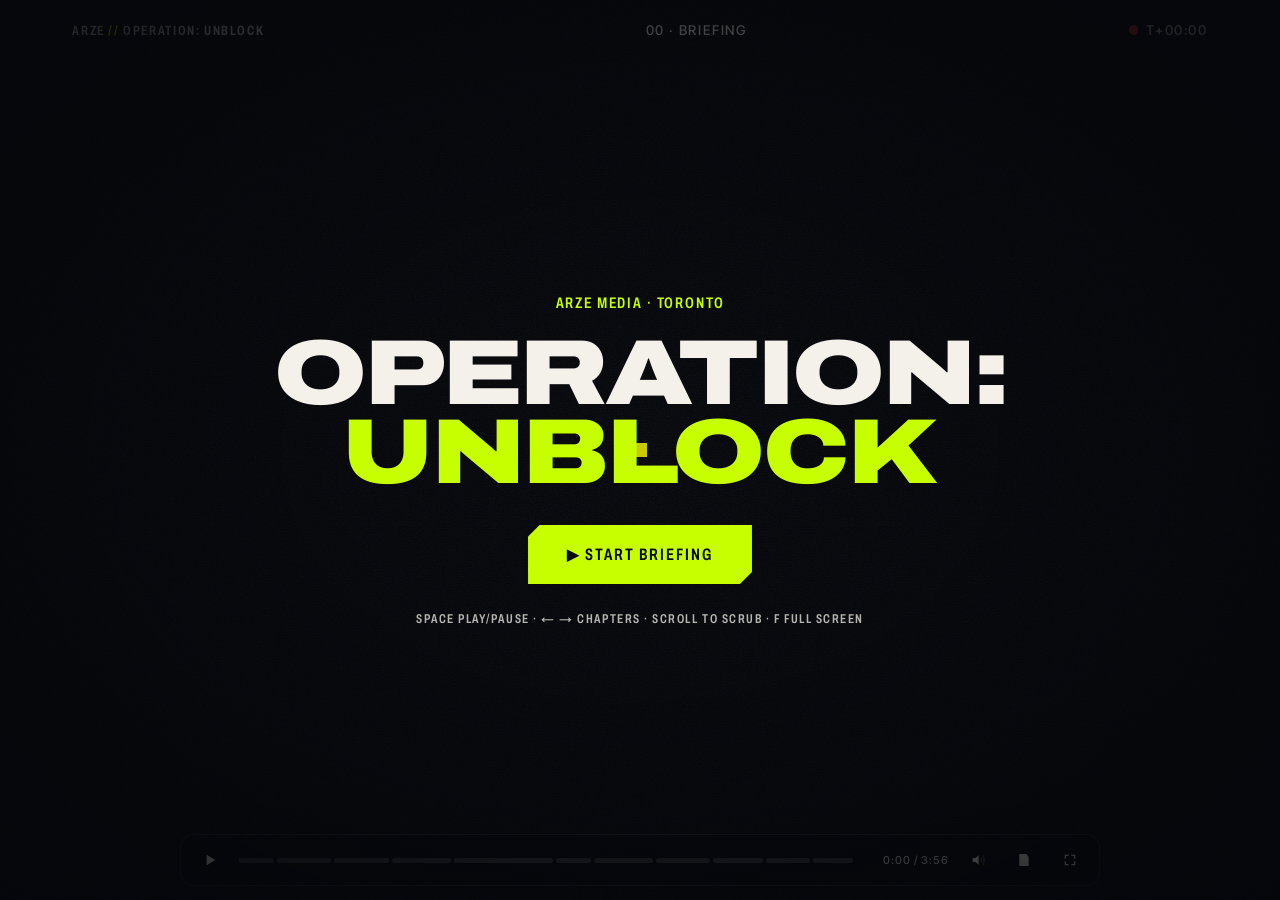
==== propuesta/operation-unblock.html @ 1094fce1 "Motion pitch: animated briefing and studio website" ====
<!doctype html>
<html lang="en">
<head>
<meta charset="utf-8">
<meta name="viewport" content="width=device-width, initial-scale=1, viewport-fit=cover">
<title>Operation: Unblock · Arze Media</title>
<meta name="robots" content="noindex">
<link rel="icon" href="../sitio/favicon.svg" type="image/svg+xml">
<link rel="preconnect" href="https://fonts.googleapis.com">
<link rel="preconnect" href="https://fonts.gstatic.com" crossorigin>
<link href="https://fonts.googleapis.com/css2?family=Archivo:wdth,wght@62..125,100..900&family=JetBrains+Mono:wght@400;600;800&family=Barlow+Condensed:wght@500;600;700;800&family=Inter+Tight:wght@400;500;600;700;800&display=swap" rel="stylesheet">
<style>
:root{
  --lime:#C8FF00; --cyan:#00E5FF; --rosa:#FF2E93; --arze:#E5007E; --maiz:#FFC23C; --violet:#7B5CFF; --red:#FF3B30;
  --paper:#F4F1EA; --ink:#07080D;
  --bg:#05060A; --fg:#F4F1EA; --acc:#C8FF00; --dim:rgba(244,241,234,.74); --line:rgba(244,241,234,.18);
  --mono:"JetBrains Mono",ui-monospace,monospace;
  --disp:"Archivo",system-ui,sans-serif;
  --u:min(1vw,1.78vh);
}
*{box-sizing:border-box}
html,body{margin:0;height:100%;overflow:hidden;background:var(--bg);color:var(--fg);font-family:var(--disp);-webkit-font-smoothing:antialiased;overscroll-behavior:none}
body{touch-action:none}
button{font:inherit;color:inherit;background:none;border:0;cursor:pointer}
#gl{position:fixed;inset:0;width:100%;height:100%;z-index:0;pointer-events:none}
#stage{position:fixed;inset:0;z-index:2;overflow:hidden;overflow:clip}

/* ---------- atmosphere ---------- */
.fx{position:fixed;inset:0;pointer-events:none;z-index:6}
.fx--scan{background:repeating-linear-gradient(to bottom,rgba(255,255,255,.035) 0 1px,transparent 1px 3px);mix-blend-mode:overlay}
.fx--vig{background:radial-gradient(120% 90% at 50% 45%,transparent 55%,rgba(0,0,0,.45));z-index:5}
.fx--grain{opacity:.09;z-index:7;background-image:url("data:image/svg+xml,%3Csvg xmlns='http://www.w3.org/2000/svg' width='160' height='160'%3E%3Cfilter id='n'%3E%3CfeTurbulence type='fractalNoise' baseFrequency='.85' numOctaves='3' stitchTiles='stitch'/%3E%3C/filter%3E%3Crect width='100%25' height='100%25' filter='url(%23n)'/%3E%3C/svg%3E");animation:grain .6s steps(4) infinite}
@keyframes grain{0%{transform:translate(0,0)}25%{transform:translate(-3%,2%)}50%{transform:translate(2%,-3%)}75%{transform:translate(-2%,-1%)}100%{transform:translate(1%,3%)}}
body.light .fx--vig{background:radial-gradient(120% 90% at 50% 45%,transparent 60%,rgba(0,0,0,.12))}
body.light .fx--scan{opacity:.5}

/* ---------- HUD ---------- */
.hud{position:fixed;inset:0;z-index:8;pointer-events:none;color:var(--fg);font-family:var(--mono);font-size:max(12px,calc(var(--u)*1.05));letter-spacing:.12em;text-transform:uppercase}
.hud__c{position:absolute;width:calc(var(--u)*3.2);height:calc(var(--u)*3.2);border:2px solid var(--acc);transition:border-color .8s}
.hud__c.tl{top:16px;left:16px;border-right:0;border-bottom:0}
.hud__c.tr{top:16px;right:16px;border-left:0;border-bottom:0}
.hud__c.bl{bottom:16px;left:16px;border-right:0;border-top:0}
.hud__c.br{bottom:16px;right:16px;border-left:0;border-top:0}
.hud__top{position:absolute;top:22px;left:calc(16px + var(--u)*4.4);right:calc(16px + var(--u)*4.4);display:flex;justify-content:space-between;gap:2em;align-items:center;opacity:.85}
.hud__top b{color:var(--acc);font-weight:800;transition:color .8s}
.hud__rec{display:inline-flex;align-items:center;gap:.6em}
.hud__rec i{width:.7em;height:.7em;border-radius:50%;background:var(--red);animation:blink 1.2s steps(2) infinite}
@keyframes blink{50%{opacity:.15}}
.hud__ch{white-space:nowrap;overflow:hidden;text-overflow:ellipsis}

/* ---------- scenes ---------- */
.sc{position:absolute;inset:0;overflow:clip;opacity:0;visibility:hidden;transition:opacity .7s ease,visibility .7s}
.sc.on{opacity:1;visibility:visible}
.mono{font-family:var(--mono);letter-spacing:.12em;text-transform:uppercase}
.acc{color:var(--acc)}
.mega{font-family:var(--disp);font-weight:900;font-stretch:125%;line-height:.86;letter-spacing:-.02em;margin:0;text-transform:uppercase}
.line{display:block;overflow:hidden;padding-bottom:.04em}
.line>span{display:inline-block}
.head{position:absolute;left:calc(16px + var(--u)*5);bottom:calc(var(--u)*13);max-width:min(78vw,1100px);font-size:calc(var(--u)*6.4)}
.head em{font-style:normal;color:var(--acc)}
.chip{display:inline-flex;align-items:center;gap:.7em;font-family:var(--mono);font-size:max(12px,calc(var(--u)*1.05));letter-spacing:.14em;text-transform:uppercase;padding:.55em .9em;border:1px solid var(--line);border-radius:999px;background:color-mix(in srgb,var(--bg) 65%,transparent);backdrop-filter:blur(6px);opacity:0}
.chip i{width:.65em;height:.65em;border-radius:50%;background:var(--acc)}
.chip.est i{background:var(--maiz)} .chip.data i{background:var(--cyan)} .chip.goal i{background:var(--rosa)}
.chip--head{position:absolute;left:calc(16px + var(--u)*5);bottom:calc(var(--u)*8.6)}

/* gate */
#gate{position:fixed;inset:0;z-index:20;display:grid;place-items:center;text-align:center;background:radial-gradient(60% 60% at 50% 50%,rgba(5,6,10,.2),rgba(5,6,10,.85))}
#gate .k{font-family:var(--mono);letter-spacing:.3em;color:var(--lime);font-size:max(12px,calc(var(--u)*1.2))}
#gate h1{font-size:calc(var(--u)*7.2);margin:.25em 0 .35em}
#gate h1 span{color:var(--lime)}
#gate button{font-family:var(--mono);font-weight:800;letter-spacing:.2em;text-transform:uppercase;font-size:max(12px,calc(var(--u)*1.3));padding:1.1em 2.2em;border:2px solid var(--lime);color:var(--ink);background:var(--lime);clip-path:polygon(12px 0,100% 0,100% calc(100% - 12px),calc(100% - 12px) 100%,0 100%,0 12px);transition:transform .2s}
#gate button:hover{transform:scale(1.04)}
#gate p{font-family:var(--mono);font-size:max(12px,calc(var(--u)*1));color:var(--dim);letter-spacing:.14em;margin-top:2.2em;text-transform:uppercase}
#gate.gone{opacity:0;visibility:hidden;transition:opacity .8s,visibility .8s}

/* ---------- player ---------- */
#player{position:fixed;left:50%;bottom:14px;transform:translateX(-50%);z-index:12;width:min(920px,calc(100vw - 32px));display:flex;align-items:center;gap:12px;padding:8px 12px;border-radius:14px;background:rgba(7,8,13,.55);backdrop-filter:blur(14px) saturate(140%);border:1px solid rgba(255,255,255,.12);color:#F4F1EA;font-family:var(--mono);font-size:11px;letter-spacing:.08em;transition:opacity .5s,transform .5s}
#player.hide{opacity:0;transform:translate(-50%,10px);pointer-events:none}
#player button{display:grid;place-items:center;width:34px;height:34px;border-radius:9px;flex:none}
#player button:hover,#player button:focus-visible{background:rgba(255,255,255,.12);outline:none}
#player svg{width:16px;height:16px;fill:currentColor}
#bar{position:relative;flex:1;height:34px;display:flex;gap:3px;align-items:center;cursor:pointer}
#bar .seg{position:relative;height:5px;border-radius:3px;background:rgba(255,255,255,.18);overflow:hidden;transition:height .2s}
#bar:hover .seg{height:9px}
#bar .seg b{position:absolute;inset:0;width:0;background:var(--acc);transition:background .8s}
#bar .seg span{position:absolute;bottom:14px;left:0;white-space:nowrap;opacity:0;font-size:10px;pointer-events:none;transition:opacity .2s}
#bar .seg:hover span{opacity:1}
#time{min-width:84px;text-align:right;opacity:.8}
#player .on{color:var(--lime)}

/* sources */
.panel{position:fixed;inset:0;z-index:30;display:grid;place-items:center;background:rgba(3,4,8,.6);backdrop-filter:blur(6px);opacity:0;visibility:hidden;transition:opacity .4s,visibility .4s}
.panel.open{opacity:1;visibility:visible}
.panel__box{width:min(860px,calc(100vw - 32px));max-height:calc(100vh - 40px);overflow:auto;background:rgba(10,12,20,.92);border:1px solid rgba(0,229,255,.35);border-radius:16px;padding:clamp(18px,3vw,34px);color:#F4F1EA;box-shadow:0 0 0 1px rgba(0,229,255,.08),0 30px 80px rgba(0,0,0,.6),inset 0 0 60px rgba(0,229,255,.05)}
.panel__box h3{font-family:var(--mono);font-size:12px;letter-spacing:.2em;text-transform:uppercase;color:var(--cyan);margin:0 0 1em;display:flex;justify-content:space-between;align-items:center}
.panel__box ol{margin:0;padding-left:1.2em;font-size:14px;line-height:1.55;color:rgba(244,241,234,.85)}
.panel__box li{margin:.45em 0}
.panel__box a{color:var(--cyan)}
.x{font-family:var(--mono);font-size:11px;letter-spacing:.15em;border:1px solid rgba(255,255,255,.25)!important;border-radius:8px;padding:.6em 1em}

/* ---------- S0 boot ---------- */
#s0 .decrypt{position:absolute;top:calc(var(--u)*11);left:50%;transform:translateX(-50%);font-size:calc(var(--u)*1.6);color:var(--acc);white-space:nowrap}
#s0 .log{position:absolute;left:calc(16px + var(--u)*5);bottom:calc(var(--u)*15);font-family:var(--mono);font-size:max(12px,calc(var(--u)*1));line-height:1.9;color:var(--dim);letter-spacing:.08em}
#s0 .log div{opacity:0}
#s0 .log b{color:var(--acc);font-weight:600}
#s0 .head{font-size:calc(var(--u)*7.6);max-width:none;white-space:nowrap}
#s0 .sub{position:absolute;right:calc(16px + var(--u)*5);bottom:calc(var(--u)*13.4);text-align:right;font-size:max(12px,calc(var(--u)*1.1));color:var(--dim);line-height:2;opacity:0}

/* ---------- S1 map ---------- */
#s1 .persp{position:absolute;inset:0;perspective:1400px;perspective-origin:50% 40%}
#s1 .mapwrap{position:absolute;left:50%;top:50%;width:1000px;height:942px;margin-left:-464px;margin-top:-482px;transform-origin:464px 482px;opacity:0;transform-style:preserve-3d}
#s1 .mapfit{width:100%;height:100%;transform-origin:464px 482px;transform:scale(var(--ms,1))}
#s1 svg.map{width:100%;height:100%;overflow:visible}
#s1 .map .maj{stroke:var(--acc);stroke-width:5;fill:none;stroke-linecap:round;stroke-linejoin:round;opacity:.95}
#s1 .map .min{stroke:var(--fg);stroke-width:2.2;fill:none;opacity:.55;stroke-linecap:round}
#s1 .map .ped{stroke:var(--fg);stroke-width:1;fill:none;opacity:.22;stroke-dasharray:3 4}
#s1 .map .bld{fill:var(--acc);fill-opacity:.09;stroke:var(--acc);stroke-opacity:.35;stroke-width:.8;opacity:0}
#s1 .map text{font-family:var(--mono);font-size:11px;letter-spacing:.18em;fill:var(--fg);opacity:0;text-transform:uppercase}
#s1 .map .grid{stroke:var(--acc);stroke-opacity:.08;stroke-width:1}
#s1 .pin{position:absolute;left:50%;top:50%;width:0;height:0}
#s1 .pin i{position:absolute;left:-9px;top:-9px;width:18px;height:18px;border-radius:50%;background:var(--rosa);box-shadow:0 0 24px var(--rosa),0 0 60px var(--rosa);opacity:0}
#s1 .pin u{position:absolute;left:-60px;top:-60px;width:120px;height:120px;border-radius:50%;border:2px solid var(--rosa);opacity:0;transform:scale(.2)}
#s1 .reticle{position:absolute;left:50%;top:50%;width:calc(var(--u)*26);height:calc(var(--u)*26);margin:calc(var(--u)*-13) 0 0 calc(var(--u)*-13);opacity:0}
#s1 .reticle svg{width:100%;height:100%;overflow:visible}
#s1 .geo{position:absolute;left:50%;top:calc(50% + var(--u)*15);transform:translateX(-50%);font-size:calc(var(--u)*1.25);color:var(--acc);white-space:nowrap;opacity:0}
#s1 .tag{position:absolute;left:50%;top:50%;font-family:var(--mono);font-size:max(12px,calc(var(--u)*1.05));letter-spacing:.14em;text-transform:uppercase;white-space:nowrap;opacity:0}
#s1 .tag span{display:inline-block;padding:.5em .8em;background:rgba(5,10,24,.75);border:1px solid var(--acc);color:var(--fg)}
#s1 .tag svg{position:absolute;overflow:visible;pointer-events:none}
#s1 .addr{position:absolute;left:50%;top:calc(50% + 26px);transform:translateX(-50%);font-size:max(12px,calc(var(--u)*1.1));color:var(--rosa);opacity:0;white-space:nowrap}

/* ---------- S2 core ---------- */
#s2 .orb{position:absolute;left:60%;top:33%;width:min(76vw,calc(var(--u)*68));aspect-ratio:1.6;transform:translate(-50%,-50%)}
#s2 svg{width:100%;height:100%;overflow:visible}
#s2 .ring{fill:none;stroke:var(--fg);stroke-opacity:.22;stroke-width:1.2;stroke-dasharray:2 6}
#s2 .node circle{fill:var(--bg);stroke:var(--acc);stroke-width:2}
#s2 .node text{font-family:var(--mono);font-size:15px;letter-spacing:.16em;fill:var(--fg);text-anchor:middle}
#s2 .node{opacity:0}
#s2 .core circle.c{fill:var(--acc)}
#s2 .core text{font-family:var(--mono);font-weight:800;letter-spacing:.2em;font-size:18px;text-anchor:middle;fill:var(--bg)}
#s2 .load{position:absolute;left:calc(16px + var(--u)*5);top:calc(var(--u)*10);width:calc(var(--u)*22);opacity:0}
#s2 .load .lbl{display:flex;justify-content:space-between;font-family:var(--mono);font-size:max(12px,calc(var(--u)*1.05));letter-spacing:.14em}
#s2 .load .val{font-family:var(--disp);font-weight:900;font-stretch:125%;font-size:calc(var(--u)*6);line-height:1;margin:.15em 0;font-variant-numeric:tabular-nums}
#s2 .load .trk{height:12px;border:1px solid var(--line);position:relative;overflow:hidden}
#s2 .load .trk b{position:absolute;inset:0;width:0;background:var(--acc)}
#s2 .load .trk s{position:absolute;top:-4px;bottom:-4px;left:71.4%;width:2px;background:var(--fg)}
#s2 .warn{position:absolute;left:58%;top:calc(var(--u)*8);transform:translateX(-50%);font-family:var(--mono);font-weight:800;letter-spacing:.3em;font-size:calc(var(--u)*1.5);color:var(--bg);background:var(--red);padding:.6em 1.2em;opacity:0}

/* ---------- S3 funnel ---------- */
#s3 .fun{position:absolute;left:46%;top:36%;width:0;height:0}
#s3 .fun svg{position:absolute;left:-400px;top:-400px;width:800px;height:800px;overflow:visible;transform:scale(var(--fs,1));transform-origin:400px 400px}
#s3 .fun path{fill:none;stroke:var(--acc);stroke-width:3;filter:drop-shadow(0 0 8px var(--acc))}
#s3 .card{position:absolute;left:0;top:0;width:calc(26px*var(--fs,1));height:calc(44px*var(--fs,1));margin:calc(-22px*var(--fs,1)) 0 0 calc(-13px*var(--fs,1));border-radius:4px;background:#222 center/cover;border:1px solid rgba(255,255,255,.35);box-shadow:0 0 12px rgba(255,59,48,.35);opacity:0}
#s3 .day{position:absolute;right:calc(16px + var(--u)*5);top:calc(var(--u)*14);text-align:right}
#s3 .day b{display:block;font-family:var(--disp);font-weight:900;font-stretch:125%;font-size:calc(var(--u)*9);line-height:.9;color:var(--acc);font-variant-numeric:tabular-nums}
#s3 .day span{font-family:var(--mono);font-size:max(12px,calc(var(--u)*1.05));letter-spacing:.14em;color:var(--dim)}
#s3 .day .why{display:block;margin-top:1em;color:var(--fg);min-height:1.4em}
#s3 .neck{position:absolute;left:46%;transform:translateX(-50%);font-family:var(--mono);font-weight:800;letter-spacing:.24em;font-size:max(12px,calc(var(--u)*1.1));color:var(--bg);background:var(--acc);padding:.4em .8em;opacity:0}
#s3 .out{position:absolute;left:46%;transform:translateX(-50%);font-family:var(--mono);font-size:max(12px,calc(var(--u)*1));letter-spacing:.14em;color:var(--dim);opacity:0;white-space:nowrap}

/* ---------- S4 scanner ---------- */
#s4 .online{position:absolute;left:50%;top:50%;transform:translate(-50%,-50%);font-family:var(--disp);font-weight:900;font-stretch:125%;font-size:calc(var(--u)*10);white-space:nowrap;color:var(--acc);text-shadow:0 0 40px var(--acc);opacity:0}
#s4 .rail{position:absolute;left:calc(16px + var(--u)*5);right:calc(16px + var(--u)*5);top:calc(var(--u)*7.4);display:grid;grid-template-columns:repeat(5,1fr);gap:calc(var(--u)*1);opacity:0}
#s4 .rail .st{position:relative;padding-top:calc(var(--u)*1.1);border-top:3px solid rgba(234,253,255,.16);opacity:.38;transition:opacity .4s}
#s4 .rail .st i{position:absolute;left:0;top:-3px;height:3px;width:0;background:var(--lime);box-shadow:0 0 12px var(--lime)}
#s4 .rail .st b{font-family:var(--disp);font-weight:900;font-stretch:125%;font-size:calc(var(--u)*1.6);color:var(--lime);margin-right:.5em}
#s4 .rail .st span{font-family:var(--disp);font-weight:700;font-size:max(12px,calc(var(--u)*1.25));letter-spacing:.02em}
#s4 .rawc{position:absolute;left:0;top:0;width:calc(var(--u)*7);aspect-ratio:9/14;border-radius:6px;background:#111 center/cover;border:1px solid rgba(255,255,255,.5);box-shadow:0 10px 30px rgba(0,0,0,.5);opacity:0;z-index:3}
#s4 .fly{position:absolute;left:0;top:0;width:calc(var(--u)*2.4);height:calc(var(--u)*4);background:var(--cyan);box-shadow:0 0 18px var(--cyan);border-radius:3px;opacity:0;z-index:4}
#s4 .cursor{position:absolute;left:0;top:0;z-index:5;opacity:0;pointer-events:none;display:flex;align-items:flex-start;gap:6px}
#s4 .cursor svg{width:calc(var(--u)*2.6);height:calc(var(--u)*2.6);filter:drop-shadow(0 4px 10px rgba(0,0,0,.6))}
#s4 .cursor span{margin-top:calc(var(--u)*2);background:var(--maiz);color:var(--ink);font-family:var(--disp);font-weight:800;font-size:max(12px,calc(var(--u)*1));padding:.3em .6em;border-radius:4px;white-space:nowrap}
#s4 .ph9 .veil{position:absolute;inset:0;z-index:3;background:#031114;display:grid;place-items:end center;text-align:center;border-radius:inherit;overflow:hidden}
#s4 .ph9 .film{position:absolute;left:8%;right:8%;top:0;display:flex;flex-direction:column;gap:6px;animation:film 7s linear infinite;opacity:.55;filter:saturate(.6)}
#s4 .ph9 .film i{display:block;aspect-ratio:4/3;border-radius:4px;background:#111 center/cover}
@keyframes film{to{transform:translateY(-50%)}}
#s4 .ph9 .vscan{position:absolute;left:0;right:0;height:2px;top:0;background:var(--cyan);box-shadow:0 0 14px var(--cyan);animation:vscan 2.2s ease-in-out infinite alternate}
@keyframes vscan{to{top:100%}}
#s4 .ph9 .veil span{position:relative;margin-bottom:14%;padding:.45em .8em;border-radius:6px;background:rgba(2,10,12,.8);border:1px solid rgba(0,229,255,.45);font-family:var(--disp);font-weight:700;font-size:max(12px,calc(var(--u)*1));color:#EAFDFF;line-height:1.35}
#s4 .ph9 .ok9{z-index:4;position:absolute;right:6%;top:4%;width:calc(var(--u)*2.6);height:calc(var(--u)*2.6);border-radius:50%;background:var(--maiz);color:var(--ink);display:grid;place-items:center;font-weight:900;font-size:max(12px,calc(var(--u)*1.3));opacity:0;transform:scale(0)}
#s4 .grid{position:absolute;left:calc(16px + var(--u)*5);right:calc(16px + var(--u)*5);top:calc(var(--u)*14.4);display:grid;grid-template-columns:minmax(0,1.4fr) minmax(0,1fr);gap:calc(var(--u)*3);align-items:start}
#s4 .frame{position:relative;aspect-ratio:16/9;background:#03090B;border:1px solid rgba(0,229,255,.4);opacity:0;overflow:hidden}
#s4 video{opacity:0;transition:opacity .4s}
#s4 video.live{opacity:1}
#s4 .mosaic{position:absolute;inset:0;padding:calc(var(--u)*3.2) calc(var(--u)*.8) calc(var(--u)*.8);display:grid;grid-template-columns:repeat(6,1fr);grid-template-rows:repeat(2,1fr);gap:calc(var(--u)*.6)}
#s4 .tile{position:relative;display:block;border-radius:4px;background:#111 center/cover;filter:brightness(.5) saturate(.55);opacity:0;animation:kb 7s ease-in-out infinite alternate;outline:2px solid transparent;outline-offset:2px}
@keyframes kb{from{background-size:110%}to{background-size:135%}}
#s4 .tile span{position:absolute;left:4px;bottom:4px;background:var(--lime);color:var(--ink);font-family:var(--disp);font-weight:800;font-size:max(11px,calc(var(--u)*.85));padding:.2em .45em;white-space:nowrap;opacity:0;z-index:2}

#s4 .frame .ov{position:absolute;inset:0;pointer-events:none}
#s4 .frame .lbl{position:absolute;left:12px;top:10px;font-family:var(--mono);font-size:max(12px,calc(var(--u)*.95));letter-spacing:.14em;color:var(--cyan);text-shadow:0 0 6px #000}
#s4 .frame .tc{position:absolute;right:12px;top:10px;font-family:var(--mono);font-size:max(12px,calc(var(--u)*.95));color:#fff;letter-spacing:.1em}
#s4 .scan{position:absolute;top:0;bottom:0;left:0;width:3px;background:var(--cyan);box-shadow:0 0 18px var(--cyan),0 0 60px var(--cyan);opacity:0}
#s4 .box{position:absolute;border:2px solid var(--lime);opacity:0;box-shadow:0 0 12px rgba(200,255,0,.5),inset 0 0 12px rgba(200,255,0,.15)}
#s4 .box span{position:absolute;left:-2px;top:-1.9em;background:var(--lime);color:var(--ink);font-family:var(--mono);font-weight:800;font-size:max(12px,calc(var(--u)*.9));letter-spacing:.1em;padding:.25em .5em;white-space:nowrap}
#s4 .strip{position:relative;margin-top:calc(var(--u)*1.2);height:calc(var(--u)*4.4);display:flex;gap:3px;align-items:flex-end;opacity:0}
#s4 .strip i{flex:1;background:rgba(244,241,234,.22);border-radius:2px;transition:background .3s}
#s4 .strip i.sel{background:var(--cyan);box-shadow:0 0 10px var(--cyan)}
#s4 .strip .ph{position:absolute;top:-6px;bottom:-6px;left:0;width:2px;background:#fff;box-shadow:0 0 10px #fff}
#s4 .strip .cut{position:absolute;top:-10px;bottom:-10px;width:2px;background:var(--rosa);box-shadow:0 0 10px var(--rosa);opacity:0}
#s4 .stat{margin-top:calc(var(--u)*1.4);font-family:var(--mono);font-size:max(12px,calc(var(--u)*1.05));letter-spacing:.14em;color:var(--cyan);opacity:0;min-height:1.4em}
#s4 .phones{position:relative;display:flex;gap:calc(var(--u)*1.4);justify-content:flex-end}
#s4 .ph9{position:relative;width:calc(var(--u)*11.5);aspect-ratio:9/19;border-radius:calc(var(--u)*1.6);border:2px solid rgba(255,255,255,.75);background:#000 center/cover;overflow:hidden;opacity:0;box-shadow:0 20px 50px rgba(0,0,0,.5),0 0 30px rgba(0,229,255,.2)}
#s4 .ph9 video{position:absolute;inset:0;width:100%;height:100%;object-fit:cover}
#s4 .ph9 .cap{position:absolute;left:8%;right:8%;bottom:10%;font-family:var(--disp);font-weight:800;font-size:max(12px,calc(var(--u)*1.05));line-height:1.2;color:#fff;text-shadow:0 2px 8px rgba(0,0,0,.8);min-height:2.4em}
#s4 .ph9 .rl{position:absolute;left:8%;top:5%;font-family:var(--mono);font-size:max(8px,calc(var(--u)*.8));letter-spacing:.12em;color:var(--lime)}
#s4 .split{margin-top:calc(var(--u)*2.4);opacity:0}
#s4 .split .trk{position:relative;height:calc(var(--u)*2.2);border:1px solid var(--line);overflow:hidden}
#s4 .split .ai{position:absolute;left:0;top:0;bottom:0;width:0;background:linear-gradient(90deg,var(--cyan),#7DF9FF)}
#s4 .split .ed{position:absolute;left:80%;top:0;bottom:0;width:0;background:var(--maiz)}
#s4 .split .lb{display:flex;justify-content:space-between;margin-top:.7em;font-family:var(--mono);font-size:max(12px,calc(var(--u)*.95));letter-spacing:.14em}
#s4 .split .lb b{color:var(--cyan)} #s4 .split .lb s{text-decoration:none;color:var(--maiz)}
#s4 .stamp{position:absolute;left:50%;top:44%;z-index:4;text-align:center;font-family:var(--disp);font-weight:900;font-stretch:125%;text-transform:uppercase;font-size:calc(var(--u)*2.4);line-height:1.05;color:var(--lime);border:3px solid var(--lime);padding:.4em .8em;background:rgba(2,10,12,.86);box-shadow:0 0 40px rgba(200,255,0,.35);white-space:nowrap;opacity:0}
#s4 .stamp small{display:block;font-size:.45em;font-stretch:100%;font-weight:700;letter-spacing:.08em;color:#EAFDFF;margin-top:.3em}
#s4 .head{font-size:calc(var(--u)*5)}

/* ---------- S5 calendar ---------- */
#s5 .cal{position:absolute;left:50%;top:40%;transform:translate(-50%,-50%);display:flex;gap:calc(var(--u)*1.2);align-items:stretch}
#s5 .d{width:calc(var(--u)*10.5);height:calc(var(--u)*16);background:var(--ink);color:var(--lime);display:flex;flex-direction:column;justify-content:space-between;padding:calc(var(--u)*1.2);font-family:var(--mono);font-size:max(12px,calc(var(--u)*1.1));letter-spacing:.14em;overflow:hidden;opacity:0;white-space:nowrap}
#s5 .d b{font-family:var(--disp);font-weight:900;font-stretch:125%;font-size:calc(var(--u)*4.4);letter-spacing:0;color:var(--paper)}
#s5 .d.w{background:repeating-linear-gradient(135deg,var(--ink) 0 10px,#1b1d24 10px 20px)}
#s5 .big{position:absolute;left:50%;top:calc(40% - var(--u)*16);transform:translateX(-50%);font-family:var(--mono);font-size:max(12px,calc(var(--u)*1.3));letter-spacing:.2em;color:var(--ink);opacity:0;white-space:nowrap}
#s5 .head{color:var(--ink)}
#s5 .flow{position:absolute;right:calc(16px + var(--u)*5);bottom:calc(var(--u)*14);font-family:var(--mono);font-size:max(12px,calc(var(--u)*1.05));letter-spacing:.12em;line-height:2.1;text-align:right;color:var(--ink)}
#s5 .flow div{opacity:0}

/* ---------- S6 math ---------- */
#s6 .grid{position:absolute;left:calc(16px + var(--u)*5);top:calc(var(--u)*9);width:min(50vw,calc(var(--u)*66));display:grid;grid-template-columns:repeat(10,1fr);gap:calc(var(--u)*.6)}
#s6 .t{aspect-ratio:4/5;border-radius:4px;background:#ccc center/cover;opacity:0;box-shadow:0 6px 14px rgba(0,0,0,.18)}
#s6 .gcap{grid-column:1/-1;font-family:var(--mono);font-size:max(12px,calc(var(--u)*1));letter-spacing:.14em;color:rgba(7,8,13,.6);margin-top:.6em;opacity:0}
#s6 .rp{position:absolute;right:calc(16px + var(--u)*5);top:calc(var(--u)*8);width:calc(var(--u)*36);display:flex;flex-direction:column;align-items:flex-end;gap:calc(var(--u)*1.4)}
#s6 .bars{height:calc(var(--u)*22);display:flex;gap:calc(var(--u)*2.4);align-items:flex-end}
#s6 .bar{width:calc(var(--u)*10);display:flex;flex-direction:column;align-items:center;justify-content:flex-end;height:100%}
#s6 .bar .n{font-family:var(--disp);font-weight:900;font-stretch:125%;font-size:calc(var(--u)*3.4);line-height:1;white-space:nowrap;font-variant-numeric:tabular-nums;margin-bottom:.2em}
#s6 .bar .col{width:100%;height:0;background:var(--ink);position:relative}
#s6 .bar.b2 .col{background:var(--violet);box-shadow:0 0 30px rgba(123,92,255,.5)}
#s6 .bar .k{margin-top:.8em;font-family:var(--mono);font-size:max(12px,calc(var(--u)*.9));letter-spacing:.14em;text-align:center;color:rgba(7,8,13,.65)}
#s6 .diff{font-family:var(--disp);font-weight:900;font-stretch:125%;font-size:calc(var(--u)*4.4);color:var(--violet);text-align:right;line-height:1;opacity:0}
#s6 .diff small{display:block;font-family:var(--mono);font-weight:400;font-size:max(12px,calc(var(--u)*.9));letter-spacing:.14em;color:rgba(7,8,13,.65);margin-top:.5em}
#s6 .money{font-family:var(--mono);font-size:max(12px,calc(var(--u)*1));letter-spacing:.08em;line-height:2;text-align:right;color:var(--ink)}
#s6 .money div{opacity:0}
#s6 .money b{color:var(--violet)}
#s6 .head{color:var(--ink);font-size:calc(var(--u)*5.6)}
#s6 .head em{color:var(--violet)}
#s6 .open{font-family:var(--mono);font-weight:800;letter-spacing:.2em;text-transform:uppercase;font-size:max(12px,calc(var(--u)*1.15));padding:1em 1.6em;background:var(--ink);color:var(--lime);opacity:0;clip-path:polygon(10px 0,100% 0,100% calc(100% - 10px),calc(100% - 10px) 100%,0 100%,0 10px)}

/* simulator console */
#sim .panel__box{border-color:rgba(200,255,0,.45);box-shadow:0 0 0 1px rgba(200,255,0,.1),0 30px 80px rgba(0,0,0,.6),inset 0 0 80px rgba(200,255,0,.05)}
#sim h3{color:var(--lime)}
.simg{display:grid;grid-template-columns:1fr 1.15fr;gap:clamp(16px,3vw,36px)}
.f{margin-bottom:16px}
.f__row{display:flex;justify-content:space-between;font-family:var(--mono);font-size:11px;letter-spacing:.12em;text-transform:uppercase;color:rgba(244,241,234,.8);margin-bottom:6px}
.f__row output{color:var(--lime);font-weight:800;font-size:13px}
.f .why{display:block;font-size:12px;color:rgba(244,241,234,.55);margin-top:4px}
input[type=range]{-webkit-appearance:none;appearance:none;width:100%;height:6px;border-radius:3px;background:linear-gradient(90deg,var(--lime) var(--p,50%),rgba(255,255,255,.15) var(--p,50%));outline:none}
input[type=range]::-webkit-slider-thumb{-webkit-appearance:none;width:20px;height:20px;border-radius:4px;background:var(--lime);box-shadow:0 0 12px var(--lime);cursor:pointer;transform:rotate(45deg)}
input[type=range]::-moz-range-thumb{width:18px;height:18px;border:0;border-radius:4px;background:var(--lime);cursor:pointer}
input[type=range]:focus-visible{outline:2px solid var(--cyan);outline-offset:6px}
.cmp{display:grid;grid-template-columns:1.4fr 1fr 1fr;gap:9px 12px;font-size:13px;align-items:baseline}
.cmp .h{font-family:var(--mono);font-size:10px;letter-spacing:.14em;text-transform:uppercase;color:rgba(244,241,234,.5)}
.cmp .k{color:rgba(244,241,234,.75)}
.cmp .v{text-align:right;font-family:var(--mono);font-weight:600;font-variant-numeric:tabular-nums}
.cmp .good{color:var(--lime)} .cmp .bad{color:#FF6B6B}
.saving{margin-top:18px;padding:16px;border:1px solid rgba(200,255,0,.35);background:rgba(200,255,0,.06)}
.saving span{display:block;font-family:var(--mono);font-size:10px;letter-spacing:.14em;text-transform:uppercase;color:rgba(244,241,234,.6)}
.saving b{display:block;font-family:var(--disp);font-weight:900;font-stretch:125%;font-size:clamp(22px,3.2vw,34px);color:var(--lime);margin:.2em 0}
.saving em{font-style:normal;font-size:12px;color:rgba(244,241,234,.7)}
.fine{font-size:11px;color:rgba(244,241,234,.5);margin-top:12px;line-height:1.5}
.simbtns{display:flex;justify-content:flex-end;gap:10px;margin-top:18px}
.go{font-family:var(--mono);font-weight:800;letter-spacing:.18em;text-transform:uppercase;font-size:12px;padding:.9em 1.5em;background:var(--lime);color:var(--ink)!important}

/* ---------- S7 altimeter ---------- */
#s7 .view{position:absolute;inset:0;overflow:hidden}
#s7 .alt{position:absolute;left:50%;bottom:0;width:min(84vw,calc(var(--u)*90));height:300vh;transform-origin:50% 100%}
#s7 .axis{position:absolute;left:calc(var(--u)*14);top:0;bottom:0;width:2px;background:linear-gradient(to top,var(--fg),rgba(244,241,234,.1))}
#s7 .tick{position:absolute;left:calc(var(--u)*11);width:calc(var(--u)*6);height:1px;background:rgba(244,241,234,.3)}
#s7 .band{position:absolute;left:calc(var(--u)*16);right:0;border-left:4px solid;padding:calc(var(--u)*1.4) calc(var(--u)*2);font-family:var(--mono);letter-spacing:.12em;text-transform:uppercase;font-size:max(12px,calc(var(--u)*1.1))}
#s7 .band b{display:block;font-family:var(--disp);font-weight:900;font-stretch:125%;font-size:calc(var(--u)*4.6);letter-spacing:-.01em;line-height:1;margin:.15em 0;text-transform:none}
#s7 .band small{display:block;opacity:.6;font-size:.85em;letter-spacing:.08em;text-transform:none}
#s7 .free{bottom:3%;border-color:var(--maiz);color:var(--maiz)}
#s7 .you{bottom:14%;border-color:var(--rosa);color:var(--fg);background:rgba(255,46,147,.12)}
#s7 .you b{color:var(--rosa)}
#s7 .gap{bottom:27%;height:44%;border-color:var(--lime);color:var(--lime);background:repeating-linear-gradient(135deg,rgba(200,255,0,.10) 0 14px,rgba(200,255,0,.02) 14px 28px);box-shadow:inset 0 0 120px rgba(200,255,0,.12);display:flex;flex-direction:column;justify-content:flex-end}
#s7 .gap b{font-size:calc(var(--u)*7)}
#s7 .agency{bottom:80%;border-color:var(--violet);color:#C9BDFF}
#s7 .pulse{position:absolute;left:calc(var(--u)*14 - 9px);width:20px;height:20px;border-radius:50%;background:var(--rosa);box-shadow:0 0 20px var(--rosa)}
#s7 .src{position:absolute;right:calc(16px + var(--u)*5);top:calc(var(--u)*27);max-width:36vw;text-align:right;font-family:var(--mono);font-size:max(12px,calc(var(--u)*.9));letter-spacing:.06em;line-height:1.6;color:var(--dim);opacity:0}
#s7 .head{bottom:auto;top:calc(var(--u)*9);left:auto;right:calc(16px + var(--u)*5);text-align:right;max-width:46vw;font-size:calc(var(--u)*4.6)}

/* ---------- S8 dossiers ---------- */
#s8 .row{position:absolute;left:50%;top:55%;transform:translate(-50%,-50%);display:flex;gap:calc(var(--u)*2.4);perspective:1600px}
#s8 .dos{width:calc(var(--u)*28);min-height:calc(var(--u)*32);background:var(--ink);color:var(--paper);padding:calc(var(--u)*2.2);border-radius:6px;box-shadow:0 30px 60px rgba(70,40,0,.35);opacity:0;transform-style:preserve-3d;position:relative;overflow:hidden}
#s8 .dos::before{content:"";position:absolute;inset:0;background:linear-gradient(115deg,transparent 30%,rgba(255,255,255,.08) 45%,transparent 60%);pointer-events:none}
#s8 .dos .id{font-family:var(--mono);font-size:max(12px,calc(var(--u)*.9));letter-spacing:.16em;color:var(--maiz);display:flex;justify-content:space-between}
#s8 .dos h4{font-family:var(--disp);font-weight:900;font-stretch:125%;font-size:calc(var(--u)*2.8);line-height:.95;margin:.5em 0 .7em;text-transform:uppercase}
#s8 .dos ul{list-style:none;margin:0;padding:0;font-size:max(12px,calc(var(--u)*1.15));line-height:1.45}
#s8 .dos li{display:grid;grid-template-columns:calc(var(--u)*8) 1fr;gap:.6em;padding:.55em 0;border-top:1px solid rgba(244,241,234,.12)}
#s8 .dos li span:first-child{font-family:var(--mono);font-size:.8em;letter-spacing:.12em;color:rgba(244,241,234,.55);text-transform:uppercase}
#s8 .vault{display:grid;grid-template-columns:repeat(4,1fr);gap:4px}
#s8 .vault i{aspect-ratio:1;background:#333 center/cover;border-radius:3px}
#s8 .dos p{font-size:max(12px,calc(var(--u)*1.15));line-height:1.45;color:rgba(244,241,234,.8);margin:.9em 0 0}
#s8 .chart{display:flex;align-items:flex-end;gap:6px;height:calc(var(--u)*10);border-bottom:1px solid rgba(244,241,234,.25);padding-top:1em}
#s8 .chart i{flex:1;background:var(--maiz);height:0;position:relative}
#s8 .chart i::after{content:attr(data-m);position:absolute;bottom:-1.8em;left:50%;transform:translateX(-50%);font-family:var(--mono);font-size:9px;letter-spacing:.1em;color:rgba(244,241,234,.55);font-style:normal}
#s8 .code{display:inline-block;margin-top:1.4em;font-family:var(--mono);font-weight:800;letter-spacing:.3em;border:1px dashed var(--maiz);color:var(--maiz);padding:.4em .8em}
#s8 .head{color:var(--ink);top:calc(var(--u)*7.5);bottom:auto;font-size:calc(var(--u)*4.6);z-index:3;max-width:none;white-space:nowrap}
#s8 .chip{border-color:rgba(7,8,13,.25)}

/* ---------- S9 gift ---------- */
#s9 .dev{position:absolute;left:50%;top:34%;transform:translate(-50%,-50%);display:flex;align-items:flex-end;gap:calc(var(--u)*3);perspective:1800px}
#s9 .lap{width:calc(var(--u)*46);opacity:0;transform-style:preserve-3d}
#s9 .lap .scr{position:relative;aspect-ratio:16/10;background:#000;border:calc(var(--u)*.9) solid #111;border-radius:calc(var(--u)*1.2) calc(var(--u)*1.2) 0 0;overflow:hidden;box-shadow:0 40px 80px rgba(60,0,30,.45)}
#s9 .lap .base{height:calc(var(--u)*1.4);background:linear-gradient(#d9d9de,#9a9aa3);border-radius:0 0 calc(var(--u)*1.6) calc(var(--u)*1.6);margin:0 calc(var(--u)*-4)}
#s9 .ph{width:calc(var(--u)*14);aspect-ratio:9/19.5;border-radius:calc(var(--u)*2.6);border:calc(var(--u)*.7) solid #111;background:#000;overflow:hidden;position:relative;opacity:0;box-shadow:0 40px 80px rgba(60,0,30,.45)}
#s9 iframe{position:absolute;left:0;top:0;border:0;transform-origin:0 0;background:#16110F;pointer-events:none}
#s9 .head{color:var(--paper);font-size:calc(var(--u)*4.6);bottom:calc(var(--u)*12.4)}
#s9 .head em{color:var(--lime)}
#s9 .chip{border-color:rgba(255,255,255,.35);background:rgba(120,0,60,.35)}
#s9 .live{position:absolute;right:calc(16px + var(--u)*5);bottom:calc(var(--u)*13.5);font-family:var(--mono);font-size:max(12px,calc(var(--u)*1));letter-spacing:.14em;color:var(--paper);opacity:0;text-align:right;line-height:1.9}

/* ---------- S10 mission ---------- */
#s10 .wrap{position:absolute;left:50%;top:47%;transform:translate(-50%,-50%);text-align:center;width:min(1100px,calc(100vw - 32px))}
#s10 .k{font-family:var(--mono);letter-spacing:.3em;color:var(--acc);font-size:max(12px,calc(var(--u)*1.3));opacity:0}
#s10 h2{font-size:calc(var(--u)*6);margin:.25em 0 .1em}
#s10 .cd{display:flex;justify-content:center;gap:calc(var(--u)*2.4);margin:calc(var(--u)*1.4) 0;opacity:0}
#s10 .cd div{min-width:calc(var(--u)*11)}
#s10 .cd b{display:block;font-family:var(--mono);font-weight:800;font-size:calc(var(--u)*5);color:var(--acc);line-height:1;font-variant-numeric:tabular-nums;text-shadow:0 0 30px rgba(200,255,0,.45)}
#s10 .cd span{font-family:var(--mono);font-size:max(12px,calc(var(--u)*.95));letter-spacing:.2em;color:var(--dim)}
#s10 .det{font-size:calc(var(--u)*1.7);line-height:1.5;max-width:46em;margin:0 auto;color:rgba(244,241,234,.88);opacity:0}
#s10 .det b{color:var(--fg)}
#s10 .fb{font-family:var(--mono);font-size:max(12px,calc(var(--u)*1));letter-spacing:.06em;line-height:1.6;color:var(--dim);max-width:60em;margin:1.4em auto 0;opacity:0}
#s10 .acc-btn{margin-top:calc(var(--u)*1.8);font-family:var(--mono);font-weight:800;letter-spacing:.24em;text-transform:uppercase;font-size:max(12px,calc(var(--u)*1.35));padding:1.1em 2.4em;background:var(--lime);color:var(--ink);opacity:0;clip-path:polygon(14px 0,100% 0,100% calc(100% - 14px),calc(100% - 14px) 100%,0 100%,0 14px)}
#s10 .ok{position:absolute;left:50%;top:50%;transform:translate(-50%,-50%) rotate(-8deg) scale(2);font-family:var(--disp);font-weight:900;font-stretch:125%;font-size:calc(var(--u)*7);color:var(--lime);border:6px solid var(--lime);padding:.15em .4em;opacity:0;pointer-events:none;white-space:nowrap;text-transform:uppercase;text-shadow:0 0 30px var(--lime);background:rgba(5,6,10,.6)}
#s10 .sign{position:absolute;left:0;right:0;bottom:calc(var(--u)*7.4);text-align:center;font-family:var(--mono);font-size:max(12px,calc(var(--u)*1));letter-spacing:.16em;color:var(--dim);opacity:0}

/* ---------- portrait / phone ---------- */
@media (orientation:portrait){
  :root{--u:min(1.9vw,1.05vh)}
  .mega{font-stretch:100%}
  #gate h1{font-size:13vw}
  .head{left:20px;right:20px;max-width:none;bottom:calc(var(--u)*17);font-size:10vw!important;white-space:normal!important}
  .chip--head{left:20px;bottom:calc(var(--u)*12)}
  .hud__top{font-size:9px}
  .hud__top .hud__ch{display:none}
  #s0 .sub{left:20px;right:auto;text-align:left;bottom:calc(var(--u)*31)}
  #s2 .load{left:20px;right:auto;top:calc(var(--u)*12);width:calc(100vw - 40px)}
  #s2 .orb{top:50%}
  #s2 .warn{top:calc(var(--u)*30)}
  #s3 .day{right:20px;top:calc(var(--u)*10)}
  #s4 .grid{grid-template-columns:1fr;left:20px;right:20px;top:calc(var(--u)*9);gap:calc(var(--u)*2)}
  #s4 .phones{justify-content:center}
  #s4 .ph9{width:calc((100vw - 64px)/3)}
  #s4 .head{font-size:calc(var(--u)*5.6)}
  #s5 .cal{gap:4px}
  #s5 .d{width:calc((100vw - 64px)/7);padding:6px;height:calc(var(--u)*20)}
  #s5 .d b{font-size:calc(var(--u)*4)}
  #s5 .d{white-space:normal;font-size:9px;letter-spacing:.06em}
  #s5 .flow{left:20px;right:auto;text-align:left;bottom:calc(var(--u)*30)}
  #s6 .grid{left:20px;right:20px;width:auto;top:calc(var(--u)*9)}
  #s6 .rp{left:20px;right:20px;width:auto;top:calc(var(--u)*34);align-items:flex-start}
  #s6 .bars{height:calc(var(--u)*17)}
  #s6 .money,#s6 .gcap{display:none}
  #s6 .diff,#s6 .money{text-align:left}
  #s7 .alt{width:calc(100vw - 30px)}
  #s7 .src{display:none}
  #s7 .axis{left:calc(var(--u)*3)}
  #s7 .band{left:calc(var(--u)*5)}
  #s7 .pulse{left:calc(var(--u)*3 - 9px)}
  #s8 .row{flex-direction:column;gap:10px;top:56%}
  #s8 .dos{width:calc(100vw - 40px);min-height:0;padding:14px}
  #s8 .dos ul,#s8 .vault,#s8 .chart,#s8 .dos p{display:none}
  #s8 .dos.feat ul{display:block}
  #s8 .dos:not(.feat){display:none}
  #chip8{display:none}
  #s10 .sign{display:none}
  #time{display:none}
  #chip7{top:calc(var(--u)*30)!important}
  #s7 .head{left:20px;right:20px;text-align:left;max-width:none}
  #s9 .dev{flex-direction:column;align-items:center;gap:16px;top:40%}
  #s9 .lap{width:calc(100vw - 60px)}
  #s9 .ph{display:none}
  #s9 .live{display:none}
  #s9 .head{bottom:calc(var(--u)*19)}
  #s10 h2{font-size:11vw}
  #s10 .cd b{font-size:calc(var(--u)*7.4)}
  #s10 .det{font-size:calc(var(--u)*2.4)}
}
@media (prefers-reduced-motion:reduce){.fx--grain{animation:none}}

/* ---------- type options (A / B / C / original) ---------- */
:root{--lab:"JetBrains Mono",ui-monospace,monospace;--labw:100%;--num:"JetBrains Mono",ui-monospace,monospace;--labls:0}
:root[data-font="a"]{--lab:"Archivo",system-ui,sans-serif;--labw:68%;--num:"JetBrains Mono",ui-monospace,monospace;--labls:.02em}
:root[data-font="b"]{--lab:"Barlow Condensed",system-ui,sans-serif;--labw:100%;--num:"Barlow Condensed",system-ui,sans-serif;--labls:.03em}
:root[data-font="c"]{--lab:"Inter Tight",system-ui,sans-serif;--labw:100%;--num:"Inter Tight",system-ui,sans-serif;--labls:-.02em}
.lab{font-family:var(--lab)!important;font-stretch:var(--labw)!important}
:root[data-font="a"] .lab,:root[data-font="b"] .lab{font-weight:600}
:root[data-font="c"] .lab{font-weight:500}
.num{font-family:var(--num)!important;font-stretch:100%!important;font-variant-numeric:tabular-nums}
/* C everywhere; A only in the opening section, the start screen and the corner title */
#s0,#gate,.hud__top>span:first-child{--lab:"Archivo",system-ui,sans-serif;--labw:68%;--num:"JetBrains Mono",ui-monospace,monospace}
:root[data-font="c"] #s0 .lab,:root[data-font="c"] #gate .lab,:root[data-font="c"] .hud__top>span.lab:first-child{font-weight:600;letter-spacing:.12em}
</style>
</head>
<body>
<canvas id="gl" aria-hidden="true"></canvas>
<div class="fx fx--vig"></div><div class="fx fx--scan"></div><div class="fx fx--grain"></div>

<div class="hud" aria-hidden="true">
  <i class="hud__c tl"></i><i class="hud__c tr"></i><i class="hud__c bl"></i><i class="hud__c br"></i>
  <div class="hud__top">
    <span>Arze <b>//</b> Operation: Unblock</span>
    <span class="hud__ch" id="hudCh">00 · Briefing</span>
    <span class="hud__rec"><i></i><span id="hudT">T+00:00</span></span>
  </div>
</div>

<main id="stage">

  <!-- S0 · BRIEFING -->
  <section class="sc" id="s0" aria-label="Briefing">
    <p class="mono decrypt" id="dec0"></p>
    <div class="log" id="log0">
      <div>&gt; init vision.core ............ <b>ok</b></div>
      <div>&gt; client: arze media · toronto  <b>ok</b></div>
      <div>&gt; scan: operations ............ <b>1 bottleneck found</b></div>
      <div>&gt; solution model .............. <b>ready</b></div>
    </div>
    <h1 class="mega head"><span class="line"><span>More clients.</span></span><span class="line"><span class="acc">Same hours.</span></span></h1>
    <p class="mono sub">Prepared for Ricardo<br>Arze Media · Toronto<br>November 2026</p>
  </section>

  <!-- S1 · MAP -->
  <section class="sc" id="s1" aria-label="The block">
    <div class="persp"><div class="mapwrap" id="mapwrap"><div class="mapfit"><svg class="map" id="map" viewBox="0 0 1000 942"></svg></div></div></div>
    <div class="reticle" id="ret"><svg viewBox="-100 -100 200 200"><g fill="none" stroke="currentColor" stroke-width="2" style="color:var(--acc)"><circle r="80" stroke-dasharray="20 14" id="retRing"/><path d="M-100 0h30M70 0h30M0-100v30M0 70v30"/><circle r="4" fill="currentColor"/></g></svg></div>
    <p class="mono geo" id="geo">Target · Toronto · 43.655°N 79.401°W</p>
    <div class="pin" id="pin"><u></u><u></u><i></i></div>
    <p class="mono addr" id="addr">210 Augusta Ave · Kensington Market</p>
    <div class="tag" data-x="-1" data-y="-1"><span>Taco House</span></div>
    <div class="tag" data-x="1" data-y="-1"><span>Berry Mexican</span></div>
    <div class="tag" data-x="-1" data-y="1"><span>647 Birria House</span></div>
    <div class="tag" data-x="1" data-y="1"><span>La Bikina</span></div>
    <h2 class="mega head"><span class="line"><span>One block.</span></span><span class="line"><span><em>Four clients.</em></span></span></h2>
    <span class="chip data chip--head"><i></i>Map © OpenStreetMap contributors</span>
  </section>

  <!-- S2 · OPERATOR -->
  <section class="sc" id="s2" aria-label="The operator">
    <div class="warn" id="warn">⚠ Overload · single point of failure</div>
    <div class="orb">
      <svg viewBox="-500 -312 1000 625" id="orb">
        <g transform="rotate(-10)">
          <ellipse class="ring" rx="190" ry="74"/><ellipse class="ring" rx="275" ry="107"/><ellipse class="ring" rx="360" ry="140"/><ellipse class="ring" rx="445" ry="173"/>
        </g>
        <g class="core" id="core"><circle r="120" fill="var(--acc)" opacity=".10" id="coreGlow"/><circle r="78" fill="var(--acc)" opacity=".18"/><circle class="c" r="54"/><text y="6">RICARDO</text></g>
        <g id="nodes"></g>
      </svg>
    </div>
    <div class="load" id="load">
      <div class="lbl"><span>Operator load</span><span>Illustration</span></div>
      <div class="val" id="loadV">0%</div>
      <div class="trk"><b id="loadB"></b><s></s></div>
    </div>
    <h2 class="mega head"><span class="line"><span>Everything</span></span><span class="line"><span><em>runs through you.</em></span></span></h2>
    <span class="chip est chip--head"><i></i>Estimate · ~1.75 h of your time per video today</span>
  </section>

  <!-- S3 · BOTTLENECK -->
  <section class="sc" id="s3" aria-label="The bottleneck">
    <div class="fun" id="fun">
      <svg viewBox="0 0 800 800"><path d="M120 150 L360 520 L360 600 M680 150 L440 520 L440 600"/><path d="M120 150 L680 150" stroke-dasharray="4 10" opacity=".4"/></svg>
    </div>
    <div class="neck" id="neck">You</div>
    <div class="out" id="out">Delivered ▸</div>
    <div class="day"><span>Turnaround</span><b id="dayN">Day 1</b><span class="why" id="dayW">Waiting on the shoot</span></div>
    <h2 class="mega head"><span class="line"><span>7 days.</span></span><span class="line"><span><em>Mostly waiting.</em></span></span></h2>
  </section>

  <!-- S4 · SYSTEM -->
  <section class="sc" id="s4" aria-label="The system">
    <div class="online" id="online">SYSTEM ONLINE</div>
    <div class="rail" id="rail">
      <div class="st"><i></i><b>01</b><span>Raw footage in</span></div>
      <div class="st"><i></i><b>02</b><span>AI finds the best moments</span></div>
      <div class="st"><i></i><b>03</b><span>AI cuts + captions</span></div>
      <div class="st"><i></i><b>04</b><span>Editor finishes</span></div>
      <div class="st"><i></i><b>05</b><span>Ready to post</span></div>
    </div>
    <div class="grid">
      <div>
        <div class="frame" id="frame">
          <div class="mosaic" id="mosaic"><i class="tile" style="background-image:url(media/salsa.webp);animation-delay:-0.0s"></i><i class="tile hit" style="background-image:url(media/drizzle.webp);animation-delay:-1.3s"><span>The pour · 0.94</span></i><i class="tile" style="background-image:url(media/pizza.webp);animation-delay:-2.6s"></i><i class="tile" style="background-image:url(media/lime.webp);animation-delay:-3.9s"></i><i class="tile hit" style="background-image:url(media/tacoplate.webp);animation-delay:-5.2s"><span>Hero shot · 0.97</span></i><i class="tile" style="background-image:url(media/burger.webp);animation-delay:-6.5s"></i><i class="tile" style="background-image:url(media/martini.webp);animation-delay:-0.8s"></i><i class="tile" style="background-image:url(media/fudge.webp);animation-delay:-2.1s"></i><i class="tile" style="background-image:url(media/dip.webp);animation-delay:-3.4s"></i><i class="tile hit" style="background-image:url(media/flames.webp);animation-delay:-4.7s"><span>Fire · hook · 0.91</span></i><i class="tile" style="background-image:url(media/plating.webp);animation-delay:-6.0s"></i><i class="tile" style="background-image:url(media/pasta.webp);animation-delay:-0.3s"></i></div>
          <div class="ov">
            <span class="lbl" id="ingest">Ingest · 100 raw clips · example shoot</span>
            <span class="tc" id="tc">Clip 000/100</span>
            <i class="scan" id="scan"></i>
          </div>
        </div>
        <div class="strip" id="strip"><span class="ph" id="phd"></span></div>
        <div class="stat" id="stat"></div>
      </div>
      <div>
        <div class="phones">
          <div class="ph9" style="background-image:url(media/lime.webp)"><i class="ok9">✓</i><i class="veil"><b class="film" style="animation-delay:-0.0s"><i style="background-image:url(media/tacoplate.webp)"></i><i style="background-image:url(media/plating.webp)"></i><i style="background-image:url(media/flames.webp)"></i><i style="background-image:url(media/pizza.webp)"></i><i style="background-image:url(media/market.webp)"></i><i style="background-image:url(media/tacoplate.webp)"></i><i style="background-image:url(media/plating.webp)"></i><i style="background-image:url(media/flames.webp)"></i><i style="background-image:url(media/pizza.webp)"></i><i style="background-image:url(media/market.webp)"></i></b><i class="vscan"></i><span>Reel 01<br>building cut…</span></i><video muted playsinline loop preload="auto" data-src="media/lime.mp4" poster="media/lime.webp"></video><span class="rl">Reel 01 · 0:12</span><div class="cap" data-t="Fresh lime on every single taco."></div></div>
          <div class="ph9" style="background-image:url(media/salsa.webp)"><i class="ok9">✓</i><i class="veil"><b class="film" style="animation-delay:-2.3s"><i style="background-image:url(media/crowd.webp)"></i><i style="background-image:url(media/salsa.webp)"></i><i style="background-image:url(media/kitchen.webp)"></i><i style="background-image:url(media/burger.webp)"></i><i style="background-image:url(media/coffee.webp)"></i><i style="background-image:url(media/crowd.webp)"></i><i style="background-image:url(media/salsa.webp)"></i><i style="background-image:url(media/kitchen.webp)"></i><i style="background-image:url(media/burger.webp)"></i><i style="background-image:url(media/coffee.webp)"></i></b><i class="vscan"></i><span>Reel 02<br>building cut…</span></i><video muted playsinline loop preload="auto" data-src="media/salsa.mp4" poster="media/salsa.webp"></video><span class="rl">Reel 02 · 0:09</span><div class="cap" data-t="The pour people replay."></div></div>
          <span class="stamp" id="stamp">✓ Ready to post<br><small>You approve once</small></span>
          <div class="ph9" style="background-image:url(media/dip.webp)"><i class="ok9">✓</i><i class="veil"><b class="film" style="animation-delay:-4.6s"><i style="background-image:url(media/dip.webp)"></i><i style="background-image:url(media/pastries.webp)"></i><i style="background-image:url(media/cocktail.webp)"></i><i style="background-image:url(media/latte.webp)"></i><i style="background-image:url(media/lime.webp)"></i><i style="background-image:url(media/dip.webp)"></i><i style="background-image:url(media/pastries.webp)"></i><i style="background-image:url(media/cocktail.webp)"></i><i style="background-image:url(media/latte.webp)"></i><i style="background-image:url(media/lime.webp)"></i></b><i class="vscan"></i><span>Reel 03<br>building cut…</span></i><video muted playsinline loop preload="auto" data-src="media/dip.mp4" poster="media/dip.webp"></video><span class="rl">Reel 03 · 0:15</span><div class="cap" data-t="Dip it. Every time."></div></div>
        </div>
        <div class="split" id="split">
          <div class="trk"><i class="ai" id="splAi"></i><i class="ed" id="splEd"></i></div>
          <div class="lb"><b>AI · first cut <span id="aiP">0%</span></b><s>Editor · final touch</s></div>
        </div>
      </div>
    </div>
    <div id="raws"></div>
    <i class="fly"></i><i class="fly"></i><i class="fly"></i>
    <div class="cursor" id="cur"><svg viewBox="0 0 24 24"><path d="M3 2l7 19 2.6-7.4L20 11z" fill="#FFC23C" stroke="#07080D" stroke-width="1.4" stroke-linejoin="round"/></svg><span>Your editor</span></div>
    <h2 class="mega head"><span class="line"><span>AI does the heavy lifting.</span></span><span class="line"><span><em>Your editor adds the taste.</em></span></span></h2>
    <span class="chip goal chip--head"><i></i>Goal · 80/20 split · illustration on stock footage · the test shows the real number</span>
  </section>

  <!-- S5 · TIME -->
  <section class="sc" id="s5" aria-label="Time">
    <p class="big" id="calK">Today · shoot to posted</p>
    <div class="cal" id="cal"></div>
    <div class="flow">
      <div>01 · One shoot day a month</div>
      <div>02 · AI cuts the same day</div>
      <div>03 · Editor finishes</div>
      <div>04 · You approve once</div>
    </div>
    <h2 class="mega head"><span class="line"><span>7 → 2 days.</span></span></h2>
    <span class="chip est chip--head" style="border-color:rgba(7,8,13,.3);background:rgba(7,8,13,.08);color:var(--ink)"><i style="background:var(--ink)"></i>Estimate · confirm with the test</span>
  </section>

  <!-- S6 · MATH -->
  <section class="sc" id="s6" aria-label="The math">
    <div class="grid" id="tiles"><p class="gcap" id="gcap">40 videos a month · example volume</p></div>
    <div class="rp">
    <div class="bars">
      <div class="bar b1"><span class="n" id="n1">0 h</span><i class="col" id="c1"></i><span class="k">Your hours<br>today</span></div>
      <div class="bar b2"><span class="n" id="n2">0 h</span><i class="col" id="c2"></i><span class="k">Your hours<br>with system</span></div>
    </div>
    <div class="diff" id="diff">−58 h<small>of your time every month · estimate</small></div>
    <div class="money">
      <div>Editor pay · <b>$15 → $15 per video</b> (same)</div>
      <div>Editor time · <b>~1 h → ~15 min</b> per video</div>
      <div>AI tool · <b>US$15–35 / month</b></div>
    </div>
    <button class="open" id="openSim" type="button">Open the simulator ▸</button>
    </div>
    <h2 class="mega head"><span class="line"><span>58 hours back.</span></span><span class="line"><span><em>Every month.</em></span></span></h2>
    <span class="chip est chip--head" style="border-color:rgba(7,8,13,.25);background:rgba(7,8,13,.06);color:var(--ink)"><i></i>Estimate · 40 videos × (1.75 h − 0.3 h)</span>
  </section>

  <!-- S7 · MARKET -->
  <section class="sc" id="s7" aria-label="The market">
    <div class="view"><div class="alt" id="alt">
      <i class="axis"></i>
      <div class="band free"><span>Freelancers · phone creators</span><b>$40–140 / video</b><small>GTA marketplace listings</small></div>
      <div class="band you"><span>Arze Media today</span><b>~$150 / client / mo</b><small>$50 per video · your $150 package: 2 videos + 1 design</small></div>
      <div class="band gap"><span>The gap</span><b>$150–1,500 / mo</b><small>Monthly video packages for small restaurants</small></div>
      <div class="band agency"><span>Agencies</span><b>$2,500–6,000 / mo</b><small>Toronto video & social retainers</small></div>
      <i class="pulse" style="bottom:calc(14% + 2.4vh)"></i>
    </div></div>
    <h2 class="mega head"><span class="line"><span>There's room</span></span><span class="line"><span><em>above you.</em></span></span></h2>
    <span class="chip data" id="chip7" style="position:absolute;right:calc(16px + var(--u)*5);top:calc(var(--u)*22)"><i></i>Data · public price lists, Oct 2026 · see Sources</span>
    <p class="src" id="src7">Sources: Digital Main Street marketplace (freelancers) · Raven Exposure, Viva Media, Origin Films, Toronto Restaurant Growth (agencies) · full list in Sources</p>
  </section>

  <!-- S8 · EXTRAS -->
  <section class="sc" id="s8" aria-label="Extras">
    <div class="row">
      <article class="dos feat">
        <div class="id"><span>File 01</span><span>Client guide · example</span></div>
        <h4>La Bikina</h4>
        <ul>
          <li><span>Voice</span><span>Warm, fast, a little loud</span></li>
          <li><span>Must show</span><span>Top 3 dishes, the stall, hands at work</span></li>
          <li><span>Don't</span><span>Personal-library songs · same video on two accounts</span></li>
          <li><span>Shoot day</span><span>Before opening · one visit a month</span></li>
          <li><span>Approval</span><span>Owner · reminder after 24 h · nothing posts without OK</span></li>
        </ul>
      </article>
      <article class="dos">
        <div class="id"><span>File 02</span><span>Footage vault</span></div>
        <h4>Raw clips = asset</h4>
        <div class="vault" id="vault"></div>
        <p>Every shoot archived and tagged. Reuse it for ads, menus and the client's website.</p>
      </article>
      <article class="dos">
        <div class="id"><span>File 03</span><span>Proof · example</span></div>
        <h4>Say "ARZE"</h4>
        <div class="chart" id="chart"><i data-m="Jan"></i><i data-m="Feb"></i><i data-m="Mar"></i><i data-m="Apr"></i><i data-m="May"></i><i data-m="Jun"></i></div>
        <p>A promo code in every video, counted each month. Toast reports it; Square needs a manual count.</p>
        <span class="code">Example layout</span>
      </article>
    </div>
    <h2 class="mega head"><span class="line"><span>Extras that keep paying.</span></span></h2>
  </section>

  <!-- S9 · GIFT -->
  <section class="sc" id="s9" aria-label="The gift">
    <div class="dev">
      <div class="lap" id="lap"><div class="scr" id="lapScr" style="background:#16110F url(img/site-desktop.jpg) top/cover"><iframe title="Arze Media website preview (desktop)" tabindex="-1" data-src="../sitio/index.html" width="1440" height="900"></iframe></div><div class="base"></div></div>
      <div class="ph" id="phn"><img src="img/site-mobile.jpg" alt="Arze Media website on a phone" style="width:100%;display:block"></div>
    </div>
    <p class="live" id="live">Real working site · not online yet<br>Packages · simulator · contact</p>
    <h2 class="mega head"><span class="line"><span>Your site. Already built.</span></span><span class="line"><span><em>Yours.</em></span></span></h2>
    <span class="chip data chip--head"><i></i>Free · yours to keep · prices to confirm</span>
  </section>

  <!-- S10 · MISSION -->
  <section class="sc" id="s10" aria-label="The mission">
    <div class="wrap">
      <p class="k" id="k10">Mission · Proof with your own footage</p>
      <h2 class="mega"><span class="line"><span>Send one shoot</span></span><span class="line"><span class="acc">by Friday.</span></span></h2>
      <div class="cd" id="cd"><div><b id="cdD">00</b><span>Days</span></div><div><b id="cdH">00</b><span>Hours</span></div><div><b id="cdM">00</b><span>Min</span></div><div><b id="cdS">00</b><span>Sec</span></div></div>
      <p class="det">Raw clips from one client + the final video your editor made. <b>Back to you side by side within 72 hours.</b> My part is free.</p>
      <p class="fb">If the AI version isn't as good, we scale it back: AI only picks clips and adds captions, your editor edits like today. You still lose the waiting.</p>
      <button class="acc-btn" id="accept" type="button">Accept mission</button>
    </div>
    <div class="ok" id="ok">Mission accepted</div>
    <p class="sign">Prepared by Luis for Ricardo · Arze Media · Toronto · Deadline Fri, Nov 6</p>
  </section>
</main>

<div id="gate">
  <div>
    <p class="k">Arze Media · Toronto</p>
    <h1 class="mega">Operation:<br><span>Unblock</span></h1>
    <button id="start" type="button">▶ Start briefing</button>
    <p>Space play/pause · ← → chapters · scroll to scrub · F full screen</p>
  </div>
</div>

<nav id="player" aria-label="Playback">
  <button id="pp" type="button" aria-label="Play"><svg viewBox="0 0 24 24" id="ppI"><path d="M7 4l13 8-13 8z"/></svg></button>
  <div id="bar" role="slider" aria-label="Timeline" tabindex="0" aria-valuemin="0" aria-valuemax="100" aria-valuenow="0"></div>
  <span id="time">0:00 / 0:00</span>
  <button id="snd" type="button" aria-label="Sound effects off" aria-pressed="false"><svg viewBox="0 0 24 24"><path d="M4 9h4l5-4v14l-5-4H4z"/><path id="sndW" d="M16 8c1.5 1.2 1.5 6.8 0 8M19 5c3 2.6 3 11.4 0 14" fill="none" stroke="currentColor" stroke-width="2" opacity=".3"/></svg></button>
  <button id="srcB" type="button" aria-label="Sources"><svg viewBox="0 0 24 24"><path d="M5 3h10l4 4v14H5zM8 10h8v2H8zm0 4h8v2H8z"/></svg></button>
  <button id="fs" type="button" aria-label="Full screen"><svg viewBox="0 0 24 24"><path d="M4 4h6v2H6v4H4zm10 0h6v6h-2V6h-4zM4 14h2v4h4v2H4zm14 0h2v6h-6v-2h4z"/></svg></button>
</nav>

<div class="panel" id="sources" role="dialog" aria-modal="true" aria-label="Sources and assumptions">
  <div class="panel__box">
    <h3>Sources and assumptions <button class="x" type="button" data-close>Close</button></h3>
    <ol>
      <li><b>Today's numbers:</b> editor cost $10–20 CAD per video; price $50 per video; ~7-day turnaround; clients at 210 Augusta Ave.</li>
      <li>OpusClip (Starter $15, Pro $29 USD/month): <a href="https://www.opus.pro/pricing" target="_blank" rel="noopener">opus.pro/pricing</a>, checked Oct 31 2026.</li>
      <li>Descript (Hobbyist $24, Creator $35 USD/month, monthly billing): <a href="https://www.descript.com/pricing" target="_blank" rel="noopener">descript.com/pricing</a>, checked Oct 31 2026.</li>
      <li>Freelancer rates $40–140 per video: <a href="https://digitalmainstreet.ca" target="_blank" rel="noopener">Digital Main Street</a> marketplace, GTA (search summary).</li>
      <li>Agency retainers: <a href="https://raven-exposure.netlify.app/" target="_blank" rel="noopener">Raven Exposure</a> ($3,000–6,000+), <a href="https://vivamedia.ca/social-media-video-production-toronto" target="_blank" rel="noopener">Viva Media</a> (from $2,500), Origin Films ($2,997, search summary), <a href="https://torontorestaurantgrowth.pages.dev/services/social-media-management/" target="_blank" rel="noopener">Toronto Restaurant Growth</a> ($3,000).</li>
      <li>Toast discount reporting: <a href="https://support.toasttab.com/article/Reporting-for-Discounts-Promo-Codes" target="_blank" rel="noopener">Toast support</a>. Square: no report by discount name, per Square community staff.</li>
      <li><b>Estimates, to confirm with the test:</b> ~1 h per full edit vs ~15 min to finish an AI cut; ~1.75 h vs ~0.3 h of your time per video; ~2-day turnaround; 80/20 AI/editor split as a goal; 1 USD ≈ 1.40 CAD.</li>
      <li>Map: © <a href="https://www.openstreetmap.org/copyright" target="_blank" rel="noopener">OpenStreetMap</a> contributors (ODbL). Stock footage: Pexels (free commercial licence), credits in the website's CREDITS file.</li>
    </ol>
  </div>
</div>

<div class="panel" id="sim" role="dialog" aria-modal="true" aria-label="Simulator">
  <div class="panel__box">
    <h3>Simulator · move the numbers <button class="x" type="button" data-close>Close</button></h3>
    <div class="simg">
      <div>
        <div class="f"><div class="f__row"><label for="sV">Videos a month</label><output id="oV"></output></div><input type="range" id="sV" min="8" max="80" step="4" value="40"><span class="why">Across all clients.</span></div>
        <div class="f"><div class="f__row"><label for="sP">You charge per video</label><output id="oP"></output></div><input type="range" id="sP" min="30" max="150" step="5" value="50"><span class="why">Today: $50 per video.</span></div>
        <div class="f"><div class="f__row"><label for="sE">Editor today, per video</label><output id="oE"></output></div><input type="range" id="sE" min="10" max="20" step="1" value="15"><span class="why">Your range: $10–20.</span></div>
        <div class="f"><div class="f__row"><label for="sF">Editor finishing AI cut, per video</label><output id="oF"></output></div><input type="range" id="sF" min="3" max="15" step="1" value="15"><span class="why">Start at $15 (same pay, each video ~4× faster). Try $7 once volume doubles.</span></div>
        <div class="f"><div class="f__row"><label for="sT">AI tool, per month</label><output id="oT"></output></div><input type="range" id="sT" min="15" max="50" step="1" value="35"><span class="why">US$15–35 today, shown in CAD at 1.40.</span></div>
      </div>
      <div aria-live="polite">
        <div class="cmp">
          <div class="h">Per month · CAD</div><div class="h" style="text-align:right">Today</div><div class="h" style="text-align:right">With system</div>
          <div class="k">Editing cost</div><div class="v" id="cE1"></div><div class="v" id="cE2"></div>
          <div class="k">Your editor earns</div><div class="v" id="cP1"></div><div class="v" id="cP2"></div>
          <div class="k">AI tool</div><div class="v">$0</div><div class="v" id="cT2"></div>
          <div class="k">Your hours on these videos</div><div class="v" id="cH1"></div><div class="v good" id="cH2"></div>
          <div class="k">Delivery time</div><div class="v">7 days</div><div class="v good">~2 days (est.)</div>
          <div class="k">You keep after editing</div><div class="v" id="cK1"></div><div class="v" id="cK2"></div>
        </div>
        <div class="saving"><span id="cSaveL">Every month you get back</span><b id="cSave"></b><em id="cSaveH"></em></div>
        <p class="fine">Estimates: your time ~1.75 h per video today vs ~0.3 h with one monthly shoot and one approval. Replace with real numbers after the test.</p>
      </div>
    </div>
    <div class="simbtns"><button class="go" type="button" id="simGo">Continue briefing ▸</button></div>
  </div>
</div>

<script src="vendor/gsap.min.js"></script>
<script src="vendor/three.min.js"></script>
<script>
const MAP = {"w":1000,"h":942,"major":"M616,-71L621,-68L626,-63L630,-59L633,-54L635,-49L638,-35L648,1M868,696L870,696L879,693L882,692L916,681L932,677L953,670M698,748L755,731L777,725L799,718L838,706L842,705L850,702L852,702M668,69L672,69L677,69L680,70L686,71L689,72M-19,256L-17,255L-9,253L-9,253L-8,252L-0,250L68,232L93,225M689,72L689,69L687,63L684,54L683,51L673,15L670,4L656,-40L654,-49L652,-56L651,-61L651,-66L652,-71L653,-75L655,-79L658,-83L661,-86M669,75L670,76L672,84L673,87L713,224L740,317L741,320L745,335L748,347L772,426L796,506L797,510M852,702L852,703L852,703L853,708L854,713L875,785L888,832M868,696L868,695L868,694L867,690L865,683L834,571M798,449L771,346L770,340L767,329M767,329L763,314L758,297L709,136M888,832L921,949L922,952L925,959M944,953L941,946L909,836M890,770L873,712L872,708L869,698L868,696M852,702L858,700L862,699L868,696M834,571L820,525L819,520L816,512M816,512L814,504M709,136L706,129L694,88L693,86L692,83L691,79L690,73L689,72M648,1L662,49L663,51L664,54L666,61L667,66L667,67L668,69M954,1L1024,-18L1027,-19L1046,-25M689,72L694,71L699,71L702,70L703,70L713,67L744,58L776,50L783,48M953,670L1025,650L1032,648L1039,646L1086,633L1165,611L1179,607L1233,591L1243,589M154,845L168,892L170,900L173,909L228,1099L237,1129L253,1185L254,1189L256,1197M-19,256L-18,257L-18,258L-16,265L-15,269L-9,290L-3,310L5,335L58,516L59,520L61,529M226,189L232,187L273,176L315,165L340,158L387,146L394,144L402,142L416,138L430,134L471,122L510,111M93,225L152,209L202,196L213,193M797,510L799,518M814,504L798,449M799,518L801,526L817,579L830,627L836,648L847,684L848,688L850,695L851,700L852,702M320,845L323,846L326,847L330,848L334,849L336,849L340,849L344,849L349,848L356,846L426,826M229,789L244,799L252,804M909,836L907,829L890,770M135,779L136,780L138,788L139,792L140,794L154,845M61,529L65,539L65,541L67,546L70,556L108,687L111,698L112,701L115,709L130,761L132,766L132,767L133,770L135,777L135,779M426,826L470,813L478,811L484,809L532,796L547,791L580,782L619,771L680,753L698,748M252,804L284,824L314,842L320,845M668,69L668,69L668,70L669,75M561,96L574,92M561,96L567,97L575,97M510,111L518,109L561,96M213,193L221,191L226,189M135,779L137,778L146,776L146,775L150,774L174,768L178,767L182,767L186,767L190,768L194,769L199,771L205,774L229,789M-89,842L-82,840L-26,824L24,810L81,794L98,789L122,782L124,782L125,781L126,781L133,779L135,779M575,97L610,90L649,79L653,78L656,78L660,76L663,73L666,70L668,69L668,69M574,92L588,88L610,82L644,73L653,70L655,70L658,69L661,69L664,69L667,69L668,69M783,48L841,32L847,30M783,48L771,45L751,48L706,60L700,62L699,62L696,63L694,65L693,66L691,69L689,72M847,30L854,28L954,1M93,225L82,223L43,230L-8,244L-10,245L-11,247L-15,251L-19,256","minor":"M198,-259L200,-252L278,16L296,76L298,88L298,99L299,104L300,109M31,12L36,10L90,-5L143,-19L151,-21M-31,-197L-29,-190L-18,-155L7,-73L21,-23L28,3L31,12L33,18L79,179L88,207L89,211L92,223L93,225M213,193L212,191L208,178L199,144L196,134M713,224L703,227L665,239L581,262L574,264L524,279L467,295L446,300L440,302M138,384L137,380L124,335L108,279L98,243L97,239L93,227L93,225M580,782L580,780L578,774L565,728L553,687L544,656L543,654L541,645L539,637L522,581M273,176L274,178L276,186L277,191L278,196L279,199L283,210L284,215L285,219L287,225M438,674L445,672L467,667L531,648L534,648L541,645M522,581L516,583L408,614L402,615M426,826L425,824L423,816L423,813L414,783L405,748M300,714L297,706L286,669L241,517L232,488L231,486L229,478M61,529L63,528L73,525L75,524L113,513L114,513L163,499L170,496L215,482L229,478M799,518L788,520L784,522L750,531L735,536L710,542L692,547L687,548L651,558L648,559L643,560M617,468L619,474L629,512L640,551L643,560L645,573L664,635L671,658L674,670L694,736L695,739L697,746L698,748M814,209L807,185L804,174L794,141M1019,222L1017,216L1003,168L958,14L957,11L955,2L954,1M300,109L301,113L312,151L315,163L315,165M-114,343L-111,355L-88,434L-60,527L-53,552L-43,584L-40,597L-20,664L8,760L19,796L20,800L23,808L24,810L24,812L27,819L39,865L47,894L56,924L98,1067L138,1207M602,914L594,917L523,937L514,939M684,1206L651,1092L644,1068L642,1061L638,1046L624,997L610,949L608,943L605,929L604,923L602,914M602,914L601,908L595,871M758,297L765,296L799,286L801,286L817,281L834,276L890,260L904,255L907,254L914,252L920,251L923,250L1019,222L1061,210L1072,207L1111,196L1115,195L1125,192M996,525L998,532L1014,586M782,-192L784,-185L786,-180L796,-145L797,-142L810,-96L825,-44L843,18L846,28L847,30M847,30L848,32L851,42L872,110L887,161L898,197L912,243L913,247L914,252L916,260L930,306L943,349L946,359L957,393L957,396L959,403M959,403L952,405L885,424L862,431L811,445L808,446L798,449M834,571L844,568L882,557L896,553L987,528L989,527L996,525M996,525L995,518L981,474L979,465L961,412L960,409L959,403M1206,465L1196,468L1159,478L1130,486L1110,492L1006,522L1003,523L996,525M745,335L752,333L756,332L767,329M909,836L920,833L942,827L959,821L971,817L994,807L1066,786L1068,785L1072,784M313,775L323,810L324,814L324,818L324,823L321,828L320,831L315,840L314,842M300,714L252,727L248,731L246,733M421,679L379,691L300,714M421,679L432,676L438,674M138,384L140,391L167,485L168,488L170,496M229,478L253,471L258,470L308,456L342,446L345,445L351,443L357,442L401,430L412,427L467,412L472,411M518,109L518,107L514,94L506,69L500,47L459,-93L456,-101M918,1252L917,1250L915,1242L914,1240L905,1211L901,1197L896,1179L886,1146L883,1136L881,1131L862,1072L860,1065L850,1035L841,1005L826,955L818,929L813,909L810,895L811,885L812,876L818,860M414,80L414,82L418,93L425,116L426,119L429,132L430,134M414,80L400,32L387,-16L361,-103L323,-232M994,807L993,802L980,761L967,717M818,860L819,858L822,855L830,849L836,847L875,835L879,834L888,832M287,225L318,330L319,335L321,342L349,434L350,438L351,443L353,448L377,530L400,610L402,615L419,673L421,679M524,279L522,274L510,230M875,785L865,788L861,789L827,799L822,800L812,803L802,807M663,455L617,468M959,403L966,401L1084,367L1119,357L1160,345L1169,343M-10,910L41,896L47,894M499,502L497,496L487,462L474,416L472,411M472,411L470,405L454,347L442,308L440,302L439,297L398,157L395,145L394,144M472,411L478,409L523,397L588,379L694,349L731,338L735,337L745,335M196,134L151,-21L91,-223L89,-230M816,512L808,515L805,516L799,518M249,763L253,778L253,782L252,787L251,788L250,790L245,797L244,799M319,335L313,337L251,354L241,357L184,372L144,383L138,384M440,302L434,304L385,317L326,333L319,335M522,581L509,538L501,508L499,502M617,468L544,489L505,500L499,502M478,811L478,813L480,821L489,851L512,932L514,939M438,674L440,681L456,735L475,802L477,810L478,811M246,733L245,735L244,736L244,739L244,744L245,749L249,763M772,426L762,429L757,430L710,443L663,455M595,871L588,821L584,796M514,939L517,948L525,979L534,1009L560,1099L563,1108M625,909L607,913L602,914M584,796L583,792L581,784L580,782M834,276L833,271L814,209M802,807L799,809L798,809L788,811M798,809L799,813L803,826","ped":"M54,295L65,336L72,360L92,431L101,465L113,507L114,513M90,-5L91,-1L92,1L101,33L110,64L120,97L149,195L152,207L152,209M8,760L13,758L64,745M-3,310L-1,309L7,307L54,295L104,280L108,279M196,134L199,133L242,121L139,-238L138,-243M387,-16L381,-15L351,-7L341,-7L329,-3L319,2L296,9L289,12L286,14L278,16M251,788L260,788L265,787L301,777L309,776L313,775L317,773L319,772L330,763M323,810L327,808L368,797L409,785L414,783M368,797L358,763L360,760L399,750L401,749L405,748L410,747L450,736L456,735M286,669L292,667L366,647L378,687L379,691M532,796L532,794L530,788L510,724M645,573L641,574L599,586M593,564L599,586L611,626M544,489L543,484L531,441M687,548L688,554L700,595L709,605L720,642L723,651M664,635L659,636L633,644L587,657M215,482L214,476L200,426L186,377L184,372M169,318L237,299M246,325L239,300L237,299M237,299L212,208L213,194L213,193M510,111L510,113L513,124L533,195L540,198L555,204L557,207L572,259L574,264M471,122L471,124L475,136L485,165L494,200M610,90L612,97L624,136L625,140L628,144L636,177M680,293L506,343L498,353M200,426L215,422M301,113L307,111L316,109L353,98L363,95L371,93L406,82L410,82L414,80M353,98L351,89L353,85L359,83L363,82L368,85L370,88L371,93M242,121L247,124L293,111L300,109M386,-177L403,-116L427,-30L434,-16L444,19L463,82L501,71L506,69M444,19L405,30L400,32M862,431L863,435L879,491L895,548L896,553M1091,428L1036,444L1038,449L982,464L979,465L973,467L945,474L879,491M1224,525L1216,527L1136,550L1053,574L1018,584L1014,586L1008,587L914,615M943,349L948,348L1021,327M817,281L818,286L830,326L836,345L839,359M879,320L895,373L941,360L946,359M775,182L790,236L788,248L798,281L799,286M1042,113L1055,154L1007,167L1003,168L998,169L951,182L945,160L929,108M1091,844L1086,846L1055,855L1048,857L1025,864L988,874M81,794L81,792L78,785L70,759L64,745L54,714L13,573L11,567L9,561L-59,327L-63,314L-69,296L-72,284L-76,273L-76,272M966,711L956,680L954,672L953,670M959,821L957,815L931,728L926,718L919,691L916,683L916,681M340,158L340,160L344,173L351,201L353,206L355,216L361,236L383,312L385,317M869,323L879,320L925,307L930,306L935,304L1012,282M907,829L918,826L950,816M-43,584L-38,583L11,567M114,907L159,895L166,893L168,892M89,826L114,907M434,558L465,549L504,539L509,538M807,185L882,162L887,161M898,197L904,196L951,182M588,88L588,87L584,75L577,50L571,27L504,46L500,47M802,807L801,804L801,803L791,769M767,593L807,582L817,579M745,569L737,542L735,536M739,571L745,569L758,565L767,593L775,622M499,702L548,689L553,687M504,721L499,702M499,702L493,704L491,694M565,728L570,727L611,715L613,721L637,715M931,728L962,719L967,717L972,716L998,708L1003,708L1006,713L1010,729M1010,729L1015,744L1015,748L1009,752L985,759L980,761M1006,935L1005,930L991,886L988,874L972,822L971,817M840,885L832,855L830,849M670,4L677,2L709,-8L723,-16L721,-29L717,-44M613,867L599,870L595,871M606,429L542,447L540,439L535,440L531,441M217,887L180,898L172,900L170,900M115,709L116,709L124,706L127,705L130,704L134,704L136,705M136,705L139,709L146,713L153,717L158,719L162,720L166,720L168,720M168,711L164,713L160,714L156,713L153,711L147,707L143,705L140,704L136,705M791,769L780,734L778,726L777,725M673,15L680,12L731,-2M689,535L691,542L692,547M665,462L664,459L663,455M412,427L410,423L405,405L398,388M671,658L675,657L720,642M629,512L634,511L670,500M421,158L420,151L416,140L416,138M571,229L597,222M560,187L571,229L579,257L581,262M593,157L603,188L621,182L611,151L593,157M611,715L608,703L620,699M574,92L575,94L575,97M706,129L716,127L742,119L757,115M757,115L766,149L791,142L794,141M896,553L898,559L914,615L929,668L931,675L932,677M804,174L800,175L775,182M665,239L666,243L680,293L695,343L694,349M133,851L111,857M154,845L153,845L145,847L136,850L133,851M111,857L103,826L101,820L122,814L125,824L133,851M779,665L823,652M823,652L827,651L836,648M61,529L60,529L52,531L51,532L50,532M228,309L236,338L239,351L241,357M710,443L711,446L712,449M816,632L821,630L830,627M795,638L813,632L816,632M258,226L280,220L285,219M784,669L791,691L796,709L799,717L799,718M229,234L225,218L230,205L229,203L228,198L226,191L226,189M184,372L183,367L169,318M818,114L821,126L867,112L872,110M249,492L258,490L263,488L267,487L278,485L284,486L301,481L305,498L298,499M241,517L248,514L254,513M535,440L524,401L523,397M-46,349L-5,337L3,335L5,335M607,544L611,559M454,347L458,346L499,334M487,462L482,463L452,471L445,479L431,484M401,430L402,434L409,457L424,459L439,454M406,732L399,734L398,738L401,749M253,471L254,474L256,482L258,490M263,488L260,477L259,473L258,470M308,456L309,460L320,496L320,502L317,505M257,222L279,216L284,215M256,206L275,200L279,199M634,791L685,777L687,775L683,763L680,755L680,753M54,714L102,700L110,698L111,698M807,310L802,291L801,286M413,160L421,158L428,156M245,735L237,732L230,729L227,729M227,729L204,735M204,735L200,737L201,744L213,751L222,738M222,738L227,729M284,562L268,509L288,503L296,529M67,546L65,546L57,548L9,561M169,521L166,510L165,505L163,499M130,704L132,699L127,685L123,684L120,684L118,684L110,686L108,687M246,733L242,725L238,707L240,703L233,681M296,532L304,556L284,562M257,509L254,513M254,513L258,513M168,720L172,717L174,714L172,712L168,711M613,867L622,901L625,909M981,474L985,473L1022,462M1013,306L1015,315L1013,316L999,320L996,308L997,304L998,302L1009,299L1011,302L1013,306M836,345L869,336M939,455L944,470L945,474M1006,917L1015,915L1024,912L1020,896L1015,879L991,886M799,832L803,846L807,850L812,853L813,854L819,858M794,909L801,933L806,952M801,933L812,930L818,929M510,230L477,241M710,542L709,537L707,530M759,676L784,669M740,604L764,597L767,593M729,672L770,660L777,664L779,665M611,559L593,564M640,551L636,552L611,559M605,197L649,185L663,233L665,239M694,349L693,353L693,356L702,391M830,326L864,317M355,216L337,221M351,201L333,206M361,236L342,241M13,573L60,559L68,557L70,556M502,203L510,230M529,839L554,831M554,831L575,825M575,825L580,823L588,821M489,851L494,849L504,846M504,846L514,843L529,839M296,529L270,536L264,515L263,512L262,508L261,505M258,513L263,512M257,509L262,508M827,799L828,803L832,819M890,260L888,255L886,247M820,794L819,790M822,789L819,790L816,791M822,800L821,796L821,795L820,794M814,209L826,206L835,203L840,220M794,141L790,123M885,424L883,419L871,375M575,97L578,106L579,110L593,157","bld":"M893,894L888,878L871,883L843,891L820,898L836,952L843,975L850,1002L854,1016L877,1009L885,1007L890,1005L923,996L922,993L914,963L906,935L904,932L902,930L899,928L896,927L893,926L889,926L876,930L862,934L855,909L889,899L891,898L892,897L892,896L893,894ZM673,501L666,503L670,514L673,529L676,538L689,535L707,530L711,528L715,527L704,490L727,484L717,448L712,449L665,462L662,464L673,501ZM153,243L150,242L149,244L132,240L129,250L124,249L122,257L127,258L125,264L125,266L137,269L132,289L136,291L139,291L140,288L161,294L163,290L168,291L171,279L167,278L169,269L180,271L182,262L172,259L173,255L191,260L195,245L199,246L201,237L198,236L200,229L181,224L177,235L174,234L174,236L156,231L153,243ZM745,-28L747,-22L748,-15L745,-15L734,-11L741,15L743,22L756,18L754,13L765,10L769,24L775,23L782,21L778,6L812,-3L805,-29L803,-28L803,-31L797,-29L794,-41L809,-46L803,-71L771,-62L770,-62L768,-61L726,-50L733,-25L745,-28ZM840,-38L844,-23L851,4L875,-3L876,1L887,-2L882,-22L861,-16L856,-32L879,-38L876,-49L840,-38ZM283,-69L283,-67L279,-66L298,-0L302,-1L303,1L316,-3L311,-22L319,-24L321,-18L323,-19L325,-14L329,-15L331,-8L336,-10L334,-17L338,-18L335,-25L346,-29L350,-16L349,-16L350,-12L369,-17L352,-76L333,-70L334,-65L336,-65L339,-53L329,-51L328,-55L309,-50L310,-48L303,-46L296,-73L283,-69ZM304,20L323,86L340,81L335,62L366,52L372,72L388,68L368,1L354,6L362,31L357,33L348,28L338,31L334,38L329,40L321,15L304,20ZM0,-17L24,65L27,64L36,94L33,95L34,98L12,104L11,101L8,102L3,82L-22,89L-20,97L-43,104L-53,67L-50,66L-45,65L-43,70L-4,59L-4,57L-1,56L-9,27L-17,2L-25,4L-29,-13L-8,-19L-7,-15L0,-17ZM730,42L696,52L685,15L706,9L711,25L724,21L730,42ZM598,-36L622,-43L634,-2L591,11L589,4L594,2L592,-3L596,-4L594,-11L601,-13L596,-29L600,-30L598,-36ZM926,27L945,22L952,46L933,52L926,27ZM430,891L434,903L439,901L446,929L443,930L442,925L433,927L431,919L418,923L419,926L404,930L401,920L393,922L400,947L403,946L406,955L448,943L494,931L471,848L468,835L459,838L460,841L439,847L442,860L453,857L460,883L430,891ZM920,28L933,74L925,76L926,82L923,83L921,77L911,80L903,49L901,49L897,34L920,28ZM974,15L984,12L1000,69L989,72L974,15ZM835,721L806,729L785,736L795,771L800,787L804,800L820,794L831,791L860,782L854,762L844,724L843,725L843,723L843,721L841,719L839,719L837,719L836,720L835,722L835,721ZM302,186L326,180L326,179L330,178L330,178L336,177L338,176L340,183L343,182L346,192L342,193L344,199L306,208L304,200L303,201L301,195L303,194L302,186ZM192,826L191,826L188,824L186,823L186,822L184,822L181,813L178,814L178,813L166,816L163,804L174,801L172,792L183,789L183,790L189,792L194,790L194,793L199,792L202,804L201,804L202,808L216,804L218,803L219,804L245,820L254,825L256,834L257,837L259,843L267,840L271,839L277,843L277,845L280,844L286,847L288,847L306,859L301,860L300,861L298,863L289,866L286,865L264,872L264,874L261,875L258,874L255,874L230,881L229,877L223,879L216,856L214,856L213,849L231,844L230,840L228,835L231,834L230,826L223,822L194,831L192,826ZM842,47L825,51L809,56L818,89L850,80L851,80L845,60L842,50L842,47ZM925,839L971,826L974,836L953,842L954,845L928,853L925,839ZM942,728L949,748L953,747L964,785L952,789L957,806L984,798L962,722L942,728ZM974,718L997,711L1003,715L1011,742L1008,749L985,756L981,744L999,739L994,725L977,731L974,718ZM809,828L815,826L844,817L869,810L874,827L814,845L809,828ZM910,784L920,818L952,808L943,774L910,784ZM922,694L929,716L957,708L950,685L922,694ZM765,795L732,805L733,808L723,811L725,816L723,816L729,839L739,836L734,817L768,807L765,795ZM599,796L614,845L624,842L609,793L599,796ZM727,931L732,950L727,952L736,984L774,973L772,968L790,963L791,966L805,962L803,954L793,957L792,954L763,962L765,967L747,972L748,974L740,976L737,967L741,966L737,954L741,953L734,929L727,931ZM617,851L639,844L652,840L691,829L692,829L693,828L695,833L698,832L699,836L696,837L698,845L658,857L647,860L647,859L642,860L641,860L641,862L623,867L622,868L619,860L615,861L614,857L618,855L617,851ZM775,875L792,870L797,889L782,893L780,884L767,888L765,880L775,877L775,875ZM744,859L742,853L712,862L713,865L695,870L696,872L687,874L683,861L676,862L679,873L681,872L683,880L687,879L688,881L698,878L699,881L716,876L716,873L755,863L754,860L762,858L761,854L763,853L758,834L747,837L750,847L754,846L757,855L744,859ZM640,808L646,806L645,802L693,788L696,799L646,813L648,820L652,819L654,824L658,823L660,830L651,832L650,830L649,830L648,827L645,828L644,825L643,826L642,822L642,822L639,812L641,811L640,808ZM754,751L734,757L736,763L718,768L720,775L698,781L702,793L723,787L720,777L739,772L737,767L757,762L754,751ZM551,890L558,914L586,905L579,881L551,890ZM764,823L771,849L770,850L774,863L784,860L780,848L784,847L775,820L764,823ZM736,875L724,879L725,882L726,881L727,884L725,884L726,887L728,887L728,889L719,892L720,895L722,894L723,897L721,897L722,900L723,899L724,902L723,902L724,905L725,905L726,907L724,908L725,911L726,910L728,916L730,915L730,918L729,918L730,921L731,920L733,926L736,925L735,921L741,920L732,889L739,886L736,875ZM328,109L328,111L337,140L411,118L402,87L382,93L384,101L379,102L378,101L365,104L356,107L357,108L351,110L349,103L328,109ZM418,185L455,176L454,171L447,147L436,150L438,158L442,160L439,164L431,167L430,165L414,169L418,185ZM658,84L636,91L641,109L664,102L658,84ZM968,373L969,373L967,365L971,364L978,385L975,385L975,384L971,385L968,373ZM1001,375L995,377L992,366L994,365L991,356L995,355L1001,375ZM995,355L994,353L999,351L1002,362L1004,362L1007,373L1001,375L995,355ZM941,260L942,264L943,264L946,274L943,275L944,278L939,280L938,278L933,279L928,264L941,260ZM956,256L961,254L962,256L965,255L970,272L960,275L957,266L958,265L956,256ZM986,278L997,275L999,282L988,285L986,278ZM977,248L981,246L982,248L987,247L994,269L988,271L987,267L983,268L980,259L981,258L979,252L979,253L977,248ZM998,273L1008,270L1010,279L1001,282L998,273ZM966,255L969,254L968,252L973,251L974,252L975,252L977,259L979,259L982,269L979,270L980,274L973,276L972,272L971,272L966,255ZM989,247L998,244L1000,252L1001,252L1005,265L995,268L989,247ZM949,281L953,296L939,300L936,288L942,286L942,283L949,281ZM946,259L950,258L951,259L952,259L954,266L955,265L959,275L949,279L943,261L946,260L946,259ZM969,185L973,199L978,217L927,232L923,219L921,220L919,214L921,214L920,207L955,197L953,190L969,185ZM996,476L1012,471L1021,498L1004,503L1003,499L1007,498L1004,488L1000,489L998,482L996,476ZM830,859L834,875L832,876L835,888L821,892L819,886L821,886L820,884L824,864L827,860L830,859ZM888,878L878,842L836,854L841,872L854,868L857,878L869,875L871,883L888,878ZM811,613L816,632L817,634L795,640L795,638L794,636L753,648L748,631L778,623L811,613ZM817,634L818,633L823,652L824,655L823,655L790,665L780,668L779,665L778,660L783,659L780,651L797,646L795,640L817,634ZM930,508L933,518L936,529L949,525L949,526L952,525L951,523L947,509L946,504L941,505L944,516L943,517L939,505L930,508ZM958,488L970,485L973,495L961,499L958,488ZM971,504L977,502L981,517L976,519L971,504ZM903,515L916,511L916,512L923,533L909,537L903,515ZM964,506L971,504L976,519L966,522L966,521L962,506L964,506ZM895,490L903,515L909,537L895,541L882,497L884,493L895,490ZM924,510L928,509L931,519L933,518L936,529L930,531L924,510ZM924,510L930,531L930,532L926,533L926,532L923,533L916,512L924,510ZM961,503L962,506L966,521L964,521L964,522L959,523L957,513L958,513L956,505L961,503ZM952,497L957,513L959,523L957,525L956,522L951,523L947,509L950,508L947,499L952,497ZM880,436L893,484L879,488L866,440L880,436ZM852,444L857,462L818,473L814,459L813,456L852,444ZM824,492L863,481L867,494L827,505L824,492ZM820,480L859,468L861,475L822,486L820,480ZM822,486L861,475L863,481L824,492L822,486ZM818,473L857,462L859,468L820,480L818,473ZM915,642L922,667L912,670L911,667L909,667L910,671L877,680L870,655L903,646L915,642ZM790,665L823,655L827,669L794,678L790,665ZM791,682L828,671L833,688L805,696L802,687L794,690L791,682ZM805,696L795,699L797,707L835,696L833,688L805,696ZM770,675L781,712L770,715L759,678L770,675ZM783,671L794,708L781,712L770,675L783,671ZM943,552L944,554L946,563L949,572L922,579L920,572L917,561L917,560L943,552ZM986,618L983,608L982,603L989,600L992,611L993,615L986,618ZM980,619L986,618L993,615L995,621L1002,644L989,648L980,619ZM994,671L1005,668L1013,697L1014,700L1004,703L994,671ZM984,674L994,671L1004,703L993,706L990,697L984,674ZM884,702L900,698L901,702L902,704L905,715L891,719L889,719L884,702ZM870,655L867,643L899,633L903,646L870,655ZM858,613L895,603L900,618L863,629L858,613ZM960,655L951,625L957,623L966,653L960,655ZM912,596L920,593L924,608L916,610L912,596ZM950,658L940,623L945,621L955,657L950,658ZM858,613L854,601L888,593L895,590L898,602L895,603L858,613ZM918,618L936,613L940,623L950,658L931,663L918,618ZM955,657L945,621L950,620L951,625L960,655L955,657ZM967,630L970,640L983,636L984,636L981,626L967,630ZM974,602L981,626L967,630L963,616L960,606L974,602ZM956,618L963,616L967,630L970,640L973,653L966,655L966,653L957,623L956,618ZM983,608L977,609L980,619L986,618L983,608ZM983,636L985,646L987,645L989,650L974,654L973,653L970,640L983,636ZM989,600L988,598L1004,593L1008,606L992,611L989,600ZM1005,623L1010,642L1002,644L995,621L1003,619L1005,623ZM992,611L993,615L995,621L1003,619L1005,623L1012,620L1008,606L992,611ZM863,629L867,643L899,633L906,631L902,618L900,618L863,629ZM902,565L908,585L921,581L918,572L920,572L917,561L913,562L913,563L911,563L911,563L907,564L907,565L907,565L906,563L902,565ZM964,550L968,561L962,563L958,552L964,550ZM873,572L849,579L852,589L876,583L873,572ZM984,581L986,591L978,593L976,583L984,581ZM973,546L978,563L971,565L966,548L973,546ZM976,583L968,585L970,595L978,593L976,583ZM956,550L959,563L958,563L959,566L951,568L949,562L946,563L944,554L956,550ZM852,589L854,601L888,593L886,587L884,587L883,582L876,583L852,589ZM354,171L358,184L359,189L361,194L363,204L355,206L351,191L349,187L345,173L354,171ZM387,162L396,193L377,198L373,185L372,185L367,167L387,162ZM335,213L337,221L340,234L340,235L332,237L323,239L322,239L319,228L316,218L317,216L333,212L335,213ZM366,264L371,279L335,289L330,274L366,264ZM459,189L461,197L425,208L422,199L459,189ZM496,203L503,228L478,236L478,237L473,239L470,229L467,219L465,212L496,203ZM463,142L467,156L459,158L455,144L463,142ZM433,239L449,234L470,229L473,239L469,240L436,249L433,239ZM472,270L475,281L448,289L445,278L462,273L472,270ZM471,248L450,253L439,256L434,257L432,250L436,249L469,240L471,248ZM336,247L325,250L327,258L325,259L327,266L326,266L325,267L326,269L327,270L329,269L330,268L331,270L338,267L337,265L339,264L339,262L349,259L346,251L338,254L336,247ZM455,177L458,188L448,191L445,179L455,177ZM421,197L418,187L427,184L429,184L437,182L440,193L421,197ZM426,213L425,209L441,204L442,208L438,209L438,210L426,213ZM357,205L370,202L371,205L384,201L383,199L396,196L396,198L397,197L398,201L397,202L398,206L400,206L400,209L400,209L400,212L387,215L386,213L383,214L383,215L378,216L378,216L373,217L374,219L362,222L361,219L360,220L359,216L360,216L359,212L358,212L357,208L358,208L357,205ZM234,236L259,229L258,226L257,222L255,214L253,215L252,213L251,211L257,209L256,206L256,202L254,198L250,199L250,202L236,205L238,212L239,214L229,217L234,236ZM600,606L601,610L589,614L588,609L600,606ZM599,602L600,606L588,609L587,605L599,602ZM598,598L599,602L587,605L585,601L598,598ZM597,594L598,598L585,601L584,598L597,594ZM595,590L597,594L584,598L583,594L587,593L587,592L595,590ZM594,586L595,590L587,592L587,592L583,593L582,590L594,586ZM584,584L593,582L594,586L582,590L581,586L584,585L584,584ZM592,578L593,582L584,584L584,584L580,585L579,582L592,578ZM591,574L592,578L579,582L578,578L582,577L582,577L591,574ZM589,570L591,574L582,577L582,576L578,577L577,573L589,570ZM588,566L589,570L577,573L576,569L588,566ZM604,618L605,622L593,626L591,622L604,618ZM602,614L604,618L591,622L590,617L602,614ZM601,610L602,614L590,617L589,614L601,610ZM512,505L533,580L534,583L568,573L567,568L558,571L553,555L562,552L555,526L553,527L552,524L549,524L546,515L538,517L536,512L544,510L541,496L512,505ZM996,837L982,841L979,830L993,826L996,837ZM979,861L984,877L938,891L934,874L979,861ZM1003,851L1006,862L989,868L986,857L1003,851ZM881,92L903,86L905,92L882,98L881,92ZM807,60L821,105L808,109L794,64L807,60ZM706,86L723,81L734,116L734,119L717,124L706,86ZM870,155L872,161L841,170L839,163L870,155ZM644,32L650,53L617,62L611,41L644,32ZM943,906L961,902L970,937L953,942L943,906ZM647,452L645,445L639,424L638,418L687,404L704,399L712,396L714,403L720,424L722,431L647,452ZM255,706L244,667L251,665L248,655L257,653L260,662L267,660L278,700L255,706ZM249,592L251,599L250,600L253,607L256,615L258,624L260,633L253,637L244,640L235,642L225,643L222,633L219,623L203,628L212,658L213,660L227,712L230,722L226,724L226,724L227,729L229,736L222,738L207,742L204,735L203,731L203,729L183,735L182,732L183,732L182,727L182,727L181,723L180,717L176,719L172,703L162,697L146,703L144,698L138,700L125,703L124,701L123,697L120,684L119,680L118,678L102,620L102,620L95,596L104,593L106,597L114,594L115,596L117,596L138,589L140,589L144,602L141,603L142,605L145,604L147,604L147,601L147,601L144,589L153,587L155,595L161,593L158,582L146,585L143,575L142,575L138,563L140,562L137,555L145,552L144,549L139,531L165,524L165,522L181,518L196,570L202,591L246,577L248,587L252,586L253,590L249,592ZM70,744L94,737L91,726L106,721L121,772L81,783L70,744ZM136,743L168,734L170,741L160,744L158,744L161,754L141,760L139,752L136,743ZM974,842L928,855L934,874L979,861L974,842ZM567,183L579,222L593,218L581,179L567,183ZM609,219L615,238L581,248L577,234L602,226L600,222L609,219ZM479,138L509,129L522,174L517,175L523,196L515,198L517,206L528,203L529,205L540,201L542,210L543,213L552,210L564,254L524,266L518,246L547,237L546,235L544,235L541,227L544,226L543,223L540,224L541,224L535,226L535,225L532,226L531,224L529,225L529,226L520,228L520,225L514,227L511,218L509,218L503,198L502,194L510,191L508,184L494,188L489,169L506,164L503,153L487,158L484,149L483,150L479,138ZM690,197L661,205L667,228L697,219L690,197ZM575,111L584,147L575,149L574,144L568,146L560,115L575,111ZM554,43L570,38L580,72L563,77L554,43ZM896,278L894,270L907,266L909,275L896,278ZM692,364L646,376L648,386L643,387L641,380L614,387L622,416L649,408L645,397L650,395L652,401L684,392L696,389L695,380L696,380L692,364ZM800,314L778,321L774,305L784,302L795,299L800,314ZM770,464L775,479L756,485L743,488L732,491L727,477L770,464ZM756,485L775,479L783,507L781,510L782,515L765,519L756,485ZM774,558L795,552L790,535L781,538L780,536L775,537L776,539L765,542L765,539L741,546L747,566L774,558ZM462,515L489,508L492,522L472,527L466,529L462,515ZM765,740L776,737L784,763L773,766L765,740ZM727,430L723,418L735,414L754,408L758,421L745,425L727,430ZM465,551L485,546L494,578L474,584L465,551ZM485,546L503,541L513,573L494,578L485,546ZM95,802L122,794L125,806L98,814L95,802ZM788,782L791,791L792,791L795,801L792,802L792,804L788,805L787,803L784,804L781,794L783,793L780,784L788,782ZM625,521L627,532L629,537L610,542L603,544L578,551L576,546L573,536L594,530L625,521ZM627,532L576,546L573,536L594,530L625,521L627,532ZM3,196L-11,200L-8,209L-20,212L-14,235L4,230L3,227L7,226L9,228L12,228L4,198L3,196ZM418,578L424,600L410,604L403,582L418,578ZM69,334L107,322L111,336L73,348L69,334ZM71,446L78,472L66,475L59,449L71,446ZM-29,423L14,410L50,532L53,541L10,554L-29,423ZM516,719L546,710L549,721L519,730L516,719ZM552,729L558,749L526,758L520,739L552,729ZM519,730L516,731L518,739L520,739L552,729L549,721L519,730ZM387,794L405,789L410,809L397,813L393,814L390,805L387,794ZM338,361L334,345L373,334L377,350L338,361ZM393,365L420,358L442,352L443,352L447,369L446,369L422,376L424,383L400,390L393,365ZM642,468L644,476L645,475L650,491L641,494L632,496L626,473L642,468ZM609,433L616,461L606,464L599,438L598,435L609,433ZM730,495L736,518L723,522L717,499L730,495ZM603,544L607,558L570,569L566,555L578,551L603,544ZM677,150L681,164L641,175L639,176L634,162L643,159L677,150ZM880,182L839,194L838,190L827,194L823,181L836,177L837,182L876,170L880,182ZM793,250L819,243L826,265L799,272L793,250ZM637,108L621,113L616,97L632,92L637,108ZM459,326L474,322L479,320L483,337L464,342L459,326ZM668,115L672,127L671,127L657,131L628,139L624,127L668,115ZM644,184L641,175L681,164L684,173L675,175L654,181L644,184ZM640,150L661,144L675,140L678,149L677,150L643,159L640,150ZM661,205L654,181L675,175L684,173L690,197L661,205ZM704,239L706,248L673,257L671,248L704,239ZM6,266L26,261L35,291L15,297L6,266ZM97,281L89,283L78,245L86,243L97,281ZM831,804L864,794L866,800L841,808L833,811L831,804ZM770,594L778,623L811,613L803,584L770,594ZM205,914L203,916L202,918L201,920L201,922L204,934L205,935L206,936L208,937L209,938L261,924L262,923L264,922L264,920L264,918L261,903L259,902L258,900L256,900L254,901L205,914ZM520,124L536,179L537,183L539,188L540,191L555,186L584,178L583,175L576,151L562,146L561,142L553,115L549,116L520,124ZM757,719L764,717L760,705L759,705L751,677L744,679L747,689L748,689L757,719ZM88,661L95,688L54,699L47,673L88,661ZM74,648L77,658L87,655L88,661L47,673L42,656L74,648ZM610,318L615,316L617,323L612,325L610,318ZM591,337L601,335L606,355L596,358L591,337ZM567,343L577,340L582,363L573,365L567,343ZM528,413L541,410L548,432L535,436L528,413ZM604,318L609,316L612,324L606,326L604,318ZM616,314L622,312L625,320L618,321L616,314ZM490,432L494,447L516,441L520,440L517,425L490,432ZM668,300L679,297L683,311L672,314L668,300ZM497,409L498,414L501,413L513,410L517,425L490,432L489,425L483,426L480,416L481,414L497,409ZM534,584L569,574L573,588L538,597L534,584ZM550,595L554,609L544,612L540,598L550,595ZM544,613L555,610L556,616L545,618L544,613ZM546,619L557,615L560,625L548,628L546,619ZM488,490L489,489L493,501L487,502L474,506L474,505L469,506L468,502L461,504L459,498L488,490ZM581,471L578,459L579,459L574,443L551,449L552,451L547,453L546,450L541,452L549,480L581,471ZM655,584L650,570L650,566L653,563L673,558L677,572L667,574L668,576L677,574L679,577L660,583L655,584ZM601,480L612,477L614,481L612,482L613,484L614,483L616,488L587,496L586,491L588,490L588,488L603,484L601,480ZM688,593L691,592L692,591L694,591L697,601L695,602L695,605L691,606L691,603L689,604L689,601L690,601L688,593ZM442,269L444,268L453,266L453,264L463,261L463,262L475,259L473,254L467,255L466,251L451,255L450,253L439,256L442,269ZM642,533L652,530L653,530L651,523L656,522L658,529L659,528L663,543L664,548L652,551L647,549L647,547L646,547L642,533ZM616,605L620,604L640,598L641,602L639,602L640,605L641,604L643,611L642,612L642,614L644,613L646,618L623,624L620,614L619,614L616,605ZM664,594L670,616L683,612L685,612L684,610L692,608L691,606L691,603L689,604L686,605L683,594L688,593L691,592L689,588L686,589L678,591L678,590L673,591L664,594ZM578,505L579,504L580,508L581,508L582,512L580,512L582,516L586,515L586,516L587,521L585,522L586,523L576,526L575,524L573,525L572,520L577,519L575,513L573,506L578,505ZM609,433L614,431L622,460L616,461L609,433ZM474,533L472,527L492,522L494,527L474,533ZM705,634L712,632L713,637L707,639L705,634ZM558,492L563,491L569,515L564,516L558,492ZM614,431L622,429L630,458L622,460L614,431ZM536,453L541,452L549,480L544,482L536,453ZM552,493L556,507L544,510L541,496L552,493ZM451,458L452,464L479,457L478,451L451,458ZM432,383L451,378L452,385L434,390L432,383ZM583,469L576,443L583,441L590,467L583,469ZM468,355L470,362L491,356L489,349L468,355ZM617,593L637,587L640,598L620,604L618,598L607,601L606,596L617,593ZM636,512L647,509L651,525L641,528L636,512ZM634,442L642,440L645,453L637,455L634,442ZM586,484L601,480L603,484L588,488L586,484ZM614,583L634,577L637,587L617,593L614,583ZM623,515L625,521L594,530L593,523L623,515ZM706,640L713,637L714,642L707,644L706,640ZM442,352L440,346L418,352L420,358L442,352ZM418,352L417,346L439,340L440,346L418,352ZM641,528L651,525L652,530L642,533L641,528ZM703,628L710,626L712,630L705,633L703,628ZM504,478L505,485L528,479L526,472L504,478ZM435,396L434,390L452,385L454,391L435,396ZM478,391L479,397L501,391L499,385L478,391ZM417,323L433,318L438,336L422,340L417,323ZM404,264L408,276L418,274L414,261L404,264ZM456,397L454,391L435,396L437,402L456,397ZM630,458L636,456L628,427L622,429L630,458ZM496,454L518,448L516,441L494,447L496,454ZM369,252L410,240L412,246L371,258L369,252ZM459,326L457,321L473,317L474,322L459,326ZM587,496L616,488L617,493L589,501L587,496ZM424,383L448,376L446,369L422,376L424,383ZM413,297L426,294L422,279L409,282L413,297ZM552,493L554,493L559,512L554,514L556,507L552,493ZM465,535L474,533L494,527L497,538L468,546L465,535ZM582,503L589,501L617,493L618,498L584,507L582,503ZM456,316L471,311L470,306L456,310L455,311L456,316ZM470,362L473,374L494,368L493,361L491,356L470,362ZM448,465L452,464L479,457L481,462L449,470L448,465ZM498,381L502,380L505,390L501,391L499,385L498,381ZM458,473L482,466L484,473L460,480L458,473ZM384,306L378,286L387,283L390,293L393,303L384,306ZM368,226L375,224L402,217L406,232L372,241L368,226ZM505,485L507,491L541,483L539,476L528,479L505,485ZM584,507L618,498L621,506L604,511L586,516L584,507ZM507,357L509,364L499,367L494,368L493,361L507,357ZM614,556L633,551L629,537L610,542L614,556ZM597,564L629,555L633,569L632,570L634,575L602,583L597,564ZM554,493L558,492L564,516L566,520L561,522L559,512L554,493ZM628,643L652,636L650,626L648,626L646,618L623,624L628,643ZM680,561L686,560L693,584L685,586L684,582L685,581L680,561ZM475,379L476,385L488,382L488,380L497,378L496,373L475,379ZM663,543L676,539L676,538L673,529L670,514L663,516L659,517L661,528L659,528L663,543ZM484,473L488,490L459,498L448,501L438,504L438,502L434,487L460,480L484,473ZM456,316L457,321L473,317L478,315L476,310L471,311L456,316ZM660,583L664,594L673,591L673,589L681,586L679,577L660,583ZM504,478L526,472L523,459L496,466L495,466L498,480L504,478ZM433,239L431,229L453,223L454,227L448,229L449,234L433,239ZM371,258L412,246L416,261L414,261L404,264L375,272L371,258ZM464,345L501,335L502,341L501,346L489,349L468,355L467,355L464,345ZM632,646L651,641L654,651L654,652L645,654L645,652L635,655L632,646ZM487,502L489,508L462,515L457,517L455,511L474,506L487,502ZM496,466L495,460L498,459L497,455L520,449L523,459L496,466ZM578,486L584,485L586,491L587,496L589,501L582,503L578,486ZM476,385L478,391L499,385L498,381L488,384L488,382L476,385ZM473,374L475,379L496,373L500,372L499,367L494,368L473,374ZM366,243L372,241L406,232L408,231L410,240L369,252L366,243ZM401,290L398,281L403,279L405,284L409,282L413,297L404,300L401,290ZM502,380L500,372L507,371L507,372L508,371L513,387L505,390L502,380ZM693,584L694,591L692,591L691,587L689,588L686,589L685,586L693,584ZM374,219L387,215L400,212L402,211L403,216L402,217L375,224L374,219ZM443,272L445,271L444,268L453,266L453,266L459,265L462,273L445,278L443,272ZM472,431L473,433L472,433L474,439L474,438L475,440L457,444L455,436L472,431ZM682,653L675,630L698,623L700,629L698,630L700,636L696,637L699,647L682,653ZM449,410L461,407L463,403L461,396L456,397L437,402L439,408L448,406L449,410ZM563,491L575,488L578,499L577,500L578,505L573,506L575,513L569,515L563,491ZM475,440L478,451L451,458L444,460L442,454L455,451L453,445L457,444L475,440ZM670,616L683,612L684,614L688,613L689,617L706,612L707,617L673,627L670,616ZM449,429L458,426L457,420L465,418L469,420L472,431L455,436L452,437L449,429ZM389,283L397,281L400,290L401,290L404,300L393,303L390,293L391,293L389,283ZM586,516L586,516L604,511L605,514L621,509L623,515L593,523L588,524L587,521L586,516ZM431,229L426,213L438,210L453,206L453,208L464,205L465,212L467,219L453,223L431,229ZM590,467L596,466L596,466L606,464L599,438L593,439L592,437L582,439L583,441L590,467ZM726,715L727,714L725,708L731,706L729,699L734,697L739,714L740,713L743,723L730,727L726,715ZM656,661L658,666L660,666L662,672L644,677L644,675L639,677L640,678L629,681L626,669L635,667L656,661ZM660,704L670,701L671,705L670,706L671,708L661,711L650,714L649,711L645,712L644,709L653,706L660,704ZM696,705L707,702L707,703L716,700L717,706L709,708L709,709L717,707L718,711L722,710L724,715L726,715L730,727L705,734L696,705ZM732,491L743,488L751,518L740,521L732,491ZM714,492L723,525L715,527L706,494L714,492ZM600,656L614,652L616,661L602,665L600,656ZM671,745L661,711L671,708L673,708L683,741L671,745ZM646,679L660,675L663,687L656,689L649,691L646,679ZM681,656L714,646L716,652L717,657L703,661L684,667L681,656ZM693,694L713,688L716,699L706,701L707,702L696,705L693,694ZM721,550L732,592L719,595L716,582L720,581L712,553L721,550ZM684,667L703,661L705,666L699,668L700,670L686,674L684,667ZM740,713L741,713L731,683L744,679L747,689L756,719L743,723L740,713ZM632,656L635,655L645,652L645,654L654,652L656,661L635,667L632,656ZM632,496L641,494L641,496L647,494L648,498L647,499L649,504L636,508L632,496ZM665,688L668,699L659,702L660,704L653,706L649,691L656,689L656,691L665,688ZM721,551L735,547L737,556L739,555L741,562L740,562L741,568L727,572L721,551ZM700,670L703,680L708,679L709,683L704,685L705,687L691,691L686,674L700,670ZM-15,777L0,773L8,800L-7,804L-15,777ZM487,99L484,88L482,79L488,77L487,75L495,73L501,93L501,94L501,95L500,96L487,99ZM435,113L429,92L436,90L437,94L446,91L447,96L450,95L449,91L458,88L460,95L463,106L435,113ZM587,71L593,69L587,45L580,47L587,71ZM587,45L594,43L595,46L601,66L593,69L587,45ZM463,106L460,95L484,88L487,99L463,106ZM600,102L605,100L612,123L607,125L600,102ZM528,41L540,38L552,80L541,83L528,41ZM522,87L525,88L529,86L521,58L515,60L522,87ZM511,46L517,44L517,46L521,58L515,60L511,46ZM522,43L528,41L541,83L535,85L523,44L522,43ZM529,86L535,85L523,44L517,46L521,58L529,86ZM605,100L611,99L619,129L614,131L612,123L605,100ZM595,143L584,106L589,105L594,120L600,141L595,143ZM540,38L539,37L551,34L554,43L563,77L552,80L540,38ZM595,103L600,102L607,125L611,138L606,140L604,134L595,103ZM589,105L595,103L604,134L600,135L595,119L594,120L589,105ZM710,927L719,956L717,957L720,967L717,968L720,977L707,981L706,975L715,972L711,959L709,959L700,930L706,928L703,916L706,915L705,910L701,908L699,911L688,905L693,897L711,906L716,925L710,927ZM795,552L774,558L782,587L803,581L795,552ZM235,138L243,136L248,154L241,156L235,138ZM235,167L224,128L232,126L235,138L241,156L243,165L235,167ZM225,170L218,172L208,134L214,132L225,170ZM292,152L273,157L266,131L285,125L292,152ZM273,157L263,160L255,132L265,129L266,131L273,157ZM263,160L253,163L251,155L243,126L253,124L255,132L263,160ZM285,125L282,117L289,115L299,150L292,152L285,125ZM282,583L305,577L309,576L313,575L319,599L315,600L311,601L288,607L285,598L284,592L282,583ZM170,186L165,167L170,166L175,184L170,186ZM26,261L26,260L45,255L56,292L37,298L35,291L26,261ZM-3,270L-2,267L6,265L6,266L15,297L16,301L7,304L-3,270ZM979,198L981,206L983,206L985,217L1001,212L998,201L1000,200L997,192L979,198ZM211,234L215,232L216,235L212,236L211,234ZM208,237L209,240L212,240L211,236L208,237ZM161,321L162,327L169,326L167,319L161,321ZM133,329L134,335L148,331L147,330L155,328L154,323L133,329ZM130,168L134,180L137,193L144,191L142,185L137,166L130,168ZM128,181L134,180L137,193L132,195L128,181ZM122,179L127,178L128,181L132,195L127,196L122,179ZM120,198L116,181L122,179L127,196L120,198ZM97,200L90,174L111,169L113,175L110,176L115,195L109,196L109,198L104,199L103,198L97,200ZM229,168L225,170L214,132L219,131L229,168ZM224,128L235,167L229,168L219,131L218,130L224,128ZM372,468L383,465L383,466L389,464L391,469L383,471L383,471L374,474L372,468ZM371,463L387,458L388,463L383,464L383,465L372,468L371,465L371,464L371,463ZM369,457L379,454L380,454L380,455L386,454L387,458L371,463L369,457ZM366,452L388,446L389,451L380,454L379,454L369,457L367,457L366,452ZM916,693L918,697L918,699L921,710L924,720L926,726L915,730L897,735L894,736L890,722L890,721L889,719L891,719L905,715L902,704L901,702L900,698L916,693ZM511,789L526,785L518,758L511,760L514,771L507,773L511,789ZM302,680L308,677L310,684L313,696L314,697L307,699L302,680ZM730,34L740,31L735,14L730,15L732,20L725,22L729,35L730,34ZM181,518L176,519L175,515L196,509L197,513L200,512L199,508L224,501L246,577L202,591L196,570L181,518ZM772,143L771,140L770,137L769,134L767,127L774,125L769,111L761,113L755,93L751,78L750,76L763,73L769,71L769,73L772,72L772,70L786,66L787,68L794,66L798,81L798,81L807,109L809,118L810,120L811,122L811,125L796,129L795,127L794,125L793,122L793,120L784,122L786,129L787,132L788,135L789,136L787,136L787,138L772,143ZM996,824L1010,820L1010,819L1015,817L1015,819L1022,817L1022,815L1032,812L1031,810L1036,808L1036,808L1045,805L1048,818L1043,819L1046,828L1042,829L1044,835L1040,836L1043,848L1047,847L1050,854L1044,856L1037,833L1032,834L1032,835L1028,836L1027,832L1026,832L1026,835L1023,836L1022,833L1020,834L1019,828L1016,829L1019,839L1014,841L1014,839L1013,839L1014,843L1012,843L1011,840L1009,841L1008,835L1007,835L1010,846L1004,847L1002,839L1001,839L996,824ZM988,763L1004,758L1004,759L1010,757L1013,769L1018,767L1018,768L1020,767L1023,777L1025,776L1023,771L1027,770L1024,762L1029,761L1033,774L1034,773L1030,761L1030,760L1030,758L1035,756L1038,767L1037,767L1039,772L1041,771L1039,763L1038,764L1034,751L1039,750L1039,748L1033,750L1031,743L1036,741L1035,739L1031,741L1028,733L1033,732L1032,729L1027,731L1025,723L1030,722L1029,720L1027,721L1027,719L1024,720L1022,715L1027,713L1026,712L1022,713L1020,708L1025,707L1024,706L1020,707L1018,702L1033,697L1033,697L1036,696L1038,703L1038,704L1041,714L1040,715L1041,717L1041,717L1050,745L1049,745L1053,756L1053,755L1056,762L1055,762L1060,777L1053,779L1053,780L1043,784L1037,785L1020,790L1020,790L1017,791L1017,790L1005,794L1004,790L1004,790L998,771L991,773L988,763ZM797,330L803,328L804,330L809,329L809,331L799,334L797,330ZM807,339L809,344L814,342L813,337L828,333L831,344L805,351L802,340L807,339ZM813,402L812,395L812,395L813,398L818,397L819,401L813,402ZM799,406L798,406L793,386L807,382L810,393L810,395L812,395L812,395L813,402L813,402L799,406ZM909,181L910,180L909,176L919,173L919,173L925,171L925,171L928,171L930,177L927,178L928,179L930,178L931,182L929,183L930,187L924,189L923,187L913,190L912,186L910,186L909,181ZM827,244L839,240L841,246L843,245L840,234L845,233L849,247L850,247L854,260L848,261L847,258L842,260L843,261L833,263L827,244ZM868,212L887,207L888,210L889,209L890,214L889,214L889,216L891,215L891,219L890,219L897,241L888,243L888,245L884,246L883,243L879,244L878,239L881,238L881,238L885,236L885,235L881,236L880,232L883,231L883,230L879,231L878,226L882,224L881,223L876,225L874,219L880,218L879,217L881,216L881,214L870,218L868,212ZM826,327L816,330L814,324L824,321L826,327ZM797,330L799,334L780,340L775,324L794,318L795,322L785,325L786,328L796,325L797,330ZM816,427L816,428L822,427L823,430L827,429L827,430L827,430L827,431L808,436L799,406L813,402L813,402L819,401L818,397L813,398L812,395L812,395L812,395L810,395L810,393L816,392L815,387L821,386L823,392L830,390L830,391L836,390L836,391L837,391L838,395L834,396L832,397L829,397L830,404L829,404L830,409L827,410L827,410L812,415L813,417L821,415L820,413L832,409L834,415L833,415L834,420L823,423L823,422L815,424L816,427ZM952,125L962,121L962,119L972,116L972,116L973,115L974,116L976,115L979,127L979,127L980,133L978,134L978,135L967,138L967,136L962,137L961,136L957,137L956,134L965,131L966,131L966,131L965,131L965,130L956,133L955,128L953,129L952,125ZM807,382L793,386L791,379L801,376L800,371L802,371L802,370L808,368L810,373L819,371L817,365L822,364L822,362L815,364L811,350L832,344L835,356L835,356L835,358L824,361L826,368L826,368L827,369L829,368L831,375L836,374L838,380L837,381L839,387L830,390L823,392L821,386L819,379L807,382ZM842,142L842,141L865,134L867,142L851,147L850,146L844,148L842,142ZM951,453L961,450L966,467L956,469L955,464L953,465L954,467L951,468L947,452L949,452L950,457L953,457L951,453ZM829,291L829,289L834,288L834,289L834,289L840,308L836,309L833,300L832,300L829,291ZM775,150L780,148L780,147L790,144L791,147L792,147L794,152L792,152L793,155L783,158L783,157L777,158L775,150ZM935,447L933,448L934,450L932,451L926,432L926,432L926,431L926,429L930,428L935,447ZM931,352L932,355L932,355L933,358L932,358L933,359L917,364L916,361L911,362L910,357L919,355L931,352ZM807,151L815,149L816,151L817,151L817,150L820,149L821,154L818,154L818,154L816,154L817,156L821,154L824,163L819,164L820,166L821,165L822,167L825,166L826,170L831,168L833,175L824,177L824,178L818,179L818,179L815,180L812,167L811,168L807,151ZM970,168L970,168L953,173L952,169L964,165L964,165L965,164L963,159L968,158L968,159L973,158L972,157L983,153L983,154L987,153L988,158L988,158L988,159L987,159L988,164L990,163L991,168L989,168L989,169L988,170L988,170L963,177L961,172L971,169L971,169L976,167L975,166L970,168ZM976,927L978,933L972,935L965,912L971,910L976,927ZM983,895L990,894L992,899L985,901L983,895ZM976,927L971,910L968,900L974,898L977,909L977,909L982,926L976,927ZM914,733L916,732L918,739L924,737L926,741L917,744L916,741L914,733ZM846,230L847,229L847,229L851,227L851,228L852,228L852,229L857,227L861,242L863,242L866,254L863,254L862,256L858,257L856,256L854,257L851,248L852,247L848,234L847,234L846,230ZM946,422L945,420L952,418L956,430L956,430L958,436L955,437L956,437L954,438L955,440L958,439L961,448L955,450L953,445L946,422ZM816,427L836,421L838,427L835,428L827,430L827,429L823,430L822,427L816,428L816,427ZM810,393L807,382L819,379L821,386L815,387L816,392L810,393ZM902,338L901,332L907,331L907,330L924,325L926,331L924,331L902,338ZM920,442L918,443L922,455L917,457L910,434L917,432L917,433L918,433L920,442ZM805,351L809,366L815,364L822,362L822,364L817,365L819,371L810,373L808,368L802,370L802,371L800,371L801,376L791,379L780,340L799,334L809,331L816,330L826,327L828,333L813,337L807,338L807,339L802,340L805,351ZM952,311L955,310L955,310L963,308L962,304L970,302L970,303L972,302L971,300L975,299L976,301L980,300L982,306L978,307L978,307L974,308L974,310L972,310L974,317L966,319L966,319L958,321L957,321L954,321L952,311ZM861,396L862,396L861,393L865,392L866,395L866,395L872,413L865,416L861,405L863,404L861,396ZM807,339L807,338L813,337L814,342L809,344L807,339ZM1021,107L1013,109L1013,110L1002,113L1002,113L998,114L996,108L999,107L998,104L997,105L995,99L996,99L995,96L1008,92L1009,94L1014,92L1017,102L1026,99L1027,103L1026,103L1027,105L1020,106L1021,107ZM992,81L1003,78L1003,79L1003,78L1005,78L1006,78L1015,76L1017,81L1014,82L1015,87L1009,89L1008,90L1007,90L1006,90L1006,91L995,94L994,89L995,88L994,86L993,86L992,81ZM813,196L823,193L825,202L824,202L824,204L816,206L813,196ZM876,203L875,202L884,199L884,200L885,199L887,205L867,211L865,206L876,203ZM754,92L756,99L741,103L736,85L734,85L732,78L749,74L750,77L749,77L753,92L754,92ZM814,146L812,147L812,149L804,151L800,138L809,136L809,138L812,138L814,146ZM885,106L887,105L886,103L903,97L903,98L906,97L908,103L886,110L885,106ZM780,172L778,168L796,163L798,171L781,176L780,172ZM879,408L878,409L879,411L878,412L878,412L874,414L873,413L873,413L865,389L867,389L867,388L870,387L870,388L871,387L872,390L874,390L879,408ZM959,106L959,104L968,102L968,102L970,102L972,108L970,109L971,110L972,109L974,114L962,118L962,116L950,119L949,116L952,115L952,114L947,115L946,110L959,106ZM862,195L881,189L883,191L885,196L885,197L864,203L862,195ZM993,585L992,582L989,583L988,579L991,578L990,576L987,577L985,573L997,570L1002,587L994,590L994,589L991,590L990,586L993,585ZM903,437L905,437L905,436L910,434L913,445L911,446L913,451L912,452L915,459L910,460L903,437ZM842,137L846,136L845,133L842,134L841,130L844,129L844,129L849,127L849,126L862,122L863,126L864,126L865,130L864,130L865,134L843,140L842,137ZM878,250L874,251L874,250L870,251L871,252L867,253L864,245L865,245L862,233L861,233L858,223L863,221L865,226L865,226L867,231L872,230L878,250ZM974,547L989,542L993,556L990,557L991,561L985,563L983,559L984,559L983,555L980,556L981,560L978,561L974,547ZM908,140L914,138L917,146L921,144L923,148L918,150L919,153L913,155L913,155L904,158L903,157L900,158L898,151L897,151L895,145L909,140L908,140ZM904,160L904,160L919,155L922,162L926,160L927,165L923,166L924,170L918,172L918,171L905,175L900,161L904,160ZM937,72L934,62L940,61L939,56L952,52L953,52L954,52L955,56L956,56L957,59L955,59L957,66L951,68L950,70L946,71L944,70L937,73L937,72ZM956,70L956,69L961,68L962,72L960,72L962,78L964,78L965,82L964,83L965,87L960,88L960,88L953,90L952,89L947,91L944,81L950,79L949,77L943,79L942,74L948,73L956,70ZM1000,926L994,928L994,927L991,928L992,929L986,930L980,909L981,909L979,904L986,902L987,905L991,904L994,911L995,911L1000,926ZM946,96L955,93L955,92L964,89L965,92L967,91L969,97L967,97L968,101L959,104L958,102L946,106L943,97L946,96ZM893,135L894,134L892,129L894,128L894,127L904,124L903,123L909,121L910,124L914,123L917,130L918,130L919,135L914,137L914,137L908,139L908,138L896,142L893,135ZM961,147L960,144L963,143L963,142L968,140L967,139L980,134L981,137L982,137L984,144L982,144L982,146L984,146L985,150L984,151L984,152L972,155L972,154L964,156L962,152L962,152L960,147L961,147ZM965,327L965,329L972,327L972,328L976,327L977,330L973,332L953,337L952,331L965,327ZM929,383L928,377L930,377L929,374L931,373L932,376L934,376L940,397L939,397L939,398L936,399L935,398L934,399L929,383ZM889,389L893,388L896,397L898,397L901,408L895,410L889,389ZM906,111L907,115L910,114L912,117L908,118L909,121L903,122L903,122L890,125L886,111L898,107L898,107L904,105L905,109L907,108L908,110L906,111ZM901,385L906,383L908,389L909,389L913,403L909,404L909,403L907,404L901,385ZM842,411L843,411L841,405L842,405L841,401L844,400L846,409L850,421L845,422L842,411ZM791,201L795,200L794,199L791,200L789,195L794,193L794,191L788,192L787,186L791,184L791,183L798,181L799,183L801,182L803,188L801,188L802,193L804,192L805,196L804,196L805,199L807,199L808,201L805,201L807,209L810,208L810,211L808,212L810,217L812,217L813,220L811,221L814,233L805,235L805,234L800,235L799,229L803,228L802,225L798,226L796,220L800,219L800,216L795,217L794,214L794,214L792,210L786,211L785,207L792,205L791,201ZM987,572L985,564L993,561L996,570L987,572ZM753,457L752,453L765,449L767,455L754,459L753,457ZM516,414L526,411L533,439L523,442L516,414ZM475,244L501,236L503,244L496,246L497,247L490,249L490,249L478,252L475,244ZM694,279L692,272L689,273L689,271L689,270L687,264L689,264L687,257L687,257L688,257L695,255L707,251L730,322L727,327L713,332L705,302L691,306L689,300L703,295L701,290L684,295L681,283L694,279ZM720,352L735,348L737,354L737,355L740,367L742,373L744,379L712,388L710,382L732,376L732,375L720,378L719,373L719,373L718,373L716,369L720,367L719,366L718,366L717,363L717,363L717,360L713,361L711,355L720,352ZM399,341L396,329L399,328L399,329L402,329L401,327L406,326L411,345L410,345L412,350L407,352L406,349L402,350L399,341ZM289,775L286,764L286,764L290,762L294,774L289,775ZM279,766L286,764L289,775L290,777L283,779L283,778L279,766ZM281,778L282,780L267,784L260,760L276,755L279,766L283,778L281,778ZM496,673L508,670L511,680L511,680L511,681L512,683L511,685L513,690L514,689L516,696L510,698L509,695L506,695L505,692L503,693L501,688L500,687L500,684L500,683L499,683L496,673ZM427,799L434,797L436,805L438,804L436,797L439,797L439,796L447,794L447,793L458,790L459,794L458,794L458,796L460,795L461,798L461,798L463,806L431,815L427,799ZM325,396L324,396L325,400L324,400L325,403L314,406L314,405L309,407L309,407L304,409L304,409L301,410L299,402L305,401L305,402L307,402L308,402L313,401L312,397L307,399L307,399L297,401L295,397L299,396L299,396L324,389L326,396L325,396ZM332,810L353,804L354,808L351,808L352,813L347,815L349,820L360,817L364,831L365,833L358,835L357,832L347,835L348,838L341,840L332,810ZM291,796L295,795L295,796L309,792L312,801L312,801L315,812L301,815L299,811L297,811L296,805L294,806L291,796ZM426,691L426,693L429,692L432,702L433,701L433,702L435,702L436,707L435,707L435,708L435,708L435,711L429,713L429,715L425,716L423,711L423,712L421,706L420,706L418,700L422,699L420,693L426,691ZM387,705L395,703L394,701L398,700L399,702L400,702L402,712L403,712L405,718L402,718L403,722L399,723L399,724L394,725L392,720L393,720L392,716L390,716L387,705ZM400,702L400,702L400,700L415,695L416,697L416,697L421,714L415,716L413,709L412,709L415,720L411,721L409,715L406,716L404,711L403,712L400,702ZM378,495L393,491L393,494L404,491L405,496L380,502L378,495ZM420,581L424,580L421,570L426,568L429,576L426,576L427,579L428,579L430,584L432,583L431,578L432,578L431,576L434,575L440,595L436,596L435,594L435,594L435,594L433,594L434,597L425,599L425,596L424,597L421,586L422,586L420,581ZM360,516L361,521L359,521L361,522L361,524L361,525L361,526L360,527L361,530L362,530L363,532L359,533L359,533L362,532L364,537L352,540L352,540L338,544L337,540L343,538L343,537L338,539L337,534L347,532L347,530L333,534L332,529L338,527L337,523L347,520L347,519L358,516L358,516L360,516ZM358,405L374,400L375,407L371,408L371,408L360,411L358,405ZM226,767L224,764L224,760L227,758L230,757L233,758L235,760L236,763L236,766L234,768L230,769L228,769L226,767ZM209,635L209,633L216,631L216,633L209,635ZM602,708L600,703L605,702L606,706L602,708ZM372,626L376,625L376,623L386,620L387,623L389,623L390,626L369,632L368,629L372,627L372,626ZM358,403L355,392L373,387L376,398L358,403ZM579,415L578,415L579,418L575,419L574,416L572,417L568,402L575,400L579,415ZM420,387L424,386L426,392L422,393L420,387ZM414,395L412,389L420,387L421,393L414,395ZM355,633L352,633L353,635L343,638L341,630L351,627L351,630L354,629L355,633ZM590,395L590,395L590,392L595,391L601,412L596,413L593,403L592,403L590,395ZM357,589L355,583L377,576L379,582L357,589ZM423,403L425,403L423,398L431,396L432,400L433,400L436,410L426,413L423,403ZM329,504L328,499L352,493L354,500L342,504L341,501L330,504L329,504ZM353,577L363,574L363,572L375,569L377,575L375,576L355,582L353,577ZM560,366L562,365L559,357L563,356L562,353L565,352L565,352L567,351L570,362L572,362L575,374L569,376L569,374L563,376L560,366ZM556,284L559,283L560,286L560,286L564,296L563,296L567,309L564,310L564,309L563,309L562,305L560,306L558,297L556,298L553,288L557,287L556,284ZM571,711L586,707L586,707L592,705L592,706L599,704L600,708L587,712L587,713L573,717L571,711ZM375,418L372,419L372,420L370,421L370,422L360,424L357,413L367,411L368,411L370,410L370,411L373,410L375,418ZM409,404L408,400L412,399L412,401L418,399L422,412L422,412L422,415L417,416L416,414L411,415L408,405L409,404ZM328,646L331,646L330,643L333,642L333,641L337,640L338,644L343,643L346,652L331,656L328,646ZM571,711L570,705L605,694L607,700L571,711ZM338,545L360,539L361,539L362,539L363,546L340,553L338,545ZM735,458L733,459L733,460L723,463L722,461L722,461L719,450L725,449L725,448L731,446L731,447L732,447L735,457L735,457L735,458ZM331,508L352,501L353,504L355,504L355,506L354,507L354,509L333,515L331,508ZM345,571L351,569L350,566L372,559L375,568L362,571L349,575L348,574L346,574L345,571ZM475,305L481,303L486,320L482,322L480,313L478,313L475,305ZM559,402L563,401L563,403L568,402L572,417L560,420L556,405L560,404L559,402ZM384,598L382,598L382,600L383,600L384,604L373,608L372,607L366,609L365,604L361,605L360,600L369,597L369,596L379,593L379,594L383,593L384,598ZM406,326L410,325L411,326L413,326L412,324L416,323L417,325L417,324L420,335L419,335L421,343L417,344L416,342L412,343L413,345L411,345L406,326ZM411,395L410,390L412,389L414,395L411,395ZM346,647L343,638L359,634L361,643L346,647ZM604,343L608,342L611,351L614,350L613,344L617,343L621,360L610,363L604,343ZM288,732L308,727L311,737L291,742L288,732ZM570,704L567,696L578,692L579,694L592,690L594,697L570,704ZM303,620L300,621L302,625L304,624L306,629L289,634L288,630L290,630L289,623L287,624L286,620L288,620L288,619L302,616L303,620ZM272,797L270,793L271,793L271,791L289,786L290,790L286,791L288,799L280,802L278,796L272,797ZM612,708L627,704L630,715L615,719L612,708ZM295,644L293,637L291,638L290,634L292,633L292,633L306,630L308,637L309,637L310,639L310,639L312,643L310,643L310,644L296,648L296,647L294,648L293,644L295,644ZM584,417L577,396L588,393L589,395L589,395L592,403L591,404L594,414L592,414L593,416L589,417L589,415L584,417ZM384,663L383,659L389,658L388,656L399,653L401,659L403,659L405,664L402,665L402,665L392,668L392,666L386,668L386,667L382,668L381,664L384,663ZM386,609L385,610L386,613L387,612L388,617L376,620L376,620L370,622L369,615L362,617L361,613L373,609L373,609L383,606L383,607L385,606L386,609ZM547,406L551,405L551,407L556,405L560,420L557,421L558,425L551,427L550,423L548,424L544,409L548,407L547,406ZM379,403L388,400L394,422L382,426L379,414L380,414L378,410L381,409L379,403ZM597,274L609,271L612,282L611,283L614,293L611,293L610,290L604,292L602,286L600,286L597,274ZM372,638L371,634L381,631L380,629L393,626L395,632L393,632L395,637L394,637L394,639L384,642L383,640L379,641L380,643L374,645L372,638ZM337,607L343,606L343,609L346,608L349,620L339,623L336,611L338,611L337,607ZM487,743L488,745L474,749L473,746L471,747L471,745L473,744L471,737L470,738L469,733L483,729L484,731L486,730L488,735L485,736L486,739L489,738L490,742L487,743ZM486,703L483,704L484,706L478,707L478,708L474,709L475,710L464,713L463,709L464,709L463,705L461,706L460,702L481,695L482,697L484,697L486,703ZM663,322L665,322L664,317L666,317L666,316L668,315L670,320L672,320L674,327L675,327L679,339L677,340L678,341L674,342L674,343L668,345L664,330L665,330L663,322ZM651,326L653,325L652,321L657,320L658,324L660,323L662,330L663,330L668,345L657,349L652,333L653,333L651,326ZM312,736L309,727L323,723L323,724L336,721L336,721L339,731L325,735L325,733L312,736ZM296,439L295,435L303,432L307,446L298,448L295,439L296,439ZM351,379L369,374L372,385L354,390L351,379ZM386,764L385,763L381,764L380,758L394,754L398,766L399,765L401,770L383,776L382,771L388,769L387,768L382,770L381,765L386,764ZM338,555L363,547L366,560L344,566L344,566L341,566L338,555ZM295,656L296,656L294,649L312,644L315,653L312,653L313,657L315,656L316,658L308,661L309,661L298,664L298,662L297,663L295,656ZM366,307L365,302L367,302L364,295L363,295L364,299L354,302L351,302L351,301L348,302L349,305L349,306L349,307L342,309L341,306L341,306L340,305L340,302L341,302L339,294L342,293L341,289L372,281L380,308L369,311L368,308L367,309L366,307ZM352,674L354,673L351,664L356,663L357,666L361,665L363,671L364,671L362,665L367,664L369,669L370,669L373,680L372,680L373,681L369,683L369,681L367,681L367,683L364,684L365,685L360,687L359,685L358,685L357,684L356,685L355,684L352,674ZM620,238L617,239L616,238L616,238L612,225L613,224L611,217L622,214L621,212L623,211L625,216L624,217L626,224L627,223L630,234L629,234L630,236L627,236L626,238L625,239L623,239L622,239L621,239L620,238ZM568,301L568,301L566,295L564,296L560,282L573,279L576,292L574,293L576,299L577,298L579,306L570,309L568,301ZM337,722L336,719L353,714L353,715L365,712L368,723L366,724L370,738L363,740L359,726L356,727L357,731L358,731L361,742L356,743L354,738L350,739L347,730L344,731L345,734L341,735L341,732L340,732L337,722L337,722ZM523,371L525,371L523,363L527,361L526,359L532,358L536,370L538,369L535,360L544,357L546,367L548,366L551,378L547,380L547,380L543,382L543,381L536,382L537,384L534,384L533,383L527,384L528,385L517,388L516,386L516,386L512,375L514,375L510,363L515,361L516,365L520,364L523,373L524,373L523,371ZM329,796L328,791L327,792L325,786L336,783L337,785L342,783L343,785L346,784L346,786L345,786L346,790L339,792L340,794L348,792L349,796L351,795L352,799L332,805L330,799L329,800L328,796L329,796ZM649,256L649,255L660,252L660,252L666,251L667,253L667,253L673,273L668,275L665,265L664,265L667,275L662,276L661,272L661,272L659,266L658,267L659,272L660,272L662,280L657,281L655,273L655,273L653,268L652,268L655,278L654,278L655,280L653,280L652,279L650,279L648,270L646,270L649,282L645,283L642,272L641,272L644,285L640,286L640,283L638,283L636,273L634,274L631,262L632,262L631,261L643,258L643,259L645,258L645,257L649,256ZM323,776L338,771L340,777L325,782L323,776ZM337,779L346,776L345,771L345,771L345,770L357,767L360,777L338,783L337,779ZM605,667L616,664L619,673L608,676L605,667ZM731,580L738,578L739,580L739,579L741,585L742,584L740,578L740,578L738,573L742,571L742,571L747,570L747,569L756,567L758,573L757,573L757,575L757,574L759,580L760,579L762,589L744,594L744,594L735,596L732,587L733,587L731,580ZM739,611L766,603L769,613L769,613L770,618L771,618L773,623L749,630L749,628L744,629L739,611ZM642,860L647,859L647,860L648,863L645,869L642,860ZM598,634L591,636L593,640L599,639L601,643L601,643L600,638L608,636L610,640L612,639L611,635L615,634L619,646L597,652L596,650L588,652L580,625L585,623L587,629L593,627L593,627L595,626L598,634ZM561,670L562,670L561,668L561,668L561,667L570,665L570,665L577,663L577,663L587,660L587,660L594,658L596,658L598,667L590,670L590,668L573,673L573,674L564,677L564,676L563,676L563,674L562,674L561,670ZM452,683L495,671L498,683L497,684L499,689L498,689L499,693L492,695L492,691L490,692L488,685L486,685L487,689L483,690L484,694L482,694L481,691L479,691L477,687L475,688L477,692L475,692L476,696L473,696L472,694L457,698L456,693L455,693L452,683ZM509,671L509,671L509,670L521,666L521,668L522,668L525,676L524,677L524,677L525,679L524,681L526,686L524,686L524,688L521,689L523,694L516,696L514,689L515,688L514,683L513,683L512,681L512,680L512,680L509,671ZM384,709L384,710L387,709L391,720L388,720L389,722L390,721L393,730L388,731L387,729L383,730L381,722L379,723L379,724L380,724L383,734L379,735L378,733L376,733L377,739L374,740L370,725L369,725L365,713L376,710L376,712L379,712L379,710L384,709ZM347,362L359,359L359,360L362,359L363,365L361,366L361,367L349,370L347,362ZM522,666L534,662L538,674L537,675L538,676L538,678L538,679L539,684L529,687L528,682L526,681L526,678L525,678L522,666ZM375,337L381,335L385,349L378,351L375,337ZM321,490L330,487L330,488L337,486L336,484L327,487L326,484L329,483L328,481L326,481L325,479L334,476L333,475L346,471L353,492L339,496L339,495L333,497L331,493L323,495L321,490ZM438,761L432,762L428,747L443,743L447,758L438,761ZM276,754L270,756L267,749L258,752L254,739L263,736L263,735L286,728L289,740L290,740L294,750L291,751L292,752L288,753L288,752L285,753L283,749L282,750L283,753L281,754L282,757L279,757L275,745L273,746L276,754ZM525,761L531,759L531,760L537,758L537,758L549,755L549,755L560,752L567,774L566,776L532,785L525,761ZM370,647L379,645L379,645L385,643L385,643L395,640L395,640L398,639L401,651L398,651L399,652L388,655L388,655L379,657L379,655L377,656L376,652L372,653L370,647ZM329,517L356,510L356,510L358,509L360,515L349,518L349,517L340,520L340,518L330,521L329,517ZM432,433L442,430L445,441L448,440L450,446L436,450L432,435L432,433ZM427,436L432,435L436,450L433,451L432,448L426,450L425,446L422,447L424,454L420,455L416,440L427,436ZM443,572L448,570L448,569L454,568L457,578L458,577L461,587L460,588L460,589L456,590L456,589L451,590L452,592L448,593L444,581L446,581L443,574L444,574L443,572ZM503,298L513,296L513,294L516,293L515,292L525,289L526,291L546,285L546,283L550,282L550,284L551,284L554,294L552,295L555,307L547,309L544,297L540,298L543,309L534,312L531,301L530,301L530,303L529,304L531,309L531,309L532,314L528,316L529,319L523,321L519,307L518,307L517,304L515,304L516,309L517,309L520,317L519,318L519,320L515,321L515,319L510,320L507,311L507,311L503,298ZM399,565L413,561L414,562L417,561L417,560L432,555L433,562L437,561L439,568L433,570L432,568L427,570L426,567L425,568L424,565L415,567L416,568L404,571L403,568L400,568L399,565ZM627,220L631,218L633,224L635,224L638,234L638,234L638,235L634,236L634,235L631,236L627,220ZM434,573L440,571L446,592L444,593L444,594L441,595L441,594L440,594L436,582L437,582L436,577L435,577L434,573ZM713,389L745,380L749,392L730,397L723,399L721,393L715,395L713,389ZM348,372L364,368L365,374L350,378L348,372ZM472,203L472,206L465,208L458,185L464,184L462,179L460,180L459,175L461,174L460,170L454,171L447,147L455,145L472,203ZM615,337L621,336L626,355L620,356L615,337ZM573,718L602,709L602,709L606,708L607,713L603,714L604,716L575,725L573,718ZM391,412L392,411L391,404L396,402L396,405L400,404L401,409L403,408L405,418L405,418L405,419L395,422L395,421L394,421L391,412ZM357,589L379,582L381,589L358,596L356,590L357,589L357,589ZM323,466L323,465L340,460L342,466L340,466L341,471L330,475L330,474L327,474L327,471L328,471L328,468L324,469L323,466ZM288,793L292,792L290,785L294,784L294,784L305,781L307,788L308,787L309,792L306,793L306,793L303,794L302,793L289,797L288,793ZM385,671L384,671L392,669L403,665L403,666L405,666L407,673L394,676L394,675L386,677L385,676L382,677L381,672L385,671ZM588,277L587,274L592,273L592,275L597,274L600,284L599,285L601,293L601,293L602,297L593,299L592,296L591,296L589,288L588,288L585,277L588,277ZM312,410L311,408L327,404L330,416L329,417L315,421L307,422L305,413L312,410ZM322,422L331,419L333,425L334,424L335,428L334,428L334,429L335,429L338,438L318,442L317,438L321,437L318,428L323,426L322,422ZM588,349L592,348L598,366L593,368L592,365L591,365L591,368L586,369L585,364L584,365L580,351L586,350L587,355L589,354L588,349ZM297,763L317,757L319,761L318,761L320,767L300,773L297,763ZM550,367L546,357L550,356L550,357L555,356L558,365L559,364L563,375L558,376L558,377L554,378L554,377L552,378L548,367L550,367ZM574,281L573,279L584,276L591,301L580,304L574,281ZM626,343L622,332L627,331L628,333L632,332L633,336L634,336L635,340L637,340L640,352L637,353L637,355L632,356L631,355L629,356L628,352L626,353L624,344L626,343ZM357,426L372,422L372,421L379,419L381,426L359,432L357,426ZM503,769L506,779L487,784L484,774L503,769ZM424,722L423,719L435,716L438,724L438,724L441,734L440,735L440,735L422,740L422,738L424,737L422,731L420,732L419,730L421,729L420,724L424,722ZM610,410L611,414L605,415L603,408L602,408L601,403L599,403L595,391L607,387L608,390L612,389L619,413L614,414L611,401L610,401L612,410L610,410ZM318,757L316,751L330,748L331,751L340,748L342,755L345,754L349,767L338,770L337,767L338,766L336,760L336,761L335,757L332,758L332,757L319,761L318,757ZM384,790L381,778L400,772L401,773L402,775L402,776L403,781L404,782L405,784L404,785L395,788L395,787L384,790ZM501,757L500,757L501,758L489,761L489,763L478,766L476,758L477,758L474,749L485,746L485,747L494,745L497,755L502,753L502,756L501,756L501,757ZM633,326L637,325L639,330L642,329L640,325L647,323L648,327L650,327L656,349L641,353L633,326ZM636,283L634,284L635,287L629,289L628,285L626,286L624,279L623,279L625,286L624,286L625,290L623,291L622,287L620,288L621,292L617,293L614,282L612,283L609,271L616,269L616,268L620,267L620,268L620,268L620,266L630,263L631,265L631,264L634,273L634,274L635,277L634,277L636,283ZM396,329L399,341L398,341L399,346L398,346L399,350L390,352L389,348L390,348L389,344L387,344L384,332L388,331L389,332L391,332L391,331L396,329ZM648,715L660,712L669,745L657,748L648,715ZM454,780L455,784L457,784L458,787L456,788L457,790L447,793L446,789L436,791L434,784L444,782L441,773L430,776L430,777L422,780L420,774L429,772L428,770L432,769L431,768L439,766L438,761L448,759L448,761L450,761L451,764L449,765L450,767L452,766L455,780L454,780ZM614,728L622,726L631,756L623,758L623,756L610,760L609,756L610,756L605,742L616,739L617,744L619,744L614,728ZM465,721L467,721L465,714L475,711L475,712L479,711L479,712L487,709L488,714L496,711L500,724L494,726L492,717L482,720L482,721L478,722L479,724L483,722L483,723L490,721L491,726L483,728L483,729L468,733L465,721ZM626,736L632,734L630,728L636,727L638,732L642,731L639,719L645,717L650,730L648,731L650,736L651,736L655,749L638,754L638,753L632,755L626,736ZM567,696L562,678L597,669L601,686L567,696ZM477,271L476,268L471,269L470,263L480,260L482,267L484,267L481,257L489,255L492,264L494,263L492,256L496,255L498,262L500,262L498,254L502,252L505,260L509,259L506,248L511,247L517,270L511,272L511,270L504,272L504,274L497,276L497,274L494,275L495,277L488,279L487,278L484,279L485,281L479,283L479,281L478,281L475,271L477,271ZM255,500L262,498L279,493L280,500L297,495L298,499L299,504L315,558L275,569L259,516L258,513L257,509L256,506L255,500ZM586,764L587,763L586,758L585,758L583,753L583,753L580,741L576,727L607,718L608,724L598,727L602,742L594,744L594,745L600,744L604,758L605,757L607,763L587,769L586,764ZM195,936L198,936L197,931L201,930L206,945L198,947L195,936ZM61,881L74,877L74,878L84,875L85,880L76,883L76,885L65,888L65,887L63,888L61,881ZM73,909L86,905L86,905L95,903L96,907L77,913L77,913L74,914L73,909ZM130,876L131,880L126,882L125,878L130,876ZM137,898L133,899L132,895L135,894L137,898ZM130,869L131,874L136,873L136,874L124,877L122,872L127,871L127,870L130,869ZM136,874L136,873L131,874L130,869L133,868L131,863L145,859L146,865L145,865L146,871L150,870L157,893L142,897L143,897L137,899L137,898L135,894L141,893L140,890L134,892L132,883L132,883L132,881L137,880L136,879L131,880L130,876L130,876L136,874L136,874ZM-11,919L39,904L43,919L43,919L43,922L38,923L38,923L34,924L33,922L33,922L32,916L30,917L32,924L28,925L28,926L24,927L22,919L20,920L22,927L18,928L18,929L14,930L12,922L10,922L12,928L11,928L12,931L4,932L2,925L0,925L2,930L-7,933L-11,919ZM21,950L35,946L34,943L30,945L29,941L25,942L24,938L28,937L28,936L45,931L47,936L48,936L49,940L46,941L47,944L48,944L49,948L48,948L49,951L48,951L48,951L47,951L47,952L38,954L37,953L33,954L31,951L22,953L21,950ZM7,873L0,875L-0,872L-1,872L-5,855L1,853L7,873ZM13,871L7,873L1,853L4,853L3,849L7,847L5,842L10,841L6,828L7,828L6,828L16,825L19,835L18,835L20,843L20,843L21,848L20,848L21,852L22,852L23,855L17,856L21,869L13,871ZM-5,855L-12,834L6,828L10,841L5,842L7,847L3,849L4,853L1,853L-5,855ZM85,815L83,805L94,802L96,811L95,812L97,816L88,819L87,814L85,815ZM128,904L141,900L141,901L152,897L152,898L154,897L154,900L153,900L155,905L143,909L142,906L133,909L133,909L129,910L128,904ZM58,870L80,864L83,873L61,880L58,870ZM84,899L85,902L81,903L82,905L77,906L77,907L65,911L61,900L83,894L85,899L84,899ZM145,944L147,943L147,943L166,938L169,949L151,954L148,947L146,947L145,944ZM40,831L52,827L52,828L66,824L67,828L59,831L60,836L55,837L55,839L46,841L46,841L43,842L40,831ZM138,935L163,928L165,935L164,935L164,938L146,943L146,943L138,945L136,938L139,937L138,935ZM70,918L70,918L80,915L81,917L89,914L92,924L84,927L84,927L74,930L73,929L71,930L68,919L70,918ZM68,890L70,889L82,886L84,891L79,892L79,894L73,896L72,894L69,893L68,890ZM138,922L142,922L139,913L157,907L162,924L140,930L138,922ZM75,937L85,933L85,934L96,931L98,935L97,935L99,942L79,948L75,937ZM73,847L75,853L66,856L65,854L60,856L60,857L49,860L47,855L50,854L48,849L63,844L63,845L71,843L71,844L73,844L73,846L73,847ZM100,960L100,960L95,962L96,963L86,966L86,965L82,966L78,951L101,944L101,944L117,939L118,945L101,950L101,948L92,951L93,953L98,952L98,952L105,950L108,957L100,960ZM63,811L63,809L79,805L82,819L40,830L37,818L63,811ZM-8,885L-5,884L-4,889L-0,888L1,893L3,892L1,887L5,886L4,882L5,882L5,881L6,881L6,882L9,881L11,890L13,889L11,882L14,881L15,883L16,883L15,881L19,880L21,887L23,886L21,881L26,880L25,876L27,875L28,879L31,878L32,881L33,881L35,886L33,886L35,893L-11,906L-14,892L-10,891L-9,895L-7,895L-8,890L-6,889L-8,885ZM56,766L52,753L59,751L62,764L70,762L71,766L63,768L64,769L68,767L69,773L71,773L74,784L68,785L68,785L61,787L56,766L56,766ZM52,860L61,857L62,859L74,855L75,859L74,860L76,864L64,867L64,868L55,870L52,860ZM221,451L223,450L222,446L225,446L224,441L229,440L230,443L230,444L232,452L236,464L235,464L236,465L226,467L226,466L225,466L221,451ZM28,364L29,363L29,363L39,360L40,362L45,361L46,365L49,364L50,368L47,369L48,369L43,371L44,374L46,373L45,372L52,370L54,376L52,376L54,383L36,388L36,387L35,388L28,364ZM174,463L191,458L192,465L175,470L174,463ZM23,343L24,343L23,341L44,336L46,343L40,344L40,345L25,348L25,347L24,348L23,343ZM78,307L99,300L100,303L101,302L103,307L101,307L102,308L91,311L90,308L82,311L81,310L79,310L78,307ZM79,292L96,288L98,294L100,294L101,297L99,297L100,300L90,303L89,301L85,302L85,303L81,305L80,299L81,299L79,292ZM21,335L36,331L36,331L44,329L45,335L23,341L21,335ZM34,389L36,389L36,388L47,385L47,387L56,384L57,388L58,388L59,392L50,395L51,398L60,395L61,399L60,399L61,403L53,405L54,408L64,405L67,415L56,418L56,418L43,422L41,416L44,415L38,393L35,394L34,389ZM219,389L216,379L223,377L228,396L224,397L223,392L220,393L219,389ZM296,358L298,357L297,355L312,351L314,359L297,364L296,358ZM163,366L160,354L176,350L179,362L163,366ZM195,341L197,340L196,334L199,333L198,332L203,330L206,343L209,351L210,353L210,354L210,355L200,358L195,341ZM78,489L89,486L95,506L84,509L81,499L78,489ZM76,489L81,510L70,513L65,492L76,489ZM211,453L210,448L217,446L218,451L220,451L225,467L214,470L210,453L211,453ZM142,359L153,356L152,352L157,351L161,367L146,371L142,359ZM45,427L44,423L54,420L54,421L70,417L72,426L47,433L46,431L46,431L45,427L45,427ZM298,364L314,359L317,369L306,372L306,372L300,373L298,364ZM228,433L228,432L238,429L245,453L234,456L228,433ZM241,383L244,392L242,392L242,393L240,394L240,393L235,394L233,386L231,386L233,396L234,395L236,400L232,401L231,399L230,399L223,377L239,372L242,383L241,383ZM239,428L250,425L257,450L246,453L239,428ZM108,396L115,394L115,393L126,390L127,390L128,390L134,411L122,414L121,413L113,416L113,415L110,416L108,408L119,405L118,401L110,404L108,396ZM156,488L155,488L156,492L141,497L138,489L154,485L154,485L155,485L156,488ZM200,100L202,100L202,99L211,97L211,96L215,95L215,96L221,95L221,98L225,97L226,100L230,99L232,107L224,109L224,107L219,108L218,110L216,110L215,110L204,113L204,109L202,110L200,100ZM139,71L140,70L140,68L146,67L146,67L161,63L163,69L155,71L155,72L151,73L151,72L147,74L147,72L145,72L145,74L140,76L139,71ZM154,41L156,46L144,49L143,47L140,48L140,49L135,51L133,46L154,41ZM53,46L51,37L63,34L63,35L70,32L71,33L73,33L75,38L72,39L72,40L65,42L65,43L53,46ZM83,12L86,11L87,10L88,9L90,10L90,10L91,11L91,12L90,13L92,22L94,22L94,24L87,26L86,22L86,22L83,12ZM166,147L186,141L187,146L167,152L166,147ZM167,136L169,135L169,134L180,131L180,132L181,131L183,138L169,142L167,136ZM89,146L103,142L105,150L91,154L89,146ZM193,32L193,33L182,36L181,32L182,32L181,29L180,29L179,25L191,21L191,22L196,21L197,25L200,24L201,27L198,28L199,30L193,32ZM88,78L74,83L74,84L65,86L65,84L63,85L62,80L73,77L73,77L87,74L88,78ZM63,43L64,44L71,42L72,45L76,44L77,48L76,48L76,48L58,54L55,45L63,43ZM65,89L70,88L70,87L74,86L75,86L88,82L90,87L86,88L87,89L79,91L79,92L67,95L65,89ZM68,97L71,96L71,95L80,92L81,93L91,90L93,97L89,98L89,96L82,98L82,100L70,104L68,97ZM139,58L142,57L142,57L148,55L148,54L158,52L160,61L158,61L159,63L151,65L151,64L145,66L144,65L141,66L139,58ZM58,54L77,49L78,53L81,52L82,56L59,63L57,55L58,54ZM46,26L45,20L79,11L81,18L46,26ZM166,90L167,93L168,93L168,96L156,99L156,98L154,99L154,100L149,101L148,98L145,99L144,96L166,90ZM117,1L143,-5L145,3L120,10L117,1ZM172,101L173,106L162,110L162,109L149,113L150,113L148,114L148,112L147,109L172,101ZM164,77L165,80L166,80L167,83L164,84L164,84L153,87L153,86L150,87L151,87L146,89L145,86L142,87L141,84L164,77ZM212,65L212,67L206,68L207,69L194,73L194,72L193,73L191,69L192,68L191,65L191,65L190,61L191,61L191,60L200,58L200,59L204,58L204,58L209,57L209,56L215,54L215,56L221,54L222,58L215,60L216,64L212,65ZM281,95L282,100L279,101L279,102L267,105L267,104L261,106L261,105L255,106L254,102L257,102L281,95ZM250,68L249,63L268,57L268,59L271,58L274,68L272,69L272,70L270,71L270,72L259,75L258,74L253,76L250,68ZM259,114L258,110L267,107L267,106L271,105L279,102L279,103L283,102L284,107L259,114ZM231,18L234,18L231,10L237,9L237,7L241,7L241,7L251,5L252,12L255,11L256,14L254,15L255,18L245,21L245,22L243,23L242,22L236,23L232,22L231,18ZM237,33L236,30L241,28L241,27L256,23L256,25L259,24L261,32L259,33L260,36L260,36L260,37L248,40L248,40L245,41L245,40L236,42L234,33L237,33ZM82,140L81,137L80,138L77,130L79,129L79,128L88,126L88,127L96,125L98,132L90,134L90,136L93,136L93,137L97,136L97,135L102,133L104,141L103,141L103,141L88,146L88,145L84,146L84,144L82,144L81,140L82,140ZM242,46L262,40L263,44L265,43L267,51L264,52L265,55L256,58L256,59L253,60L252,58L246,60L244,53L240,55L239,50L243,49L242,46ZM276,80L279,88L261,93L261,92L256,93L255,90L251,91L250,88L276,80ZM184,37L196,34L196,34L202,33L203,38L206,37L207,40L205,41L205,42L196,45L197,47L205,45L208,54L203,55L203,56L190,60L189,54L186,55L184,50L187,49L185,43L184,43L183,41L185,40L184,37ZM216,79L207,82L208,83L210,83L210,83L216,82L217,83L220,83L221,88L219,89L219,91L213,92L213,93L200,97L195,77L192,78L191,76L195,74L195,73L207,70L207,71L213,70L214,73L217,73L217,74L223,72L224,75L215,78L216,79ZM175,120L178,119L180,124L177,125L166,127L155,130L156,131L152,132L150,126L164,122L175,120ZM95,111L86,114L87,115L95,113L96,116L101,115L102,119L99,120L99,120L95,121L96,122L79,127L78,124L75,125L72,113L71,113L69,105L79,102L80,104L90,101L92,106L82,109L83,110L93,107L95,111ZM173,173L168,156L173,154L173,153L187,149L197,181L176,186L172,174L173,173ZM176,12L175,9L175,9L175,5L174,6L173,2L173,2L172,-2L170,-1L168,-8L171,-9L170,-9L181,-12L182,-11L190,-13L191,-9L188,-8L189,-4L184,-3L184,0L190,-1L192,7L187,8L188,10L193,9L194,13L198,12L200,18L197,19L196,17L190,19L190,20L180,23L180,22L177,23L175,18L178,17L176,12L176,12ZM171,454L180,451L180,453L190,450L191,453L196,452L197,456L182,460L182,460L174,462L171,454ZM203,328L209,326L214,346L209,347L206,338L206,338L203,328ZM180,346L184,344L186,350L187,349L183,336L187,335L188,339L192,338L195,347L197,347L200,358L187,362L187,361L186,361L186,360L183,361L180,351L181,351L180,346ZM211,331L217,329L223,350L217,352L214,344L215,344L211,331ZM64,476L87,470L89,476L86,477L86,477L66,483L64,476ZM247,330L259,327L260,329L265,328L264,324L265,323L264,319L263,319L262,314L263,314L263,313L267,312L267,313L271,312L271,310L282,307L283,311L282,311L283,315L284,315L285,318L284,318L285,323L282,323L284,328L283,328L284,330L273,333L274,334L269,335L270,340L250,345L248,336L248,336L247,330ZM139,483L143,482L142,480L133,483L131,475L150,470L153,481L155,481L155,483L140,487L139,483ZM195,444L191,445L192,447L191,448L172,453L171,446L190,441L190,442L194,441L195,444ZM27,321L28,322L16,325L14,320L17,320L14,310L24,307L24,309L29,307L30,311L25,312L25,313L34,311L36,318L27,321ZM274,364L287,361L289,371L285,372L286,376L278,379L274,364ZM245,372L245,371L249,370L252,381L252,381L254,389L250,391L251,394L247,395L243,383L243,384L240,372L243,372L243,372L245,372ZM256,307L260,306L259,300L268,298L268,297L277,294L281,307L271,309L270,308L257,312L256,307ZM18,324L28,322L28,323L39,320L42,329L35,331L35,330L31,331L31,332L21,334L21,332L18,333L17,328L19,328L18,324ZM97,506L91,485L102,482L108,503L108,503L108,504L97,507L97,506ZM111,483L119,481L120,485L122,484L124,489L125,489L128,500L124,501L124,502L122,503L122,502L118,503L115,494L115,494L111,483ZM270,446L264,421L275,418L281,443L270,446ZM294,377L306,374L306,373L318,369L322,386L305,391L299,393L297,388L303,387L309,385L309,382L302,384L301,382L297,383L297,381L295,381L294,377ZM22,351L23,351L23,350L33,347L34,348L39,347L39,348L46,346L48,356L42,358L42,358L37,360L37,360L27,363L27,363L25,363L24,359L25,358L24,355L23,356L22,351ZM206,402L207,404L203,405L200,396L199,396L200,401L199,401L200,406L196,407L194,398L193,398L190,387L206,383L206,381L212,379L213,382L214,382L216,392L214,392L218,407L213,408L211,401L206,402ZM178,481L175,471L199,464L196,457L204,454L207,462L209,462L211,473L204,475L202,468L199,469L200,475L178,481ZM259,293L269,290L268,286L257,289L258,291L255,292L255,290L252,291L251,286L254,286L253,282L265,279L265,276L275,273L275,274L278,274L282,291L270,294L270,295L260,298L259,293ZM83,320L82,315L91,312L91,311L102,308L106,321L85,327L83,320L83,320ZM276,418L275,415L285,412L286,415L287,415L294,441L283,444L283,442L282,442L276,418ZM250,369L253,368L254,368L259,367L259,368L261,367L261,366L266,365L266,364L270,363L276,385L262,388L262,390L259,391L258,387L257,387L254,377L252,378L249,370L250,369L250,369ZM255,265L254,258L249,260L249,258L245,259L244,255L245,255L244,252L247,251L246,248L252,247L252,248L257,246L256,244L243,247L242,242L249,240L248,236L253,235L253,233L263,230L264,232L267,231L268,236L270,241L268,242L271,254L273,254L275,260L272,261L272,262L262,264L262,266L273,264L273,264L276,264L278,269L264,273L264,272L255,274L254,272L252,273L251,269L254,268L253,266L255,265ZM124,444L122,438L129,437L128,435L120,438L118,429L122,428L122,427L113,429L112,424L122,421L121,419L109,423L107,419L122,414L134,411L144,445L133,447L133,446L125,448L123,444L124,444ZM258,449L252,425L263,422L269,446L258,449ZM122,455L132,451L131,448L142,445L150,469L130,475L128,471L137,468L136,464L132,465L131,461L125,463L122,455ZM109,375L109,374L97,377L96,372L99,371L99,370L95,371L93,363L97,361L97,361L98,361L96,356L104,354L104,352L99,354L97,349L102,347L102,348L113,345L120,365L121,365L122,370L121,371L126,389L114,393L114,391L100,395L99,392L101,391L100,387L107,385L107,386L112,384L112,382L102,385L100,378L109,375ZM102,97L115,93L120,109L111,112L109,103L104,105L102,97ZM100,88L113,84L115,93L114,93L114,93L103,96L103,96L102,96L100,88ZM104,115L120,111L135,161L120,165L115,148L114,148L104,115ZM32,210L30,202L26,190L33,188L34,189L33,190L33,192L36,191L39,201L41,200L39,194L39,194L37,188L41,187L42,190L47,188L48,190L62,186L62,184L69,182L74,199L57,203L55,196L50,198L52,204L47,206L46,203L32,207L32,210L32,210ZM142,161L152,158L159,180L158,182L160,183L161,187L161,188L161,188L151,191L151,190L151,190L142,161ZM57,203L52,204L50,198L55,196L57,203ZM32,210L30,211L27,203L30,202L32,210ZM145,9L146,12L146,11L147,14L146,14L146,15L138,18L137,17L128,19L127,17L129,17L128,14L145,9ZM131,35L149,30L151,36L141,39L141,39L133,41L131,35ZM133,52L141,50L141,50L157,46L158,51L156,51L156,52L148,54L147,53L144,54L144,55L139,56L138,56L135,57L133,52ZM46,27L59,23L59,25L64,23L64,23L68,22L70,27L66,28L67,32L62,33L62,34L52,37L52,37L49,38L46,27ZM233,128L240,126L243,129L243,131L234,133L233,128ZM205,116L207,116L207,115L216,113L215,112L220,111L220,112L227,110L228,113L230,112L231,116L232,116L233,120L229,121L209,127L205,116ZM98,6L102,5L103,8L114,5L118,19L107,22L106,20L102,22L98,6ZM58,66L59,66L59,63L67,60L68,61L73,59L74,63L78,62L79,66L82,65L83,71L72,74L72,75L63,78L62,76L61,77L59,70L61,70L60,68L59,68L58,66ZM39,582L29,585L28,582L39,579L39,582ZM29,585L39,582L52,578L53,582L57,580L58,583L59,583L60,587L59,587L60,591L56,592L57,595L44,599L34,602L33,602L32,599L30,588L29,585ZM20,760L26,759L26,760L32,758L34,766L35,766L33,759L42,756L44,763L46,763L47,767L51,766L52,768L52,769L54,778L57,777L59,784L59,785L59,788L36,794L36,794L30,796L27,787L27,787L26,781L26,781L20,760ZM-25,606L-12,602L-11,603L-3,601L-2,605L2,604L3,608L1,609L1,609L-9,611L-9,613L-19,616L-19,615L-22,616L-25,606ZM30,701L28,701L29,704L23,706L24,708L8,713L6,706L8,705L8,705L30,698L30,701ZM0,697L18,691L18,693L22,692L23,695L28,694L29,697L19,700L20,700L15,702L15,702L3,706L0,697ZM13,655L11,656L11,657L7,658L7,656L4,656L4,657L-6,660L-6,658L-9,657L-10,654L-8,651L-9,650L1,647L2,648L11,645L13,649L11,649L13,655ZM1,645L1,646L-11,650L-14,639L-2,636L-2,637L10,634L11,638L7,639L9,643L1,645ZM-21,617L-8,613L-8,614L1,612L3,616L4,615L5,620L-6,623L-6,624L-18,627L-21,617ZM-3,685L-1,684L-1,684L9,681L9,682L22,678L24,685L11,689L12,692L0,695L-3,685ZM21,663L7,667L8,669L-5,672L-8,662L5,658L5,659L14,656L15,660L20,659L21,663ZM-18,628L-5,624L-5,626L8,622L9,626L6,627L7,631L-2,634L-2,635L-15,639L-18,628ZM12,715L11,715L23,712L23,713L33,710L34,714L32,715L34,721L28,723L27,721L25,722L26,722L12,726L9,716L12,715ZM-2,672L8,669L8,671L20,667L21,671L19,672L20,676L18,677L19,679L10,681L9,680L-2,684L-5,673L-2,672L-2,672ZM14,732L15,732L14,727L16,726L16,726L27,723L27,723L38,720L39,725L40,725L42,731L38,732L39,733L31,735L30,733L16,738L14,732ZM51,633L56,631L54,626L69,621L69,622L73,620L77,632L67,635L67,634L64,635L62,636L57,637L57,636L52,637L51,633ZM71,611L42,620L39,610L56,604L56,603L65,601L66,603L68,602L71,611ZM44,736L42,736L43,740L33,743L33,744L49,739L51,743L40,747L40,749L24,754L24,754L21,755L16,739L19,738L19,737L30,734L31,735L35,734L35,734L41,732L41,734L43,734L44,736ZM50,626L48,619L74,612L76,618L50,626ZM34,605L34,603L34,603L34,602L44,599L45,602L34,605ZM52,578L52,577L56,575L58,580L57,580L53,582L52,578ZM60,591L61,591L63,596L57,597L57,595L56,592L60,591ZM29,585L30,588L26,589L26,588L23,589L23,588L25,587L24,584L28,582L29,585ZM34,602L34,603L34,603L34,605L30,606L28,600L32,599L33,602L34,602ZM23,589L26,588L26,589L30,588L32,599L28,600L28,600L26,600L23,589ZM222,1L227,-1L225,-8L235,-11L235,-11L236,-12L238,-12L238,-12L245,-14L246,-13L247,-14L247,-13L249,-13L252,-2L250,-2L251,-1L249,-0L250,0L243,2L242,3L240,4L239,3L229,6L228,4L223,5L222,1ZM401,-5L420,-11L420,-11L423,-12L424,-8L421,-7L421,-6L415,-5L416,-4L424,-7L426,-2L418,-0L418,2L417,2L418,3L427,0L427,1L429,1L430,4L428,5L430,10L425,11L426,13L430,11L432,16L439,13L441,19L425,23L425,24L414,27L414,27L413,27L412,24L411,24L410,20L412,20L411,19L410,18L411,17L411,16L408,17L405,6L405,6L401,-5ZM422,64L423,64L423,64L441,58L443,63L441,64L441,64L445,63L447,67L438,70L438,72L426,75L426,75L425,75L424,72L425,71L424,68L423,68L422,64ZM452,12L462,9L462,8L461,6L472,3L472,5L474,5L476,9L474,10L476,16L478,15L483,33L481,33L484,44L483,45L486,53L487,53L488,56L488,56L489,60L489,60L489,62L489,62L490,66L492,66L493,69L491,69L492,73L470,79L467,69L480,65L479,62L471,65L469,61L477,59L477,56L476,56L476,56L472,57L472,57L465,59L464,55L468,54L467,50L474,48L474,48L469,49L467,43L473,41L473,40L466,42L465,37L471,35L471,34L462,36L461,32L461,32L460,28L462,28L461,26L464,25L464,26L469,25L468,22L459,25L458,20L462,19L461,15L466,14L465,12L453,16L452,12ZM411,31L429,26L430,27L433,26L434,30L435,30L436,35L427,38L427,39L415,43L411,31ZM471,-1L471,1L471,2L461,5L460,2L452,5L450,1L472,-6L471,-3L471,-1ZM442,2L440,-5L446,-6L446,-7L459,-10L459,-9L470,-13L472,-6L460,-3L460,-5L448,-1L449,0L442,2ZM415,44L428,41L428,42L436,40L438,45L439,44L440,48L439,49L439,51L419,57L415,44ZM420,57L438,52L440,58L423,63L423,62L421,63L420,57ZM558,660L560,665L573,661L571,656L558,660ZM556,654L558,660L571,656L581,653L580,647L556,654ZM555,649L556,654L580,647L578,642L555,649ZM552,638L555,649L578,642L581,641L578,630L552,638ZM548,628L552,638L578,630L575,620L560,625L548,628ZM508,702L543,692L547,709L513,719L508,702ZM426,474L441,470L443,478L428,482L426,474ZM377,485L379,492L393,489L392,486L405,483L404,478L398,480L377,485ZM375,480L374,474L383,472L383,473L396,470L398,474L397,474L375,480ZM656,464L661,463L667,487L662,488L656,464ZM651,466L656,464L662,488L657,490L651,466ZM645,467L653,500L660,498L657,490L651,466L645,467ZM916,732L915,730L897,735L894,736L910,784L943,774L939,763L938,764L936,758L933,759L933,758L935,758L933,750L935,750L933,744L921,748L920,744L912,746L911,743L916,741L914,733L916,732ZM869,810L844,817L841,808L866,800L869,810ZM491,609L492,611L492,613L486,619L484,615L489,610L491,609ZM490,326L483,328L485,336L492,333L490,326ZM749,392L730,397L735,414L754,408L749,392ZM595,197L598,207L606,205L605,200L603,195L595,197ZM767,455L754,459L753,457L746,459L745,455L735,458L733,459L733,460L723,463L727,477L770,464L767,455ZM253,496L255,500L262,498L260,494L253,496ZM233,239L237,250L228,253L225,241L226,241L233,239ZM323,276L324,280L330,278L329,275L323,276ZM160,335L139,341L141,350L152,347L152,343L161,341L160,335ZM136,335L138,341L157,336L156,332L152,333L151,330L136,335ZM141,350L142,353L149,352L148,348L141,350ZM896,33L897,37L902,53L897,55L899,61L904,60L908,73L910,81L899,84L897,76L896,74L877,79L875,79L873,71L872,71L866,46L867,44L892,37L891,35L896,33ZM684,392L687,404L704,399L703,396L696,396L696,389L684,392ZM-4,186L20,180L23,190L6,195L5,194L-1,196L-4,186ZM26,190L17,193L18,194L4,198L12,228L77,211L74,199L57,203L52,204L47,206L46,203L32,207L32,210L32,210L30,211L27,203L30,202L26,190ZM298,668L310,664L311,665L313,665L315,672L313,673L314,675L302,679L298,668ZM313,696L323,692L324,694L340,690L339,688L343,687L343,686L346,685L346,686L350,685L350,684L352,683L352,685L355,684L352,674L352,673L352,673L349,665L348,666L347,663L344,664L345,666L343,667L342,664L336,666L337,669L335,669L336,672L335,672L334,669L329,671L331,678L329,678L328,674L326,675L325,671L318,673L320,681L319,681L318,678L310,680L311,684L310,684L313,696ZM90,169L106,164L107,168L91,173L90,169ZM105,160L106,164L90,169L89,164L105,160ZM87,160L103,156L105,160L89,164L87,160ZM102,152L103,156L87,160L87,157L102,152ZM80,285L69,248L78,245L89,283L80,285ZM59,250L69,248L80,285L70,288L59,250ZM63,290L52,253L59,250L70,288L63,290ZM45,255L52,253L63,290L56,292L45,255ZM244,157L251,155L253,163L246,165L244,157ZM165,167L170,186L162,188L157,170L165,167ZM-48,355L-4,342L1,361L-42,374L-48,355ZM62,650L58,639L78,634L81,645L62,650ZM745,174L732,178L730,170L764,161L773,158L775,166L753,172L753,172L745,174ZM745,174L746,175L751,174L753,181L734,186L732,178L745,174ZM764,161L730,170L727,161L749,155L759,152L760,156L763,156L764,161ZM749,155L727,161L725,155L757,146L759,151L749,154L749,155ZM725,155L724,149L761,139L762,145L757,146L725,155ZM724,149L722,144L759,134L761,139L724,149ZM722,144L721,139L758,128L759,134L722,144ZM721,139L719,133L740,127L749,125L750,127L757,125L758,128L721,139ZM719,133L718,128L739,122L740,127L719,133ZM737,192L757,187L759,192L753,193L739,198L737,192ZM737,192L736,187L751,183L751,184L756,183L757,187L737,192ZM739,198L753,193L754,195L760,194L761,197L740,204L739,198ZM740,204L761,197L763,203L757,205L742,209L740,204ZM757,205L757,206L763,205L764,209L744,215L742,209L757,205ZM744,215L764,209L765,214L760,215L760,216L745,221L744,215ZM745,221L760,216L760,217L779,211L781,217L747,226L745,221ZM747,226L781,217L781,216L783,222L782,222L748,232L747,226ZM782,222L784,228L750,237L748,232L782,222ZM750,237L784,228L786,233L781,235L752,243L750,237ZM781,235L783,240L753,248L752,243L781,235ZM783,240L785,245L776,248L776,246L771,248L771,248L755,253L753,248L783,240ZM771,248L771,249L776,248L778,257L757,263L755,253L771,248ZM778,257L787,254L790,264L781,266L782,267L785,266L786,269L789,268L789,269L761,277L757,263L778,257ZM761,277L789,269L791,268L793,275L764,284L761,277ZM634,3L632,4L598,13L573,20L574,22L578,38L579,41L580,46L595,42L596,45L601,44L643,32L640,23L634,3ZM668,115L664,102L664,102L641,109L621,115L624,127L668,115ZM675,140L671,127L657,131L658,133L638,139L639,143L630,145L631,151L639,149L639,148L660,141L661,144L675,140ZM605,678L620,674L623,685L608,689L605,678ZM2,111L43,100L46,112L6,124L2,111ZM723,81L732,78L734,85L740,104L738,105L737,105L740,115L734,116L723,81ZM1001,450L986,454L985,449L999,445L1001,450ZM1001,450L1006,448L1007,454L998,456L987,459L985,454L986,454L1001,450ZM999,445L985,449L984,443L1000,439L1001,443L999,443L999,445ZM979,409L985,429L978,431L977,428L976,428L971,409L978,407L979,409ZM979,409L984,408L990,427L990,429L985,430L985,429L979,409ZM984,408L984,406L990,404L991,406L994,416L992,416L995,425L990,427L984,408ZM991,406L996,405L1001,422L997,423L995,415L994,416L991,406ZM996,405L1002,403L1005,413L1003,413L1007,427L1005,427L1004,426L1002,427L1001,422L996,405ZM875,571L894,566L898,577L878,582L875,571ZM984,674L972,677L981,708L984,707L983,701L987,699L987,698L990,697L984,674ZM972,677L964,680L973,712L981,710L981,708L972,677ZM753,658L752,655L751,651L756,650L758,657L753,658ZM759,678L758,675L751,677L759,705L760,705L764,717L770,715L759,678ZM794,678L827,669L828,671L795,681L794,678ZM595,626L606,623L607,627L605,627L606,631L598,634L595,626ZM962,886L947,890L950,902L965,897L962,886ZM979,434L982,441L988,439L986,432L979,434ZM975,282L977,288L988,285L986,279L975,282ZM962,284L964,292L976,288L974,280L962,284ZM867,318L872,317L870,309L865,311L867,318ZM878,307L881,315L887,313L885,305L878,307ZM886,305L888,313L895,311L892,303L886,305ZM893,303L895,311L902,309L899,301L893,303ZM832,300L835,310L830,311L828,302L826,302L823,291L827,289L828,291L829,291L832,300ZM834,289L838,288L838,287L840,286L843,297L841,298L844,307L840,308L834,289ZM840,286L843,285L843,286L845,285L851,305L847,307L844,297L843,297L840,286ZM845,285L845,284L849,283L850,284L853,294L852,295L854,302L852,302L853,305L851,305L845,285ZM850,284L856,282L859,293L858,293L860,302L856,303L853,294L853,294L850,284ZM856,282L856,282L856,281L862,280L863,283L864,283L868,296L867,296L868,302L868,302L869,306L864,307L863,304L862,304L859,293L856,282ZM871,282L873,282L872,280L878,278L881,291L881,292L882,298L880,298L881,300L878,301L878,299L876,299L871,282ZM876,299L875,300L875,302L873,303L873,300L870,301L869,295L868,295L864,282L870,281L870,282L871,282L876,299ZM885,278L890,296L889,296L889,298L887,298L887,297L884,297L883,291L882,292L878,278L884,277L884,278L885,278ZM885,278L887,277L886,276L892,274L896,288L895,288L897,294L896,294L897,297L892,299L891,296L890,296L885,278ZM952,331L950,325L969,319L971,325L965,327L952,331ZM973,332L974,337L955,343L953,337L973,332ZM909,351L908,347L916,345L916,343L927,340L929,346L909,351ZM929,346L931,352L919,355L919,353L910,355L909,351L929,346ZM924,331L927,339L915,342L915,340L902,343L901,338L902,338L924,331ZM896,326L895,320L897,320L897,319L917,314L917,314L920,313L922,318L896,326ZM922,318L923,323L921,323L922,324L920,325L920,326L907,330L906,329L900,331L900,330L898,331L896,326L922,318ZM915,299L916,302L917,302L919,307L906,310L904,302L915,299ZM899,286L899,284L896,285L896,282L898,281L897,279L909,275L911,280L909,280L910,283L899,286ZM904,302L902,295L914,291L916,296L914,296L915,299L904,302ZM910,283L911,287L913,286L914,291L902,294L901,292L898,293L897,290L900,289L899,286L910,283ZM825,719L826,720L829,719L829,718L825,719ZM488,797L488,799L492,798L491,796L488,797ZM892,678L892,680L896,679L895,677L892,678ZM381,503L425,492L428,501L384,513L381,503ZM397,474L398,480L377,485L375,480L397,474ZM830,507L844,554L879,544L865,497L830,507ZM918,433L919,432L918,432L924,430L927,440L930,450L923,452L920,442L918,433ZM930,428L934,427L936,435L936,436L940,448L937,449L936,447L935,447L930,428ZM934,427L938,425L944,444L942,445L943,447L941,448L937,435L936,435L934,427ZM953,445L949,446L947,440L947,440L945,434L942,434L939,424L946,422L953,445ZM890,439L896,437L899,449L897,450L900,463L896,464L890,439ZM896,464L892,465L888,452L886,453L883,441L890,439L896,464ZM934,399L927,400L922,381L926,380L927,383L929,383L934,399ZM934,376L933,375L939,374L945,396L944,396L944,397L940,398L940,397L940,397L934,376ZM971,385L965,387L960,367L965,366L967,374L968,373L971,385ZM971,364L976,362L979,370L979,370L982,381L980,382L981,384L978,385L971,364ZM979,370L980,370L978,362L983,361L989,383L987,383L986,380L982,381L979,370ZM983,361L987,359L990,368L991,367L994,377L992,377L993,381L989,383L983,361ZM910,460L905,461L902,449L900,449L897,438L902,437L902,437L903,437L910,460ZM845,422L845,423L841,424L841,423L840,423L834,402L838,401L841,411L842,411L845,422ZM846,409L848,408L845,398L846,397L845,394L849,393L850,396L856,418L855,418L856,419L850,421L846,409ZM850,396L855,395L858,406L860,405L864,416L863,416L863,417L859,419L858,417L856,418L850,396ZM53,450L49,433L69,428L73,445L53,450ZM809,828L804,812L810,810L815,826L809,828ZM553,825L554,831L561,878L582,875L575,825L572,800L497,822L504,846L519,898L544,891L529,839L527,833L553,825ZM907,404L905,404L905,405L901,407L897,394L898,394L896,386L901,385L907,404ZM894,408L890,410L887,400L888,400L885,390L889,389L894,408ZM889,411L882,413L879,402L882,401L880,396L880,396L878,389L883,388L889,411ZM866,360L872,358L875,371L870,373L866,360ZM909,386L915,384L920,403L915,405L914,403L914,403L909,386ZM917,390L918,390L915,379L920,377L921,381L921,381L927,400L927,400L927,401L921,403L917,390ZM276,570L278,579L284,577L284,578L295,576L295,574L319,568L318,561L316,562L315,559L276,570ZM141,84L140,81L143,80L143,78L164,72L166,77L164,77L141,84ZM144,96L144,93L146,93L146,90L151,89L151,90L154,89L153,88L164,85L165,88L166,87L167,90L166,90L144,96ZM147,109L145,105L157,101L157,100L170,96L172,101L147,109ZM177,125L179,131L168,134L167,133L162,134L161,129L166,128L166,127L177,125ZM162,116L156,118L154,112L171,108L171,109L173,109L174,113L173,114L162,116ZM173,114L175,120L164,122L164,121L159,123L158,118L162,117L162,116L173,114ZM133,46L132,43L141,40L141,39L153,36L154,41L133,46ZM149,24L150,29L132,34L130,30L149,24ZM128,14L127,12L131,10L130,9L135,8L135,7L143,4L144,5L145,4L145,7L144,8L145,9L128,14ZM146,15L147,15L148,17L147,18L148,20L135,24L133,19L138,18L146,15ZM148,20L149,24L130,30L129,26L135,24L148,20ZM284,107L285,111L261,118L259,114L284,107ZM257,102L255,97L264,95L263,93L276,90L277,91L280,90L281,95L257,102ZM250,88L249,84L253,83L252,79L256,78L256,77L260,76L261,77L275,73L276,80L250,88Z","labels":{"Spadina Avenue":[763,329,"v"],"Brunswick Avenue":[299,104,"v"],"Vankoughnet Street":[90,-5,"h"],"Lippincott Street":[93,225,"v"],"Borden Street":[196,134,"v"],"Dundas Street West":[349,776,"h"],"Oxford Street":[434,304,"h"],"Augusta Avenue":[565,728,"v"],"Bellevue Avenue":[318,330,"v"],"Wales Avenue":[432,679,"h"],"Denison Square":[516,614,"h"],"Hickory Street":[423,816,"v"],"Leonard Avenue":[241,517,"v"],"Nassau Street":[357,443,"h"],"St. Andrew Street":[750,531,"h"],"Kensington Avenue":[664,635,"v"],"Ross Street":[958,14,"v"],"Markham Street":[20,800,"v"],"Grange Avenue":[875,847,"h"],"Cecil Street":[914,254,"h"],"Huron Street":[914,252,"v"],"Baldwin Street":[808,431,"h"],"D'Arcy Street":[996,525,"h"],"College Street":[653,78,"h"],"Casimir Street":[321,823,"v"],"Robert Street":[506,69,"v"],"Cameron Street":[862,1072,"v"],"Major Street":[414,82,"v"],"Larch Street":[993,802,"v"],"Ellen Avenue":[522,274,"v"],"Willison Square":[803,807,"h"],"Bathurst Street":[130,761,"v"],"Andrews Avenue":[41,896,"h"],"Carlyle Street":[246,763,"v"],"Denison Avenue":[489,851,"v"]}};
(async () => {
"use strict";
const $ = (s, e = document) => e.querySelector(s), $$ = (s, e = document) => [...e.querySelectorAll(s)];
const clamp = (v, a, b) => Math.max(a, Math.min(b, v));
const portrait = () => innerHeight > innerWidth;
const small = Math.min(innerWidth, innerHeight) < 700;
const reduce = matchMedia("(prefers-reduced-motion: reduce)").matches;
const money = (n) => "$" + Math.round(n).toLocaleString("en-CA");
const POSTERS = ["tacoplate","salsa","lime","dip","flames","pizza","plating","burger","coffee","pastries","cocktail","drizzle","fudge","market","latte"].map((n) => `media/${n}.webp`);
const GLYPHS = "ABCDEFGHIJKLMNOPQRSTUVWXYZ0123456789#%&/<>";
const scramble = (el, text, p) => { const n = Math.floor(text.length * p); let s = text.slice(0, n); for (let i = n; i < text.length; i++) s += text[i] === " " ? " " : GLYPHS[(Math.random() * GLYPHS.length) | 0]; el.textContent = s; };
const typeTo = (el, text, p) => { el.textContent = text.slice(0, Math.round(text.length * p)); };

/* ---------------- scenes & themes ---------------- */
const SC = [
  { id: "s0", name: "Briefing",      bg: "#05060A", fg: "#F4F1EA", acc: "#C8FF00", light: false },
  { id: "s1", name: "The block",     bg: "#04122A", fg: "#EAF6FF", acc: "#00E5FF", light: false },
  { id: "s2", name: "The operator",  bg: "#0E0726", fg: "#F4F1EA", acc: "#FF2E93", light: false },
  { id: "s3", name: "The bottleneck",bg: "#1A0505", fg: "#FFECE8", acc: "#FF3B30", light: false },
  { id: "s4", name: "The system",    bg: "#020A0C", fg: "#EAFDFF", acc: "#00E5FF", light: false },
  { id: "s5", name: "Time",          bg: "#C8FF00", fg: "#07080D", acc: "#07080D", light: true },
  { id: "s6", name: "The math",      bg: "#F4F1EA", fg: "#07080D", acc: "#7B5CFF", light: true },
  { id: "s7", name: "The market",    bg: "#170D45", fg: "#F4F1EA", acc: "#C8FF00", light: false },
  { id: "s8", name: "Extras",        bg: "#FFC23C", fg: "#07080D", acc: "#07080D", light: true },
  { id: "s9", name: "The gift",      bg: "#E5007E", fg: "#FFF4FA", acc: "#C8FF00", light: false },
  { id: "s10",name: "The mission",   bg: "#05060A", fg: "#F4F1EA", acc: "#C8FF00", light: false }
];
const root = document.documentElement;
const hexA = (h, a) => { const n = parseInt(h.slice(1), 16); return `rgba(${n >> 16},${(n >> 8) & 255},${n & 255},${a})`; };
const applyTheme = (s, instant) => {
  gsap.to(root, { "--bg": s.bg, "--fg": s.fg, "--acc": s.acc, "--dim": hexA(s.fg, .74), "--line": hexA(s.fg, .2), duration: instant ? 0 : 1.1, ease: "power2.inOut" });
  document.body.classList.toggle("light", s.light);
};

/* ---------------- sound effects (blips only, off by default) ---------------- */
const SND = (() => {
  let ctx, on = false;
  const blip = (f = 880) => {
    if (!on) return;
    const o = ctx.createOscillator(), g = ctx.createGain(), t = ctx.currentTime;
    o.type = "sine"; o.frequency.setValueAtTime(f, t); o.frequency.exponentialRampToValueAtTime(f / 2, t + .25);
    g.gain.setValueAtTime(.0001, t); g.gain.exponentialRampToValueAtTime(.12, t + .01); g.gain.exponentialRampToValueAtTime(.0001, t + .35);
    o.connect(g).connect(ctx.destination); o.start(t); o.stop(t + .4);
  };
  const toggle = () => {
    if (!ctx) ctx = new (window.AudioContext || window.webkitAudioContext)();
    on = !on; ctx.resume();
    return on;
  };
  return { toggle, blip };
})();

/* ---------------- particles (Three.js) ---------------- */
const P = (() => {
  const N = reduce ? 1500 : small ? 3600 : 7600;
  const renderer = new THREE.WebGLRenderer({ canvas: $("#gl"), antialias: false, alpha: true, powerPreference: "high-performance" });
  renderer.setPixelRatio(Math.min(devicePixelRatio, 2));
  const scene = new THREE.Scene();
  const cam = new THREE.PerspectiveCamera(50, 1, .1, 200); cam.position.set(0, 0, 14);
  const geo = new THREE.BufferGeometry();
  const pos = new Float32Array(N * 3), from = new Float32Array(N * 3), to = new Float32Array(N * 3), delay = new Float32Array(N), seed = new Float32Array(N);
  for (let i = 0; i < N; i++) { delay[i] = Math.random(); seed[i] = Math.random() * 100; }
  geo.setAttribute("position", new THREE.BufferAttribute(pos, 3));
  const tex = (() => { const c = document.createElement("canvas"); c.width = c.height = 64; const g = c.getContext("2d"); const r = g.createRadialGradient(32, 32, 0, 32, 32, 32); r.addColorStop(0, "rgba(255,255,255,1)"); r.addColorStop(.3, "rgba(255,255,255,.7)"); r.addColorStop(1, "rgba(255,255,255,0)"); g.fillStyle = r; g.fillRect(0, 0, 64, 64); return new THREE.CanvasTexture(c); })();
  const mat = new THREE.PointsMaterial({ size: .085, map: tex, transparent: true, depthWrite: false, blending: THREE.AdditiveBlending, color: new THREE.Color("#C8FF00"), opacity: .9 });
  const pts = new THREE.Points(geo, mat); scene.add(pts);
  const R = Math.random;
  const sph = (r) => { const u = R() * 2 - 1, t = R() * Math.PI * 2, s = Math.sqrt(1 - u * u); return [r * s * Math.cos(t), r * u, r * s * Math.sin(t)]; };

  let logoPts = [];
  const buildLogo = () => {
    const c = document.createElement("canvas"), W = 900, H = 260; c.width = W; c.height = H;
    const g = c.getContext("2d"); g.fillStyle = "#fff"; g.textAlign = "center"; g.textBaseline = "middle";
    g.font = "900 230px Archivo, Arial Black, sans-serif"; g.fillText("ARZE", W / 2, H / 2 + 8);
    const d = g.getImageData(0, 0, W, H).data; logoPts = [];
    for (let y = 0; y < H; y += 3) for (let x = 0; x < W; x += 3) if (d[(y * W + x) * 4 + 3] > 140) logoPts.push([(x - W / 2) / W, (H / 2 - y) / W]);
  };
  const F = {
    swarm: (i) => sph(6 + R() * 9),
    logo: (i) => { const p = logoPts[(R() * logoPts.length) | 0] || [0, 0]; const w = portrait() ? 7.5 : 13; return [p[0] * w + (R() - .5) * .05, p[1] * w + (portrait() ? 2.2 : 1.6), (R() - .5) * .5]; },
    globe: (i) => { if (i % 12 === 0) { const a = R() * Math.PI * 2, r = R() * .25; return [Math.cos(a) * r, 2.45 + Math.sin(a) * r, 2.6]; } const k = i + .5, phi = Math.acos(1 - 2 * k / N), th = Math.PI * (1 + Math.sqrt(5)) * k; const r = 3.6; return [r * Math.cos(th) * Math.sin(phi), r * Math.cos(phi), r * Math.sin(th) * Math.sin(phi)]; },
    rings: (i) => { if (i % 6 === 0) return sph(.7 + R() * .35); const ring = i % 4, rx = [2.4, 3.4, 4.5, 5.6][ring] * (portrait() ? .6 : 1), a = R() * Math.PI * 2; return [Math.cos(a) * rx, Math.sin(a) * rx * .38 + (R() - .5) * .08, (R() - .5) * .3]; },
    funnel: (i) => { const y = -2.2 + R() * 7.4, r = .35 + Math.max(0, y + 1.2) * .62, a = R() * Math.PI * 2; return [Math.cos(a) * r, y - .8, Math.sin(a) * r - 2]; },
    floor: (i) => { const cols = 120, x = (i % cols) / cols * 44 - 22, z = Math.floor(i / cols) / (N / cols) * -40 + 6; return [x, -4.2 + Math.sin(x * .4) * .25, z]; },
    column: (i) => { const t = R(), a = t * Math.PI * 18 + (i % 2) * Math.PI, r = 1.1 + R() * .15; return [-6.5 * (portrait() ? .4 : 1) + Math.cos(a) * r, t * 20 - 9, Math.sin(a) * r - 3]; },
    halo: (i) => { const a = R() * Math.PI * 2, R0 = portrait() ? 4 : 7.2, w = (R() - .5) * .9; const x = Math.cos(a) * (R0 + w * .15), y = Math.sin(a) * (R0 + w * .15); return [x * 1.25, y * .3 + (R() - .5) * .1 + w * .2 + .4, y * .9 - 7]; },
    burst: (i) => sph(14 + R() * 18)
  };
  const st = { t: 1, spin: .02, wob: .08, camZ: 14, camY: 0 };
  let curName = "swarm";
  const go = (name, o = {}) => {
    if (!(o.keep && curName === name)) {
      gsap.killTweensOf(st, "t");
      curName = name; from.set(pos);
      for (let i = 0; i < N; i++) { const p = F[name](i); to[i * 3] = p[0]; to[i * 3 + 1] = p[1]; to[i * 3 + 2] = p[2]; }
      st.t = 0;
      gsap.to(st, { t: 1, duration: o.dur ?? 2.4, ease: "power3.inOut" });
    }
    gsap.killTweensOf(st, "spin,wob,camZ,camY");
    gsap.to(st, { spin: o.spin ?? .02, wob: o.wob ?? .08, camZ: o.camZ ?? 14, camY: o.camY ?? 0, duration: o.camDur ?? 2.4, ease: "power2.inOut" });
    gsap.to(mat, { opacity: o.op ?? .9, size: o.size ?? .085, duration: 1.2 });
  };
  const color = (hex, light) => {
    mat.blending = light ? THREE.NormalBlending : THREE.AdditiveBlending; mat.needsUpdate = true;
    const c = new THREE.Color(hex); gsap.to(mat.color, { r: c.r, g: c.g, b: c.b, duration: 1.1 });
  };
  for (let i = 0; i < N; i++) { const p = F.swarm(i); pos.set(p, i * 3); }
  const resize = () => { renderer.setSize(innerWidth, innerHeight, false); cam.aspect = innerWidth / innerHeight; cam.updateProjectionMatrix(); };
  resize(); addEventListener("resize", resize);
  let rot = 0;
  const tick = (time) => {
    const T = time / 1000;
    for (let i = 0; i < N; i++) {
      const k = clamp(st.t * 1.5 - delay[i] * .5, 0, 1), e = k * k * (3 - 2 * k), j = i * 3, s = seed[i];
      pos[j] = from[j] + (to[j] - from[j]) * e + Math.sin(T * .9 + s) * st.wob;
      pos[j + 1] = from[j + 1] + (to[j + 1] - from[j + 1]) * e + Math.cos(T * .7 + s * 1.3) * st.wob;
      pos[j + 2] = from[j + 2] + (to[j + 2] - from[j + 2]) * e;
    }
    geo.attributes.position.needsUpdate = true;
    rot += st.spin * .016;
    pts.rotation.y = ["logo", "floor", "column", "globe", "halo"].includes(curName) ? Math.sin(T * .25) * .12 : rot;
    pts.rotation.x = curName === "floor" ? 0 : Math.sin(T * .2) * .05;
    cam.position.z = st.camZ; cam.position.y = st.camY; cam.lookAt(0, st.camY * .9, 0);
    renderer.render(scene, cam);
  };
  return { go, color, tick, buildLogo, st, F };
})();

/* ---------------- map ---------------- */
if (MAP) {
  const svg = $("#map");
  const keep = ["Augusta Avenue", "Kensington Avenue", "Baldwin Street", "Dundas Street West", "College Street", "Spadina Avenue", "Bathurst Street", "Nassau Street", "Oxford Street", "Bellevue Avenue", "St. Andrew Street"];
  let grid = ""; for (let x = 0; x <= 1000; x += 50) grid += `M${x} -200V1150`; for (let y = -200; y <= 1150; y += 50) grid += `M-200 ${y}H1200`;
  svg.innerHTML = `<path class="grid" d="${grid}"/><path class="bld" d="${MAP.bld}"/><path class="ped" d="${MAP.ped}" pathLength="1"/><path class="min" d="${MAP.minor}" pathLength="1"/><path class="maj" d="${MAP.major}" pathLength="1"/>` +
    keep.filter((k) => MAP.labels[k]).map((k) => { const [x, y, o] = MAP.labels[k]; return `<text x="${x}" y="${y}" ${o === "v" ? `transform="rotate(-90 ${x} ${y})"` : ""} text-anchor="middle">${k.replace(" Avenue", " Ave").replace(" Street West", " St W").replace(" Street", " St")}</text>`; }).join("");
}
const fitMap = () => root.style.setProperty("--ms", (Math.max(innerWidth, innerHeight) / 1000 * (portrait() ? 1.6 : 1.15)).toFixed(3));
fitMap(); addEventListener("resize", fitMap);

/* ---------------- static content ---------------- */
const nodesG = $("#nodes");
const NODES = [["SELL", 0, 0], ["SHOOT", 1, 2.1], ["APPROVE", 2, 4.2], ["FULL-TIME JOB", 3, 1.2]];
const RX = [190, 275, 360, 445], RY = [74, 107, 140, 173];
nodesG.innerHTML = NODES.map(([t]) => `<g class="node"><circle r="13"/><text y="-24">${t}</text></g>`).join("");
const nodeEls = $$(".node", nodesG);
const orbit = { s: .25, a: NODES.map((n) => n[2]) };

const strip = $("#strip");
const SEL = [2, 3, 7, 8, 9, 13, 17, 18, 22, 25];
for (let i = 0; i < 28; i++) { const b = document.createElement("i"); b.style.height = (25 + Math.abs(Math.sin(i * 1.7)) * 60 + (i * 37 % 15)) + "%"; strip.insertBefore(b, $("#phd")); }
[.12, .33, .62, .86].forEach((x) => { const c = document.createElement("span"); c.className = "cut"; c.style.left = x * 100 + "%"; strip.appendChild(c); });

const cal = $("#cal");
["Mon","Tue","Wed","Thu","Fri","Sat","Sun"].forEach((d, i) => { cal.insertAdjacentHTML("beforeend", `<div class="d ${i > 0 && i < 6 ? "w" : ""}"><span>${d}</span><b>${i + 1}</b><span>${["Shoot","Wait","Edit","Wait","Fix","Wait","Post"][i]}</span></div>`); });
const days = $$(".d", cal);

const tiles = $("#tiles");
for (let i = 0; i < 40; i++) tiles.insertBefore(Object.assign(document.createElement("i"), { className: "t", style: `background-image:url(${POSTERS[(i * 7) % POSTERS.length]})` }), $("#gcap"));
$("#vault").innerHTML = Array.from({ length: 8 }, (_, i) => `<i style="background-image:url(${POSTERS[(i * 4 + 2) % POSTERS.length]})"></i>`).join("");

/* funnel cards */
const fun = $("#fun");
const fs = () => clamp(Math.min(innerWidth / 1000, innerHeight / 980), .4, 1.2);
const setFs = () => root.style.setProperty("--fs", fs().toFixed(3));
setFs(); addEventListener("resize", setFs);
const CARDS = 56, cards = [], slots = [];
(() => { // pile slots inside the funnel, from the neck upward (funnel coords: center 0,0 = svg 400,400)
  let row = 0;
  while (slots.length < CARDS) {
    const y = 105 - row * 40, half = Math.max(30, (y > 120 ? 40 : 40 + (120 - y) * .62)) - 16, n = Math.max(1, Math.floor(half * 2 / 30));
    for (let k = 0; k < n && slots.length < CARDS; k++) slots.push([(k - (n - 1) / 2) * 30 + (row % 2 ? 7 : -7), y]);
    row++;
  }
})();
for (let i = 0; i < CARDS; i++) { const c = document.createElement("i"); c.className = "card"; c.style.backgroundImage = `url(${POSTERS[i % POSTERS.length]})`; fun.appendChild(c); cards.push(c); }

/* ---------------- master timeline ---------------- */
const tl = gsap.timeline({ paused: true, onUpdate: () => sync() });
const starts = [], beats = [];
const LEN = [14, 22, 22, 24, 40, 14, 24, 22, 20, 18, 16];
const reveal = (sel, at, s) => s.fromTo($$(sel + " .line>span"), { yPercent: 110 }, { yPercent: 0, duration: 1.1, ease: "power4.out", stagger: .18, immediateRender: false }, at);
gsap.set(".line>span", { yPercent: 110 });
const fade = (el, at, s, d = .8, extra = {}) => s.to(el, Object.assign({ opacity: 1, duration: d, ease: "power2.out" }, extra), at);
const beat = (scene, at, form, o) => beats.push({ t: starts[scene] + at, form, o: o || {} });

const build = [
  // S0
  (s) => {
    const dec = $("#dec0"), txt = "ARZE // MISSION BRIEFING · CLASSIFIED";
    s.fromTo(".hud__c", { scale: 0, opacity: 0 }, { scale: 1, opacity: 1, duration: .8, stagger: .08, ease: "back.out(2)" }, 0);
    s.to({ p: 0 }, { p: 1, duration: 2.4, ease: "none", onUpdate() { scramble(dec, txt, this.targets()[0].p); } }, .4);
    s.to($$("#log0 div"), { opacity: 1, duration: .15, stagger: .7 }, 1.4);
    s.to("#log0", { opacity: 0, duration: .6 }, 5);
    reveal("#s0", 5.6, s);
    fade("#s0 .sub", 7.4, s);
    beat(0, .3, "logo", { dur: 3.2, wob: .03, spin: 0, op: .95, size: .07 });
    beat(0, 9.6, "logo", { keep: true, wob: .045, spin: 0, op: .55, size: .07 });
  },
  // S1
  (s) => {
    beat(1, 0, "globe", { spin: 0, camZ: 14, op: .9, size: .075 });
    fade("#ret", .8, s, .6); s.fromTo("#ret", { scale: 2.4, rotate: 90 }, { scale: 1, rotate: 0, duration: 1.4, ease: "expo.out" }, .8);
    s.to("#ret", { y: () => -innerHeight * .23, duration: .01 }, .79);
    fade("#geo", 1.6, s); s.to({ p: 0 }, { p: 1, duration: 1.4, ease: "none", onUpdate() { scramble($("#geo"), "TARGET · TORONTO · 43.655°N 79.401°W", this.targets()[0].p); } }, 1.6);
    beat(1, 4.2, "swarm", { camZ: 1.5, camDur: 2.6, dur: 3, op: .35, spin: .05 });
    s.to(["#ret", "#geo"], { opacity: 0, duration: .5 }, 4.2);
    s.fromTo("#mapwrap", { opacity: 0, scale: .12, rotateX: 0 }, { opacity: 1, scale: 1, rotateX: 42, duration: 4.2, ease: "power3.inOut" }, 4.4);
    s.fromTo("#map .maj", { strokeDasharray: 1, strokeDashoffset: 1 }, { strokeDashoffset: 0, duration: 3, ease: "power2.inOut" }, 5);
    s.fromTo("#map .min", { strokeDasharray: 1, strokeDashoffset: 1 }, { strokeDashoffset: 0, duration: 3.2, ease: "power2.inOut" }, 5.4);
    s.to("#map .bld", { opacity: 1, duration: 1.6 }, 7.2);
    s.to("#map text", { opacity: .7, duration: 1, stagger: .08 }, 7.6);
    s.fromTo("#pin i", { opacity: 0, y: -120 }, { opacity: 1, y: 0, duration: .7, ease: "bounce.out" }, 9);
    s.fromTo("#pin u", { opacity: .9, scale: .2 }, { opacity: 0, scale: 1.6, duration: 1.6, stagger: .5, repeat: 5, ease: "power2.out" }, 9.6);
    fade("#addr", 9.8, s);
    $$("#s1 .tag").forEach((t, i) => {
      const dx = +t.dataset.x, dy = +t.dataset.y, X = dx * (portrait() ? 22 : dy > 0 ? 30 : 20) + "vw", Y = (dy > 0 ? (portrait() ? -2 : 4) : (portrait() ? -12 : -19)) + "vh";
      s.fromTo(t, { x: 0, y: 0, opacity: 0, xPercent: dx < 0 ? -100 : 0, yPercent: -50 }, { x: X, y: Y, opacity: 1, duration: .9, ease: "expo.out" }, 10.6 + i * .3);
    });
    s.to("#mapwrap", { rotateZ: -8, scale: 1.1, duration: 10, ease: "none" }, 10);
    reveal("#s1", 12.8, s); fade("#s1 .chip", 13.6, s);
  },
  // S2
  (s) => {
    beat(2, 0, "rings", { spin: .25, op: .7, size: .07 });
    s.fromTo("#core", { scale: 0, transformOrigin: "50% 50%" }, { scale: 1, duration: 1.2, ease: "back.out(1.8)" }, .4);
    s.to(nodeEls, { opacity: 1, duration: .5, stagger: .35 }, 1.4);
    fade("#load", 3.4, s);
    const L = { v: 0 };
    s.to(L, { v: 140, duration: 9, ease: "power1.in", onUpdate() { const v = L.v; $("#loadV").textContent = Math.round(v) + "%"; $("#loadB").style.width = Math.min(100, v / 1.4) + "%"; const red = v > 100; $("#loadV").style.color = red ? "#FF3B30" : ""; $("#loadB").style.background = red ? "#FF3B30" : ""; } }, 3.6);
    s.to(orbit, { s: 1.9, duration: 10, ease: "power2.in" }, 2.4);
    s.to("#coreGlow", { attr: { r: 190 }, opacity: .28, duration: 1, repeat: 5, yoyo: true, ease: "sine.inOut" }, 9);
    s.fromTo("#warn", { opacity: 0 }, { opacity: 1, duration: .25, repeat: 9, yoyo: true, ease: "steps(1)" }, 11.6);
    if (!reduce) s.fromTo("#s2 .orb", { x: 0 }, { x: 6, duration: .06, repeat: 24, yoyo: true, ease: "none" }, 12.2);
    reveal("#s2", 13.2, s); fade("#s2 .chip", 14, s);
  },
  // S3
  (s) => {
    beat(3, 0, "funnel", { spin: .15, op: .35, size: .06 });
    s.fromTo("#fun svg path", { strokeDasharray: 900, strokeDashoffset: 900 }, { strokeDashoffset: 0, duration: 1.6, ease: "power2.inOut" }, .2);
    const f = fs();
    const pass = new Set([6, 19, 33, 47]);
    cards.forEach((c, i) => {
      const at = 1 + i * .22;
      const sx = (Math.random() - .5) * 600, sl = slots[i];
      if (pass.has(i)) {
        s.fromTo(c, { x: sx * f, y: -520 * f, rotate: (Math.random() - .5) * 90, opacity: 0 }, { x: 0, y: 140 * f, rotate: 0, opacity: 1, duration: 1.4, ease: "power2.in" }, at);
        s.to(c, { y: 330 * f, opacity: .9, duration: 2.4, ease: "power1.inOut" }, at + 4 + i * .05);
      } else {
        s.fromTo(c, { x: sx * f, y: -520 * f, rotate: (Math.random() - .5) * 90, opacity: 0 }, { x: sl[0] * f, y: sl[1] * f, rotate: (Math.random() - .5) * 16, opacity: 1, duration: 1.1, ease: "power2.in" }, at);
      }
    });
    s.fromTo("#neck", { opacity: 0, top: () => `calc(36% + ${148 * f}px)` }, { opacity: 1, duration: .5 }, 2);
    s.fromTo("#out", { opacity: 0, top: () => `calc(36% + ${345 * f}px)` }, { opacity: 1, duration: .5 }, 5);
    const W = ["Waiting on the shoot", "Waiting on the shoot", "Waiting on the editor", "Waiting on your review", "Waiting on fixes", "Waiting on approval", "Posted"];
    const D = { d: 1 };
    s.to(D, { d: 7, duration: 16, ease: "none", onUpdate() { const d = Math.min(7, Math.floor(D.d)); $("#dayN").textContent = "Day " + d; $("#dayW").textContent = W[d - 1]; } }, 2);
    s.to("#neck", { scale: 1.15, duration: .3, repeat: 15, yoyo: true }, 10);
    reveal("#s3", 15.5, s);
  },
  // S4
  (s) => {
    beat(4, 0, "floor", { spin: 0, op: .6, size: .06, camZ: 14, camY: 1.2 });
    const sec = $("#s4"), frame = $("#frame"), phones = $$("#s4 .ph9"), steps = $$("#rail .st");
    const box = (el) => { const r = el.getBoundingClientRect(), o = sec.getBoundingClientRect(); return { x: r.left - o.left, y: r.top - o.top, w: r.width, h: r.height }; };
    const step = (i, at) => { s.to(steps[i], { opacity: 1, duration: .3 }, at); s.fromTo($("i", steps[i]), { width: "0%" }, { width: "100%", duration: .8, ease: "power2.out" }, at); if (i) s.to(steps[i - 1], { opacity: .62, duration: .3 }, at); };
    s.fromTo("#online", { opacity: 0, scale: 1.3, filter: "blur(12px)" }, { opacity: 1, scale: 1, filter: "blur(0px)", duration: .9, ease: "expo.out" }, .2);
    s.to("#online", { opacity: 0, scale: .6, duration: .6, ease: "power2.in" }, 2.2);
    fade("#rail", 2.5, s, .5);
    // 01 raw footage streams into the frame
    step(0, 2.7);
    fade(frame, 2.7, s, .8); s.fromTo(frame, { y: 30 }, { y: 0, duration: 1, ease: "expo.out" }, 2.7);
    s.to("#mosaic .tile", { opacity: 1, duration: .35, stagger: .27 }, 3.5);
    const raws = $("#raws");
    raws.innerHTML = Array.from({ length: 14 }, (_, i) => `<i class="rawc" style="background-image:url(${POSTERS[(i * 3 + 1) % POSTERS.length]})"></i>`).join("");
    $$(".rawc", raws).forEach((c, i) => {
      const at = 3.1 + i * .24;
      s.set(c, { x: () => -innerWidth * .12 + (i % 3) * 30, y: () => innerHeight * (.25 + (i % 5) * .13), rotate: (i % 2 ? 1 : -1) * (8 + i), opacity: 0, scale: 1 }, at);
      s.to(c, { keyframes: [{ opacity: 1, x: () => box(frame).x - 20 + (i % 4) * 26, duration: .45, ease: "power2.out" }, { x: () => box(frame).x + box(frame).w * .5, y: () => box(frame).y + box(frame).h * .5, scale: .15, rotate: 0, opacity: 0, duration: .55, ease: "power2.in" }] }, at);
    });
    const C = { n: 0 };
    s.to(C, { n: 100, duration: 3.6, ease: "none", onUpdate() { $("#ingest").textContent = `INGEST · ${Math.round(C.n)} RAW CLIPS · EXAMPLE SHOOT`; } }, 3.1);
    // 02 AI finds the best moments
    step(1, 7);
    s.fromTo("#scan", { left: "0%", opacity: 1 }, { left: "100%", duration: 1.6, ease: "none", repeat: 3, yoyo: true }, 7.1);
    s.to("#scan", { opacity: 0, duration: .3 }, 13.6);
    const T = { n: 0 };
    s.to(T, { n: 100, duration: 6.4, ease: "none", onUpdate() { $("#tc").textContent = "Clip " + String(Math.round(T.n)).padStart(3, "0") + "/100"; } }, 7.1);
    $$("#mosaic .tile.hit").forEach((t, i) => {
      const at = 8 + i * 1.3;
      s.to(t, { filter: "brightness(1.05) saturate(1.25)", outlineColor: "#C8FF00", boxShadow: "0 0 24px rgba(200,255,0,.55)", scale: 1.06, zIndex: 2, duration: .4, ease: "back.out(2)" }, at);
      s.fromTo($("span", t), { opacity: 0, y: 6 }, { opacity: 1, y: 0, duration: .3 }, at + .15);
    });
    s.to("#mosaic .tile:not(.hit)", { filter: "brightness(.28) saturate(.3)", duration: 1 }, 11.6);
    fade("#strip", 8.6, s, .6);
    s.fromTo("#phd", { left: "0%" }, { left: "100%", duration: 5, ease: "none" }, 9);
    $$("#strip i").forEach((b, i) => { if (SEL.includes(i)) s.fromTo(b, { background: "rgba(244,241,234,.22)" }, { background: "#00E5FF", boxShadow: "0 0 10px #00E5FF", duration: .2 }, 9 + (i / 28) * 5); });
    s.to("#strip .cut", { opacity: 1, duration: .15, stagger: .25 }, 14);
    fade("#stat", 14.2, s, .3);
    s.to({ p: 0 }, { p: 1, duration: 1.2, onUpdate() { typeTo($("#stat"), "4 HOOKS FOUND · 10 CLIPS SELECTED", this.targets()[0].p); } }, 14.2);
    // 03 AI cuts + captions: selected pieces fly into three phones
    step(2, 15.6);
    const strip = $("#strip");
    $$("#s4 .fly").forEach((f, i) => {
      const seg = () => box($$("#strip i")[SEL[i * 3 + 1]]);
      s.set(f, { x: () => seg().x, y: () => seg().y, opacity: 0, scale: 1 }, 15.8 + i * .35);
      s.to(f, { keyframes: [{ opacity: 1, y: () => seg().y - 40, duration: .3 }, { x: () => box(phones[i]).x + box(phones[i]).w * .5, y: () => box(phones[i]).y + box(phones[i]).h * .45, scale: 2.2, duration: .8, ease: "power3.inOut" }, { opacity: 0, scale: 4, duration: .3 }] }, 15.8 + i * .35);
      s.fromTo(phones[i], { opacity: 0, y: 60, rotateY: -25 }, { opacity: 1, y: 0, rotateY: 0, duration: .9, ease: "expo.out" }, 3 + i * .2);
      s.to($(".veil", phones[i]), { opacity: 0, duration: .5 }, 16.7 + i * .35);
      s.fromTo(phones[i], { scale: 1 }, { scale: 1.06, duration: .25, yoyo: true, repeat: 1 }, 16.7 + i * .35);
      const cap = $(".cap", phones[i]);
      s.to({ p: 0 }, { p: 1, duration: 1.1, ease: "none", onUpdate() { typeTo(cap, cap.dataset.t, this.targets()[0].p); } }, 17.6 + i * .7);
    });
    fade("#split", 18.4, s, .5);
    const A = { v: 0 };
    s.to(A, { v: 80, duration: 2.6, ease: "power1.inOut", onUpdate() { $("#splAi").style.width = A.v + "%"; $("#aiP").textContent = Math.round(A.v) + "%"; } }, 18.6);
    // 04 Editor finishes: a cursor visits each reel and signs it off
    step(3, 21.6);
    const cx = (i, k) => () => box(phones[i]).x + box(phones[i]).w * k, cy = (i, k) => () => box(phones[i]).y + box(phones[i]).h * k;
    s.fromTo("#cur", { x: () => innerWidth * .62, y: () => innerHeight * .95, opacity: 0 }, { x: cx(0, .5), y: cy(0, .55), opacity: 1, duration: 1, ease: "power2.inOut" }, 21.8);
    phones.forEach((p, i) => {
      const at = 22.8 + i * 1.3;
      if (i) s.to("#cur", { x: cx(i, .5), y: cy(i, .55), duration: .7, ease: "power2.inOut" }, at - .7);
      s.to("#cur", { scale: .8, duration: .12, yoyo: true, repeat: 1 }, at);
      s.fromTo(p, { filter: "saturate(1) brightness(1)" }, { filter: "saturate(1.35) brightness(1.08)", borderColor: "#FFC23C", duration: .5 }, at + .1);
      s.to($(".ok9", p), { opacity: 1, scale: 1, duration: .35, ease: "back.out(3)" }, at + .2);
    });
    s.fromTo("#splEd", { width: "0%" }, { width: "20%", duration: 3.4, ease: "none" }, 22.8);
    s.to("#cur", { opacity: 0, y: "+=40", duration: .5 }, 26.6);
    // 05 Ready to post
    step(4, 27.2);
    s.to(phones, { y: -10, duration: .4, stagger: .1, yoyo: true, repeat: 1, ease: "power2.out" }, 27.3);
    s.fromTo("#stamp", { opacity: 0, scale: 2, xPercent: -50, yPercent: -50, rotate: -6 }, { opacity: 1, scale: 1, duration: .4, ease: "back.out(3)" }, 27.6);
    s.to(["#s4 .grid", "#rail"], { opacity: .16, filter: "blur(5px)", duration: 1, ease: "power2.inOut" }, 30.4);
    reveal("#s4", 30.8, s); fade("#s4 .chip", 31.6, s);
  },
  // S5
  (s) => {
    beat(5, 0, "floor", { spin: 0, op: .28, size: .05, camY: 2 });
    fade("#calK", .4, s);
    s.fromTo(days, { opacity: 0, y: 40 }, { opacity: 1, y: 0, duration: .6, stagger: .12, ease: "back.out(1.6)" }, .5);
    const w0 = () => days[0].getBoundingClientRect().width || 100;
    s.to(days.slice(2), { width: 0, paddingLeft: 0, paddingRight: 0, marginLeft: () => -parseFloat(getComputedStyle(cal).columnGap || 12), opacity: 0, duration: 1.1, ease: "power4.in", stagger: .08 }, 4.4);
    s.to(days.slice(0, 2), { width: () => w0() * 2.4, background: "#07080D", duration: .9, ease: "expo.out" }, 5.6);
    s.to({ p: 0 }, { p: 1, duration: .01, onUpdate() { const done = this.targets()[0].p >= 1; $("b", days[0]).textContent = "1"; $("b", days[1]).textContent = "2"; $$("span", days[0])[1].textContent = done ? "Shoot · AI cut" : "Shoot"; $$("span", days[1])[1].textContent = done ? "Finish · approve · post" : "Wait"; $("#calK").textContent = done ? "With the system · shoot to posted" : "Today · shoot to posted"; } }, 5.7);
    s.to($$("#s5 .flow div"), { opacity: 1, duration: .4, stagger: .5 }, 6.8);
    reveal("#s5", 7.2, s); fade("#s5 .chip", 8, s);
  },
  // S6
  (s) => {
    beat(6, 0, "floor", { spin: 0, op: .22, size: .05, camY: 2.6 });
    s.fromTo("#tiles .t", { opacity: 0, scale: .4 }, { opacity: 1, scale: 1, duration: .4, stagger: { each: .06, from: "random" }, ease: "back.out(2)" }, .4);
    fade("#gcap", 3, s);
    const H = { a: 0, b: 0 };
    s.to(H, { a: 70, duration: 2.2, ease: "power2.out", onUpdate() { $("#n1").textContent = Math.round(H.a) + " h"; $("#c1").style.height = (H.a / 70 * 78) + "%"; } }, 4);
    s.to(H, { b: 12, duration: 1.6, ease: "power2.out", onUpdate() { $("#n2").textContent = Math.round(H.b) + " h"; $("#c2").style.height = (H.b / 70 * 78) + "%"; } }, 6.6);
    s.fromTo("#diff", { opacity: 0, x: 30 }, { opacity: 1, x: 0, duration: .8, ease: "expo.out" }, 8.6);
    s.to($$("#s6 .money div"), { opacity: 1, duration: .4, stagger: .5 }, 10);
    reveal("#s6", 12, s); fade("#s6 .chip", 12.8, s);
    s.fromTo("#openSim", { opacity: 0, y: 14 }, { opacity: 1, y: 0, duration: .6 }, 14.5);
    s.to("#openSim", { scale: 1.06, duration: .5, repeat: 5, yoyo: true, ease: "sine.inOut" }, 15.2);
  },
  // S7
  (s) => {
    beat(7, 0, "column", { spin: 0, op: .55, size: .06, camY: -4 });
    const alt = $("#alt"), H = () => alt.offsetHeight;
    s.set(alt, { xPercent: -50, y: 0, scale: 1 }, 0);
    s.fromTo("#s7 .band", { opacity: 0, x: 40 }, { opacity: 1, x: 0, duration: .6, stagger: .15 }, .3);
    beats.push({ t: starts[7] + 3.4, form: "column", o: { spin: 0, op: .55, size: .06, camY: 6, camDur: 9 } });
    s.to(alt, { y: () => H() * .32, duration: 8, ease: "power2.inOut" }, 3.4);
    s.to("#s7 .gap", { boxShadow: "inset 0 0 220px rgba(200,255,0,.35)", duration: 1.2, repeat: 3, yoyo: true }, 6.5);
    s.to(alt, { y: () => H() * .66, duration: 3, ease: "power2.inOut" }, 11.6);
    s.to(alt, { y: () => -innerHeight * .1, x: () => (portrait() ? 0 : -innerWidth * .2), scale: () => (portrait() ? .62 : .5), duration: 2.6, ease: "power3.inOut" }, 15);
    reveal("#s7", 15.6, s); fade("#src7", 16.4, s); fade("#chip7", 16.4, s);
  },
  // S8
  (s) => {
    beat(8, 0, "swarm", { spin: .03, op: .28, size: .05 });
    s.fromTo("#s8 .dos", { opacity: 0, rotateY: -60, z: -400, y: 60 }, { opacity: 1, rotateY: 0, z: 0, y: 0, duration: 1.3, stagger: .35, ease: "expo.out" }, .4);
    s.fromTo("#s8 .dos li", { opacity: 0, x: -14 }, { opacity: 1, x: 0, duration: .4, stagger: .2 }, 2);
    s.fromTo("#vault i", { opacity: 0, scale: .5 }, { opacity: 1, scale: 1, duration: .3, stagger: .1 }, 3);
    [22, 30, 41, 47, 60, 72].forEach((h, i) => s.to($$("#chart i")[i], { height: h + "%", duration: .6, ease: "back.out(1.6)" }, 3.6 + i * .2));
    s.to("#s8 .dos", { rotateY: (i) => [8, 0, -8][i], y: (i) => [10, -10, 10][i], duration: 6, ease: "sine.inOut" }, 6);
    reveal("#s8", 5, s);
  },
  // S9
  (s) => {
    beat(9, 0, "halo", { spin: 0, op: .45, size: .06 });
    s.fromTo("#lap", { opacity: 0, rotateX: 50, y: 80 }, { opacity: 1, rotateX: 8, y: 0, duration: 1.6, ease: "expo.out" }, .4);
    s.fromTo("#phn", { opacity: 0, y: 120, rotate: 8 }, { opacity: 1, y: 0, rotate: -3, duration: 1.4, ease: "expo.out" }, 1.2);
    s.to("#lap", { rotateY: -6, rotateX: 4, duration: 7, ease: "sine.inOut" }, 3);
    s.to("#phn", { y: -14, duration: 3, repeat: 2, yoyo: true, ease: "sine.inOut" }, 3);
    fade("#live", 3.4, s);
    reveal("#s9", 4.4, s); fade("#s9 .chip", 5.4, s);
  },
  // S10
  (s) => {
    beat(10, 0, "halo", { spin: 0, op: .5, size: .07 });
    s.to({ p: 0 }, { p: 1, duration: 1.6, onUpdate() { scramble($("#k10"), "MISSION · PROOF WITH YOUR OWN FOOTAGE", this.targets()[0].p); } }, .3);
    fade("#k10", .3, s, .2);
    reveal("#s10", 1, s);
    s.fromTo("#cd", { opacity: 0, scale: .9 }, { opacity: 1, scale: 1, duration: .8, ease: "expo.out" }, 2.4);
    fade("#s10 .det", 3.6, s); fade("#s10 .fb", 4.6, s);
    s.fromTo("#accept", { opacity: 0, y: 10 }, { opacity: 1, y: 0, duration: .6 }, 5.6);
    fade("#s10 .sign", 6.4, s);
  }
];

let t0 = 0;
SC.forEach((sc, i) => { starts[i] = t0; t0 += LEN[i]; });
SC.forEach((sc, i) => {
  const s = gsap.timeline();
  build[i](s);
  s.set({}, {}, LEN[i]);
  tl.add(s, starts[i]);
  tl.addLabel(sc.id, starts[i]);
});
beats.sort((a, b) => a.t - b.t);
tl.addPause(starts[6] + 18.5, () => { if (!quiet) openSim(true); });
window.__brief = { tl, starts, seek: (t) => seek(t, false) };
const TOTAL = tl.duration();

/* ---------------- sync (scene state from playhead) ---------------- */
let cur = -1, curBeat = null;
const vids = (i) => $$("video", $("#" + SC[i].id));
$$("#s4 video").forEach((v) => { v.addEventListener("playing", () => v.classList.add("live")); v.addEventListener("error", () => v.classList.remove("live")); });
const enter = (i) => {
  const prev = cur; cur = i;
  SC.forEach((s, j) => $("#" + s.id).classList.toggle("on", j === i));
  applyTheme(SC[i]);
  P.color(SC[i].light ? SC[i].fg : SC[i].acc, SC[i].light);
  $("#hudCh").textContent = String(i).padStart(2, "0") + " · " + SC[i].name;
  if (prev >= 0) vids(prev).forEach((v) => v.pause());
  vids(i).forEach((v) => { if (!v.src) v.src = v.dataset.src; v.play().catch(() => {}); });
  $$("#s9 iframe").forEach((f) => { if (i === 8 || i === 9) { if (!f.getAttribute("src")) f.src = f.dataset.src; } else if (f.getAttribute("src")) f.removeAttribute("src"); });
  SND.blip(i % 2 ? 660 : 880);
};
const segs = [];
const sync = () => {
  const t = tl.time();
  let i = 0; starts.forEach((st, j) => { if (t >= st - .001) i = j; });
  if (i !== cur) enter(i);
  let b = null; for (const x of beats) if (t >= x.t) b = x;
  if (b !== curBeat) { curBeat = b; b ? P.go(b.form, b.o) : P.go("swarm", { spin: .05, op: .7 }); }
  const m = Math.floor(t / 60), sec = Math.floor(t % 60);
  $("#hudT").textContent = `T+${String(m).padStart(2, "0")}:${String(sec).padStart(2, "0")}`;
  $("#time").textContent = `${m}:${String(sec).padStart(2, "0")} / ${Math.floor(TOTAL / 60)}:${String(Math.floor(TOTAL % 60)).padStart(2, "0")}`;
  segs.forEach((sg, j) => { sg.firstChild.style.width = clamp((t - starts[j]) / LEN[j], 0, 1) * 100 + "%"; });
  $("#bar").setAttribute("aria-valuenow", Math.round(t / TOTAL * 100));
};

/* ---------------- player ---------------- */
const bar = $("#bar");
SC.forEach((s, j) => { const d = document.createElement("div"); d.className = "seg"; d.style.flex = LEN[j]; d.innerHTML = `<b></b><span>${String(j).padStart(2, "0")} · ${s.name}</span>`; bar.appendChild(d); segs.push(d); });
const setPP = () => { const p = !tl.paused() && tl.progress() < 1; $("#ppI").innerHTML = p ? '<path d="M6 4h4v16H6zM14 4h4v16h-4z"/>' : '<path d="M7 4l13 8-13 8z"/>'; $("#pp").setAttribute("aria-label", p ? "Pause" : "Play"); };
const play = () => { if (tl.progress() >= 1) tl.seek(starts[0]); tl.play(); setPP(); };
const pause = () => { tl.pause(); setPP(); };
const toggle = () => (tl.paused() ? play() : pause());
const seek = (t, keepPlaying = true) => { const wasPlaying = !tl.paused(); gsap.killTweensOf(tl); scrubT = null; quiet = true; tl.seek(clamp(t, 0, TOTAL - .01), false); quiet = false; sync(); if (!(wasPlaying && keepPlaying)) tl.pause(); setPP(); };
const chapter = (dir) => { const t = tl.time(); let i = 0; starts.forEach((st, j) => { if (t >= st - .01) i = j; }); const n = clamp(dir > 0 ? i + 1 : (t - starts[i] > 1.5 ? i : i - 1), 0, SC.length - 1); seek(starts[n] + .01); };
$("#pp").addEventListener("click", toggle);
bar.addEventListener("click", (e) => { const r = bar.getBoundingClientRect(); seek(clamp((e.clientX - r.left) / r.width, 0, 1) * TOTAL); });
bar.addEventListener("keydown", (e) => { if (e.key === "ArrowRight") { e.preventDefault(); e.stopPropagation(); seek(tl.time() + 5); } if (e.key === "ArrowLeft") { e.preventDefault(); e.stopPropagation(); seek(tl.time() - 5); } });

/* scrub with wheel / touch */
let scrubT = null, quiet = false;
const scrub = (dt) => {
  if (scrubT === null) scrubT = tl.time();
  pause();
  scrubT = clamp(scrubT + dt, 0, TOTAL - .01);
  quiet = true;
  gsap.to(tl, { time: scrubT, duration: .6, ease: "power3.out", overwrite: true, onComplete: () => { scrubT = null; quiet = false; } });
};
const blocked = () => $$(".panel").some((p) => p.classList.contains("open")) || !$("#gate").classList.contains("gone");
addEventListener("wheel", (e) => { if (blocked()) return; e.preventDefault(); scrub(clamp(e.deltaY, -120, 120) * .02); }, { passive: false });
let ty = null;
addEventListener("touchstart", (e) => { if (!blocked()) ty = e.touches[0].clientY; }, { passive: true });
addEventListener("touchmove", (e) => { if (ty === null || blocked()) return; const y = e.touches[0].clientY; scrub((ty - y) * .05); ty = y; }, { passive: true });
addEventListener("touchend", () => { ty = null; });

/* keys */
addEventListener("keydown", (e) => {
  if (e.key === "Escape") { $$(".panel.open").forEach((p) => closePanel(p)); return; }
  if (blocked()) return;
  if (e.target.closest?.("input,#bar")) return;
  if (e.key === " " || e.key === "k") { e.preventDefault(); toggle(); }
  else if (["ArrowRight", "ArrowDown", "PageDown"].includes(e.key)) { e.preventDefault(); chapter(1); }
  else if (["ArrowLeft", "ArrowUp", "PageUp"].includes(e.key)) { e.preventDefault(); chapter(-1); }
  else if (e.key === "f" || e.key === "F") fullscreen();
  else if (e.key === "m" || e.key === "M") sound();
});
const fullscreen = () => { if (document.fullscreenElement) document.exitFullscreen(); else document.documentElement.requestFullscreen?.().catch(() => {}); };
$("#fs").addEventListener("click", fullscreen);
const sound = () => { const on = SND.toggle(); $("#snd").setAttribute("aria-pressed", on); $("#snd").setAttribute("aria-label", on ? "Sound effects on" : "Sound effects off"); $("#snd").classList.toggle("on", on); $("#sndW").setAttribute("opacity", on ? 1 : .3); };
$("#snd").addEventListener("click", sound);

/* idle-hide player */
let idle;
const wake = () => { $("#player").classList.remove("hide"); clearTimeout(idle); idle = setTimeout(() => { if (!tl.paused() && !$("#player").matches(":hover")) $("#player").classList.add("hide"); }, 2600); };
["mousemove", "touchstart", "keydown"].forEach((ev) => addEventListener(ev, wake, { passive: true }));

/* panels */
let resumeAfter = false, lastFocus = null;
const openPanel = (p) => { lastFocus = document.activeElement; resumeAfter = !tl.paused(); pause(); p.classList.add("open"); ["#stage", "#player"].forEach((q) => ($(q).inert = true)); setTimeout(() => $("button, input", p)?.focus(), 50); };
const closePanel = (p) => { p.classList.remove("open"); ["#stage", "#player"].forEach((q) => ($(q).inert = false)); lastFocus?.focus?.(); if (resumeAfter) play(); };
$$(".panel").forEach((p) => { p.addEventListener("click", (e) => { if (e.target === p || e.target.closest("[data-close]")) closePanel(p); }); });
$("#srcB").addEventListener("click", () => openPanel($("#sources")));
const openSim = (fromPause) => { openPanel($("#sim")); if (fromPause) resumeAfter = true; };
$("#openSim").addEventListener("click", () => openSim(false));
$("#simGo").addEventListener("click", () => { resumeAfter = true; closePanel($("#sim")); });

/* simulator */
const ids = ["V", "P", "E", "F", "T"];
const el = Object.fromEntries(ids.map((k) => [k, $("#s" + k)])), out = Object.fromEntries(ids.map((k) => [k, $("#o" + k)]));
const H_TODAY = 1.75, H_AFTER = .3, USD = 1.40;
const calc = () => {
  const V = +el.V.value, Pp = +el.P.value, E = +el.E.value, Fv = +el.F.value, T = +el.T.value, toolCad = T * USD;
  out.V.textContent = V; out.P.textContent = money(Pp); out.E.textContent = money(E); out.F.textContent = money(Fv); out.T.textContent = "US$" + T;
  const e1 = V * E, e2 = V * Fv + toolCad;
  $("#cE1").textContent = money(e1); $("#cE2").textContent = money(V * Fv);
  $("#cP1").textContent = money(e1); $("#cP2").textContent = money(V * Fv);
  const mark = (id, better) => { const n = $(id); n.classList.toggle("good", better); n.classList.toggle("bad", !better); };
  mark("#cE2", V * Fv <= e1); mark("#cK2", V * Pp - e2 >= V * Pp - e1); mark("#cP2", V * Fv >= e1);
  $("#cT2").textContent = money(toolCad);
  $("#cH1").textContent = Math.round(V * H_TODAY) + " h"; $("#cH2").textContent = Math.round(V * H_AFTER) + " h";
  $("#cK1").textContent = money(V * Pp - e1); $("#cK2").textContent = money(V * Pp - e2);
  const save = e1 - e2, hrs = Math.round(V * (H_TODAY - H_AFTER)), wk = hrs / 4.33;
  $("#cSaveL").textContent = save >= 0 ? "Every month you get back" : "Every month you get back time, for a small cost";
  $("#cSave").textContent = save >= 0 ? `${money(save)} + ${hrs} h` : `${hrs} h · costs ${money(-save)} more`;
  $("#cSaveH").textContent = `About ${Math.round(wk)} hours a week back (estimate).`;
  ids.forEach((k) => el[k].style.setProperty("--p", ((el[k].value - el[k].min) / (el[k].max - el[k].min)) * 100 + "%"));
};
ids.forEach((k) => el[k].addEventListener("input", calc)); calc();

/* countdown · Fri Nov 6 2026, end of day Toronto (EST, UTC−5) */
const DL = Date.parse("2026-11-06T23:59:59-05:00");
const cdTick = () => { let d = Math.max(0, DL - Date.now()) / 1000; const D = Math.floor(d / 86400); d -= D * 86400; const H = Math.floor(d / 3600); d -= H * 3600; const M = Math.floor(d / 60), S = Math.floor(d - M * 60); [["#cdD", D], ["#cdH", H], ["#cdM", M], ["#cdS", S]].forEach(([id, v]) => ($(id).textContent = String(v).padStart(2, "0"))); };
cdTick(); setInterval(cdTick, 1000);
$("#accept").addEventListener("click", () => {
  P.go("burst", { dur: 1.6, spin: .4, op: 1, size: .1 });
  setTimeout(() => P.go("halo", { dur: 3, spin: .25, op: .9, size: .07 }), 1700);
  gsap.fromTo("#ok", { opacity: 0, scale: 3 }, { opacity: 1, scale: 1, duration: .5, ease: "back.out(2.5)" });
  SND.blip(1320); setTimeout(() => SND.blip(1760), 140);
});

/* ---------------- render loop ---------------- */
const loop = (time) => {
  P.tick(time);
  if (cur === 2) {
    orbit.a = orbit.a.map((a, i) => a + orbit.s * .012 * (1 + i * .18));
    nodeEls.forEach((n, i) => { const r = NODES[i][1], a = orbit.a[i], x = Math.cos(a) * RX[r], y = Math.sin(a) * RY[r]; const rr = -10 * Math.PI / 180; n.setAttribute("transform", `translate(${(x * Math.cos(rr) - y * Math.sin(rr)).toFixed(1)} ${(x * Math.sin(rr) + y * Math.cos(rr)).toFixed(1)})`); });
  }
  requestAnimationFrame(loop);
};

/* ---------------- type: Inter Tight for labels (Archivo Condensed in the opening) ---------------- */
const NUMS = ["#hudT", "#time", "#tc", "#cdD", "#cdH", "#cdM", "#cdS"];
const tagType = () => {
  $$("body *").forEach((el) => { if (/JetBrains/.test(getComputedStyle(el).fontFamily)) el.classList.add("lab"); });
  NUMS.forEach((q) => { $(q)?.classList.remove("lab"); $(q)?.classList.add("num"); });
};

/* ---------------- start ---------------- */
try { await document.fonts.load("900 230px Archivo"); } catch (e) {}
P.buildLogo();
tagType();
root.dataset.font = "c";
enter(0); sync(); requestAnimationFrame(loop);
$("#start").addEventListener("click", () => { $("#gate").classList.add("gone"); play(); wake(); });
const jump = /#t=([\d.]+)/.exec(location.hash); if (jump) { $("#gate").classList.add("gone"); seek(+jump[1], false); }
const scaleFrames = () => { $("#lapScr iframe").style.transform = `scale(${$("#lapScr").clientWidth / 1440})`; };
scaleFrames(); addEventListener("resize", scaleFrames);
})();
</script>
</body>
</html>
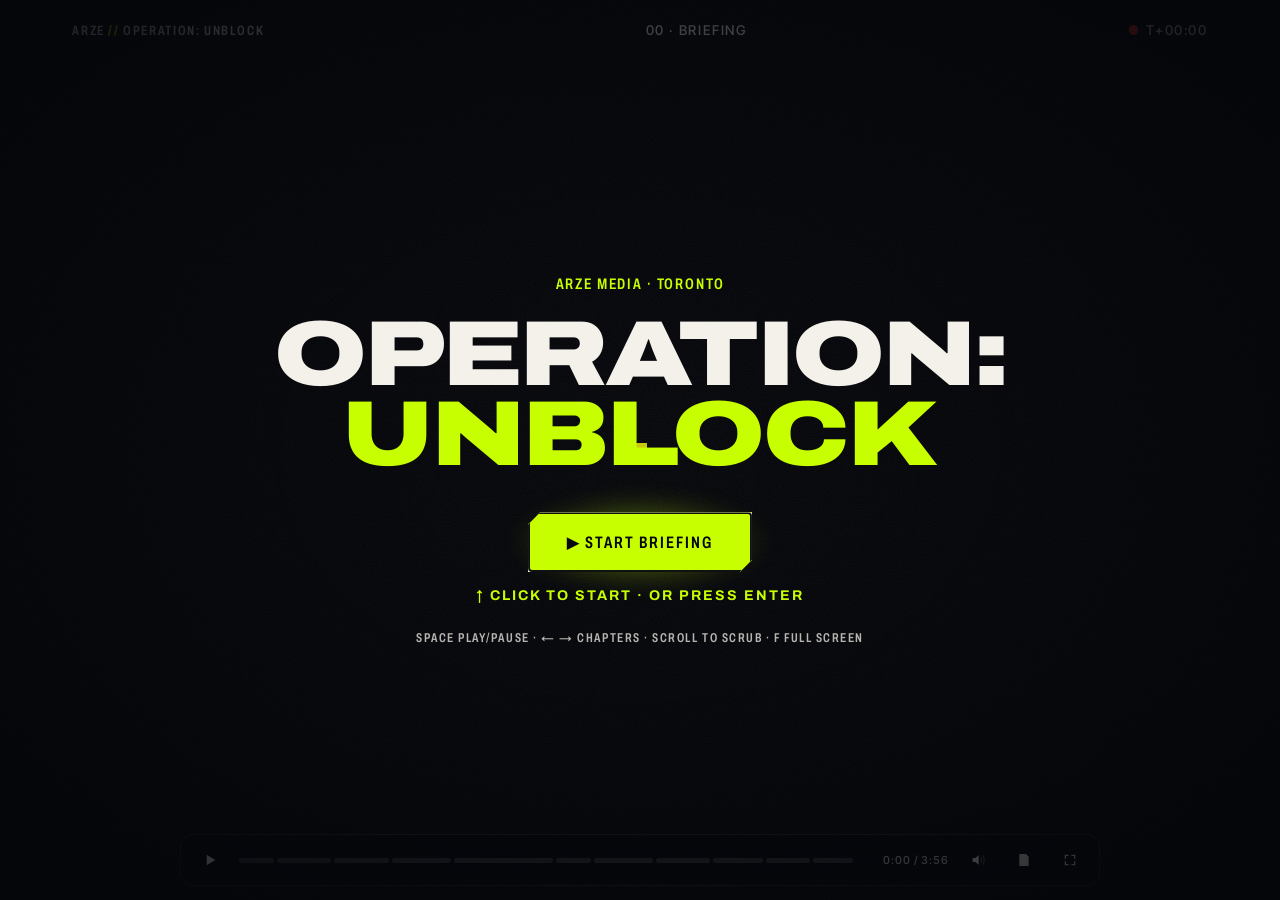
==== commit ec4a7ca2: "Layout fixes for laptop and phone sizes" ====
--- a/propuesta/operation-unblock.html
+++ b/propuesta/operation-unblock.html
@@ -70,6 +70,19 @@
 #gate h1 span{color:var(--lime)}
 #gate button{font-family:var(--mono);font-weight:800;letter-spacing:.2em;text-transform:uppercase;font-size:max(12px,calc(var(--u)*1.3));padding:1.1em 2.2em;border:2px solid var(--lime);color:var(--ink);background:var(--lime);clip-path:polygon(12px 0,100% 0,100% calc(100% - 12px),calc(100% - 12px) 100%,0 100%,0 12px);transition:transform .2s}
 #gate button:hover{transform:scale(1.04)}
+#gate .cta{position:relative;display:inline-block;margin-top:.4em;animation:ctaBeat 1.6s ease-in-out infinite}
+#gate .cta::before,#gate .cta::after{content:"";position:absolute;inset:-2px;border:2px solid var(--lime);border-radius:4px;opacity:0;animation:ctaRing 1.6s ease-out infinite;pointer-events:none}
+#gate .cta::after{animation-delay:.8s}
+#gate #start{position:relative;overflow:hidden;box-shadow:0 0 0 rgba(200,255,0,0)}
+#gate #start::after{content:"";position:absolute;top:0;bottom:0;left:-60%;width:40%;background:linear-gradient(100deg,transparent,rgba(255,255,255,.75),transparent);transform:skewX(-20deg);animation:ctaShine 2.4s ease-in-out infinite}
+#gate .cta-glow{position:absolute;inset:-18px;border-radius:20px;background:radial-gradient(closest-side,rgba(200,255,0,.45),transparent);filter:blur(10px);z-index:-1;animation:ctaGlow 1.6s ease-in-out infinite}
+#gate .cta-hint{display:block;margin-top:1.1em;font-family:var(--disp);font-weight:700;font-size:max(12px,calc(var(--u)*1.1));letter-spacing:.14em;text-transform:uppercase;color:var(--lime);animation:ctaHint 1.6s ease-in-out infinite}
+@keyframes ctaBeat{0%,100%{transform:scale(1)}50%{transform:scale(1.08)}}
+@keyframes ctaRing{0%{opacity:.9;transform:scale(1)}100%{opacity:0;transform:scale(1.35,1.9)}}
+@keyframes ctaShine{0%,55%{left:-60%}100%{left:130%}}
+@keyframes ctaGlow{0%,100%{opacity:.5}50%{opacity:1}}
+@keyframes ctaHint{0%,100%{opacity:.55;transform:translateY(0)}50%{opacity:1;transform:translateY(3px)}}
+@media (prefers-reduced-motion:reduce){#gate .cta,#gate .cta::before,#gate .cta::after,#gate #start::after,#gate .cta-glow,#gate .cta-hint{animation:none}}
 #gate p{font-family:var(--mono);font-size:max(12px,calc(var(--u)*1));color:var(--dim);letter-spacing:.14em;margin-top:2.2em;text-transform:uppercase}
 #gate.gone{opacity:0;visibility:hidden;transition:opacity .8s,visibility .8s}
 
@@ -104,7 +117,7 @@
 #s0 .log div{opacity:0}
 #s0 .log b{color:var(--acc);font-weight:600}
 #s0 .head{font-size:calc(var(--u)*7.6);max-width:none;white-space:nowrap}
-#s0 .sub{position:absolute;right:calc(16px + var(--u)*5);bottom:calc(var(--u)*13.4);text-align:right;font-size:max(12px,calc(var(--u)*1.1));color:var(--dim);line-height:2;opacity:0}
+#s0 .sub{position:absolute;right:calc(16px + var(--u)*5);top:calc(var(--u)*9);text-align:right;font-size:max(12px,calc(var(--u)*1.1));color:var(--dim);line-height:2;opacity:0}
 
 /* ---------- S1 map ---------- */
 #s1 .persp{position:absolute;inset:0;perspective:1400px;perspective-origin:50% 40%}
@@ -224,8 +237,13 @@
 #s5 .flow div{opacity:0}
 
 /* ---------- S6 math ---------- */
-#s6 .grid{position:absolute;left:calc(16px + var(--u)*5);top:calc(var(--u)*9);width:min(50vw,calc(var(--u)*66));display:grid;grid-template-columns:repeat(10,1fr);gap:calc(var(--u)*.6)}
-#s6 .t{aspect-ratio:4/5;border-radius:4px;background:#ccc center/cover;opacity:0;box-shadow:0 6px 14px rgba(0,0,0,.18)}
+#s6 .grid{position:absolute;left:calc(16px + var(--u)*5);top:calc(var(--u)*8.4);width:min(36vw,calc(var(--u)*40));display:grid;grid-template-columns:repeat(10,1fr);gap:calc(var(--u)*.6)}
+#s6 .t{position:relative;aspect-ratio:9/12;border-radius:5px;background:linear-gradient(160deg,#1B1530,#07080D);opacity:0;box-shadow:0 6px 14px rgba(7,8,13,.18);display:grid;place-items:center;overflow:hidden}
+#s6 .t:nth-child(3n+1){background:linear-gradient(160deg,#2A1F5C,#0E0B1E)}
+#s6 .t:nth-child(5n+2){background:linear-gradient(160deg,#7B5CFF,#3A2A8C)}
+#s6 .t svg{width:34%;fill:#F4F1EA;opacity:.9}
+#s6 .t b{position:absolute;left:8%;top:6%;font-family:var(--disp);font-weight:800;font-size:max(9px,calc(var(--u)*.75));color:rgba(244,241,234,.7)}
+#s6 .t em{position:absolute;right:8%;bottom:6%;font-style:normal;font-family:var(--disp);font-weight:700;font-size:max(9px,calc(var(--u)*.7));color:#C8FF00}
 #s6 .gcap{grid-column:1/-1;font-family:var(--mono);font-size:max(12px,calc(var(--u)*1));letter-spacing:.14em;color:rgba(7,8,13,.6);margin-top:.6em;opacity:0}
 #s6 .rp{position:absolute;right:calc(16px + var(--u)*5);top:calc(var(--u)*8);width:calc(var(--u)*36);display:flex;flex-direction:column;align-items:flex-end;gap:calc(var(--u)*1.4)}
 #s6 .bars{height:calc(var(--u)*22);display:flex;gap:calc(var(--u)*2.4);align-items:flex-end}
@@ -306,16 +324,16 @@
 #s8 .chip{border-color:rgba(7,8,13,.25)}
 
 /* ---------- S9 gift ---------- */
-#s9 .dev{position:absolute;left:50%;top:34%;transform:translate(-50%,-50%);display:flex;align-items:flex-end;gap:calc(var(--u)*3);perspective:1800px}
-#s9 .lap{width:calc(var(--u)*46);opacity:0;transform-style:preserve-3d}
+#s9 .dev{position:absolute;left:50%;top:calc(var(--u)*8);transform:translateX(-50%);display:flex;align-items:flex-end;gap:calc(var(--u)*3);perspective:1800px}
+#s9 .lap{width:calc(var(--u)*42);opacity:0;transform-style:preserve-3d}
 #s9 .lap .scr{position:relative;aspect-ratio:16/10;background:#000;border:calc(var(--u)*.9) solid #111;border-radius:calc(var(--u)*1.2) calc(var(--u)*1.2) 0 0;overflow:hidden;box-shadow:0 40px 80px rgba(60,0,30,.45)}
 #s9 .lap .base{height:calc(var(--u)*1.4);background:linear-gradient(#d9d9de,#9a9aa3);border-radius:0 0 calc(var(--u)*1.6) calc(var(--u)*1.6);margin:0 calc(var(--u)*-4)}
-#s9 .ph{width:calc(var(--u)*14);aspect-ratio:9/19.5;border-radius:calc(var(--u)*2.6);border:calc(var(--u)*.7) solid #111;background:#000;overflow:hidden;position:relative;opacity:0;box-shadow:0 40px 80px rgba(60,0,30,.45)}
+#s9 .ph{width:calc(var(--u)*12);aspect-ratio:9/19.5;border-radius:calc(var(--u)*2.6);border:calc(var(--u)*.7) solid #111;background:#000;overflow:hidden;position:relative;opacity:0;box-shadow:0 40px 80px rgba(60,0,30,.45)}
 #s9 iframe{position:absolute;left:0;top:0;border:0;transform-origin:0 0;background:#16110F;pointer-events:none}
-#s9 .head{color:var(--paper);font-size:calc(var(--u)*4.6);bottom:calc(var(--u)*12.4)}
+#s9 .head{color:var(--paper);font-size:calc(var(--u)*4.2);bottom:calc(var(--u)*12.4);max-width:none;white-space:nowrap}
 #s9 .head em{color:var(--lime)}
 #s9 .chip{border-color:rgba(255,255,255,.35);background:rgba(120,0,60,.35)}
-#s9 .live{position:absolute;right:calc(16px + var(--u)*5);bottom:calc(var(--u)*13.5);font-family:var(--mono);font-size:max(12px,calc(var(--u)*1));letter-spacing:.14em;color:var(--paper);opacity:0;text-align:right;line-height:1.9}
+#s9 .live{display:none;position:absolute;right:calc(16px + var(--u)*5);bottom:calc(var(--u)*21);font-family:var(--mono);font-size:max(12px,calc(var(--u)*1));letter-spacing:.14em;color:var(--paper);opacity:0;text-align:right;line-height:1.9}
 
 /* ---------- S10 mission ---------- */
 #s10 .wrap{position:absolute;left:50%;top:47%;transform:translate(-50%,-50%);text-align:center;width:min(1100px,calc(100vw - 32px))}
@@ -341,12 +359,15 @@
   .chip--head{left:20px;bottom:calc(var(--u)*12)}
   .hud__top{font-size:9px}
   .hud__top .hud__ch{display:none}
-  #s0 .sub{left:20px;right:auto;text-align:left;bottom:calc(var(--u)*31)}
+  #s0 .sub{left:20px;right:auto;text-align:left;top:auto;bottom:calc(var(--u)*31)}
   #s2 .load{left:20px;right:auto;top:calc(var(--u)*12);width:calc(100vw - 40px)}
   #s2 .orb{top:50%}
   #s2 .warn{top:calc(var(--u)*30)}
   #s3 .day{right:20px;top:calc(var(--u)*10)}
-  #s4 .grid{grid-template-columns:1fr;left:20px;right:20px;top:calc(var(--u)*9);gap:calc(var(--u)*2)}
+  #s4 .rail{left:20px;right:20px;top:calc(var(--u)*7.5)}
+  #s4 .rail .st span{display:none}
+  #s4 .rail .st b{font-size:16px}
+  #s4 .grid{grid-template-columns:1fr;left:20px;right:20px;top:calc(var(--u)*14);gap:calc(var(--u)*2)}
   #s4 .phones{justify-content:center}
   #s4 .ph9{width:calc((100vw - 64px)/3)}
   #s4 .head{font-size:calc(var(--u)*5.6)}
@@ -375,7 +396,7 @@
   #time{display:none}
   #chip7{top:calc(var(--u)*30)!important}
   #s7 .head{left:20px;right:20px;text-align:left;max-width:none}
-  #s9 .dev{flex-direction:column;align-items:center;gap:16px;top:40%}
+  #s9 .dev{flex-direction:column;align-items:center;gap:16px;top:calc(var(--u)*16)}
   #s9 .lap{width:calc(100vw - 60px)}
   #s9 .ph{display:none}
   #s9 .live{display:none}
@@ -383,6 +404,10 @@
   #s10 h2{font-size:11vw}
   #s10 .cd b{font-size:calc(var(--u)*7.4)}
   #s10 .det{font-size:calc(var(--u)*2.4)}
+}
+@media (orientation:landscape) and (max-height:640px){
+  #s8 .row{transform:translate(-50%,-50%) scale(.84);top:53%}
+  #s10 .sign{display:none}
 }
 @media (prefers-reduced-motion:reduce){.fx--grain{animation:none}}
 
@@ -500,8 +525,8 @@
       </div>
       <div>
         <div class="phones">
-          <div class="ph9" style="background-image:url(media/lime.webp)"><i class="ok9">✓</i><i class="veil"><b class="film" style="animation-delay:-0.0s"><i style="background-image:url(media/tacoplate.webp)"></i><i style="background-image:url(media/plating.webp)"></i><i style="background-image:url(media/flames.webp)"></i><i style="background-image:url(media/pizza.webp)"></i><i style="background-image:url(media/market.webp)"></i><i style="background-image:url(media/tacoplate.webp)"></i><i style="background-image:url(media/plating.webp)"></i><i style="background-image:url(media/flames.webp)"></i><i style="background-image:url(media/pizza.webp)"></i><i style="background-image:url(media/market.webp)"></i></b><i class="vscan"></i><span>Reel 01<br>building cut…</span></i><video muted playsinline loop preload="auto" data-src="media/lime.mp4" poster="media/lime.webp"></video><span class="rl">Reel 01 · 0:12</span><div class="cap" data-t="Fresh lime on every single taco."></div></div>
-          <div class="ph9" style="background-image:url(media/salsa.webp)"><i class="ok9">✓</i><i class="veil"><b class="film" style="animation-delay:-2.3s"><i style="background-image:url(media/crowd.webp)"></i><i style="background-image:url(media/salsa.webp)"></i><i style="background-image:url(media/kitchen.webp)"></i><i style="background-image:url(media/burger.webp)"></i><i style="background-image:url(media/coffee.webp)"></i><i style="background-image:url(media/crowd.webp)"></i><i style="background-image:url(media/salsa.webp)"></i><i style="background-image:url(media/kitchen.webp)"></i><i style="background-image:url(media/burger.webp)"></i><i style="background-image:url(media/coffee.webp)"></i></b><i class="vscan"></i><span>Reel 02<br>building cut…</span></i><video muted playsinline loop preload="auto" data-src="media/salsa.mp4" poster="media/salsa.webp"></video><span class="rl">Reel 02 · 0:09</span><div class="cap" data-t="The pour people replay."></div></div>
+          <div class="ph9" style="background-image:url(media/fudge.webp)"><i class="ok9">✓</i><i class="veil"><b class="film" style="animation-delay:-0.0s"><i style="background-image:url(media/tacoplate.webp)"></i><i style="background-image:url(media/plating.webp)"></i><i style="background-image:url(media/flames.webp)"></i><i style="background-image:url(media/pizza.webp)"></i><i style="background-image:url(media/market.webp)"></i><i style="background-image:url(media/tacoplate.webp)"></i><i style="background-image:url(media/plating.webp)"></i><i style="background-image:url(media/flames.webp)"></i><i style="background-image:url(media/pizza.webp)"></i><i style="background-image:url(media/market.webp)"></i></b><i class="vscan"></i><span>Reel 01<br>building cut…</span></i><video muted playsinline loop preload="auto" data-src="media/fudge.mp4" poster="media/fudge.webp"></video><span class="rl">Reel 01 · 0:12</span><div class="cap" data-t="The pour people replay."></div></div>
+          <div class="ph9" style="background-image:url(media/martini.webp)"><i class="ok9">✓</i><i class="veil"><b class="film" style="animation-delay:-2.3s"><i style="background-image:url(media/crowd.webp)"></i><i style="background-image:url(media/salsa.webp)"></i><i style="background-image:url(media/kitchen.webp)"></i><i style="background-image:url(media/burger.webp)"></i><i style="background-image:url(media/coffee.webp)"></i><i style="background-image:url(media/crowd.webp)"></i><i style="background-image:url(media/salsa.webp)"></i><i style="background-image:url(media/kitchen.webp)"></i><i style="background-image:url(media/burger.webp)"></i><i style="background-image:url(media/coffee.webp)"></i></b><i class="vscan"></i><span>Reel 02<br>building cut…</span></i><video muted playsinline loop preload="auto" data-src="media/martini.mp4" poster="media/martini.webp"></video><span class="rl">Reel 02 · 0:09</span><div class="cap" data-t="Friday starts at the bar."></div></div>
           <span class="stamp" id="stamp">✓ Ready to post<br><small>You approve once</small></span>
           <div class="ph9" style="background-image:url(media/dip.webp)"><i class="ok9">✓</i><i class="veil"><b class="film" style="animation-delay:-4.6s"><i style="background-image:url(media/dip.webp)"></i><i style="background-image:url(media/pastries.webp)"></i><i style="background-image:url(media/cocktail.webp)"></i><i style="background-image:url(media/latte.webp)"></i><i style="background-image:url(media/lime.webp)"></i><i style="background-image:url(media/dip.webp)"></i><i style="background-image:url(media/pastries.webp)"></i><i style="background-image:url(media/cocktail.webp)"></i><i style="background-image:url(media/latte.webp)"></i><i style="background-image:url(media/lime.webp)"></i></b><i class="vscan"></i><span>Reel 03<br>building cut…</span></i><video muted playsinline loop preload="auto" data-src="media/dip.mp4" poster="media/dip.webp"></video><span class="rl">Reel 03 · 0:15</span><div class="cap" data-t="Dip it. Every time."></div></div>
         </div>
@@ -604,7 +629,7 @@
       <div class="lap" id="lap"><div class="scr" id="lapScr" style="background:#16110F url(img/site-desktop.jpg) top/cover"><iframe title="Arze Media website preview (desktop)" tabindex="-1" data-src="../sitio/index.html" width="1440" height="900"></iframe></div><div class="base"></div></div>
       <div class="ph" id="phn"><img src="img/site-mobile.jpg" alt="Arze Media website on a phone" style="width:100%;display:block"></div>
     </div>
-    <p class="live" id="live">Real working site · not online yet<br>Packages · simulator · contact</p>
+    <p class="live" id="live">Real working site · live now<br>Packages · simulator · contact</p>
     <h2 class="mega head"><span class="line"><span>Your site. Already built.</span></span><span class="line"><span><em>Yours.</em></span></span></h2>
     <span class="chip data chip--head"><i></i>Free · yours to keep · prices to confirm</span>
   </section>
@@ -628,7 +653,8 @@
   <div>
     <p class="k">Arze Media · Toronto</p>
     <h1 class="mega">Operation:<br><span>Unblock</span></h1>
-    <button id="start" type="button">▶ Start briefing</button>
+    <span class="cta"><i class="cta-glow"></i><button id="start" type="button">▶ Start briefing</button></span>
+    <span class="cta-hint">↑ Click to start · or press Enter</span>
     <p>Space play/pause · ← → chapters · scroll to scrub · F full screen</p>
   </div>
 </div>
@@ -848,7 +874,8 @@
 const days = $$(".d", cal);
 
 const tiles = $("#tiles");
-for (let i = 0; i < 40; i++) tiles.insertBefore(Object.assign(document.createElement("i"), { className: "t", style: `background-image:url(${POSTERS[(i * 7) % POSTERS.length]})` }), $("#gcap"));
+const DUR = [12, 9, 15, 11, 14, 8, 13, 10];
+for (let i = 0; i < 40; i++) { const t = document.createElement("i"); t.className = "t"; t.innerHTML = `<svg viewBox="0 0 24 24"><path d="M8 5l11 7-11 7z"/></svg><b>${String(i + 1).padStart(2, "0")}</b><em>0:${String(DUR[i % 8]).padStart(2, "0")}</em>`; tiles.insertBefore(t, $("#gcap")); }
 $("#vault").innerHTML = Array.from({ length: 8 }, (_, i) => `<i style="background-image:url(${POSTERS[(i * 4 + 2) % POSTERS.length]})"></i>`).join("");
 
 /* funnel cards */
@@ -1258,7 +1285,10 @@
 tagType();
 root.dataset.font = "c";
 enter(0); sync(); requestAnimationFrame(loop);
-$("#start").addEventListener("click", () => { $("#gate").classList.add("gone"); play(); wake(); });
+const begin = () => { if ($("#gate").classList.contains("gone")) return; $("#gate").classList.add("gone"); play(); wake(); };
+$("#start").addEventListener("click", begin);
+addEventListener("keydown", (e) => { if (!$("#gate").classList.contains("gone") && (e.key === "Enter" || e.key === " ")) { e.preventDefault(); begin(); } });
+setTimeout(() => $("#start").focus({ preventScroll: true }), 300);
 const jump = /#t=([\d.]+)/.exec(location.hash); if (jump) { $("#gate").classList.add("gone"); seek(+jump[1], false); }
 const scaleFrames = () => { $("#lapScr iframe").style.transform = `scale(${$("#lapScr").clientWidth / 1440})`; };
 scaleFrames(); addEventListener("resize", scaleFrames);
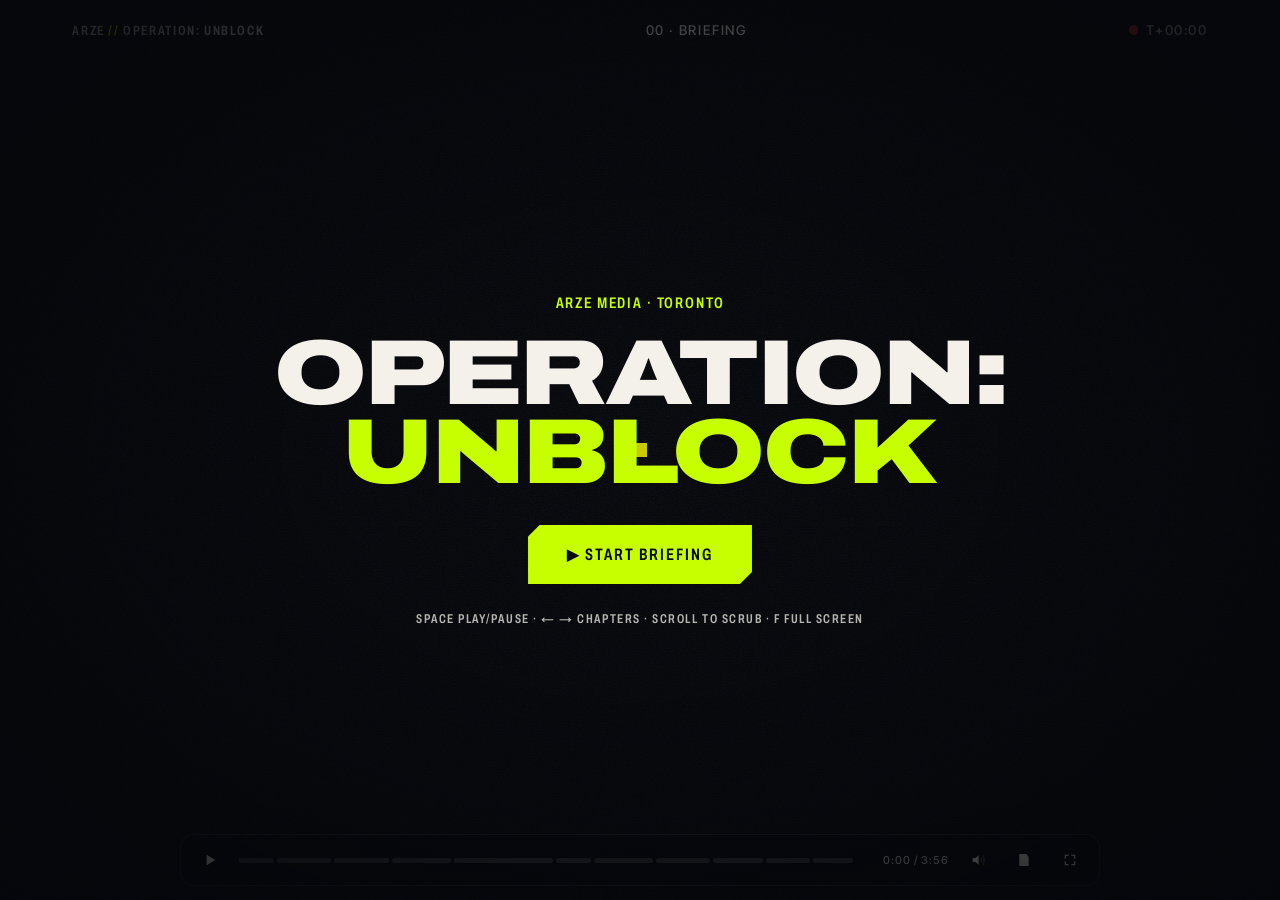
==== commit d2b1d5b4: "Update site status line" ====
--- a/propuesta/operation-unblock.html
+++ b/propuesta/operation-unblock.html
@@ -70,19 +70,6 @@
 #gate h1 span{color:var(--lime)}
 #gate button{font-family:var(--mono);font-weight:800;letter-spacing:.2em;text-transform:uppercase;font-size:max(12px,calc(var(--u)*1.3));padding:1.1em 2.2em;border:2px solid var(--lime);color:var(--ink);background:var(--lime);clip-path:polygon(12px 0,100% 0,100% calc(100% - 12px),calc(100% - 12px) 100%,0 100%,0 12px);transition:transform .2s}
 #gate button:hover{transform:scale(1.04)}
-#gate .cta{position:relative;display:inline-block;margin-top:.4em;animation:ctaBeat 1.6s ease-in-out infinite}
-#gate .cta::before,#gate .cta::after{content:"";position:absolute;inset:-2px;border:2px solid var(--lime);border-radius:4px;opacity:0;animation:ctaRing 1.6s ease-out infinite;pointer-events:none}
-#gate .cta::after{animation-delay:.8s}
-#gate #start{position:relative;overflow:hidden;box-shadow:0 0 0 rgba(200,255,0,0)}
-#gate #start::after{content:"";position:absolute;top:0;bottom:0;left:-60%;width:40%;background:linear-gradient(100deg,transparent,rgba(255,255,255,.75),transparent);transform:skewX(-20deg);animation:ctaShine 2.4s ease-in-out infinite}
-#gate .cta-glow{position:absolute;inset:-18px;border-radius:20px;background:radial-gradient(closest-side,rgba(200,255,0,.45),transparent);filter:blur(10px);z-index:-1;animation:ctaGlow 1.6s ease-in-out infinite}
-#gate .cta-hint{display:block;margin-top:1.1em;font-family:var(--disp);font-weight:700;font-size:max(12px,calc(var(--u)*1.1));letter-spacing:.14em;text-transform:uppercase;color:var(--lime);animation:ctaHint 1.6s ease-in-out infinite}
-@keyframes ctaBeat{0%,100%{transform:scale(1)}50%{transform:scale(1.08)}}
-@keyframes ctaRing{0%{opacity:.9;transform:scale(1)}100%{opacity:0;transform:scale(1.35,1.9)}}
-@keyframes ctaShine{0%,55%{left:-60%}100%{left:130%}}
-@keyframes ctaGlow{0%,100%{opacity:.5}50%{opacity:1}}
-@keyframes ctaHint{0%,100%{opacity:.55;transform:translateY(0)}50%{opacity:1;transform:translateY(3px)}}
-@media (prefers-reduced-motion:reduce){#gate .cta,#gate .cta::before,#gate .cta::after,#gate #start::after,#gate .cta-glow,#gate .cta-hint{animation:none}}
 #gate p{font-family:var(--mono);font-size:max(12px,calc(var(--u)*1));color:var(--dim);letter-spacing:.14em;margin-top:2.2em;text-transform:uppercase}
 #gate.gone{opacity:0;visibility:hidden;transition:opacity .8s,visibility .8s}
 
@@ -117,7 +104,7 @@
 #s0 .log div{opacity:0}
 #s0 .log b{color:var(--acc);font-weight:600}
 #s0 .head{font-size:calc(var(--u)*7.6);max-width:none;white-space:nowrap}
-#s0 .sub{position:absolute;right:calc(16px + var(--u)*5);top:calc(var(--u)*9);text-align:right;font-size:max(12px,calc(var(--u)*1.1));color:var(--dim);line-height:2;opacity:0}
+#s0 .sub{position:absolute;right:calc(16px + var(--u)*5);bottom:calc(var(--u)*13.4);text-align:right;font-size:max(12px,calc(var(--u)*1.1));color:var(--dim);line-height:2;opacity:0}
 
 /* ---------- S1 map ---------- */
 #s1 .persp{position:absolute;inset:0;perspective:1400px;perspective-origin:50% 40%}
@@ -237,13 +224,8 @@
 #s5 .flow div{opacity:0}
 
 /* ---------- S6 math ---------- */
-#s6 .grid{position:absolute;left:calc(16px + var(--u)*5);top:calc(var(--u)*8.4);width:min(36vw,calc(var(--u)*40));display:grid;grid-template-columns:repeat(10,1fr);gap:calc(var(--u)*.6)}
-#s6 .t{position:relative;aspect-ratio:9/12;border-radius:5px;background:linear-gradient(160deg,#1B1530,#07080D);opacity:0;box-shadow:0 6px 14px rgba(7,8,13,.18);display:grid;place-items:center;overflow:hidden}
-#s6 .t:nth-child(3n+1){background:linear-gradient(160deg,#2A1F5C,#0E0B1E)}
-#s6 .t:nth-child(5n+2){background:linear-gradient(160deg,#7B5CFF,#3A2A8C)}
-#s6 .t svg{width:34%;fill:#F4F1EA;opacity:.9}
-#s6 .t b{position:absolute;left:8%;top:6%;font-family:var(--disp);font-weight:800;font-size:max(9px,calc(var(--u)*.75));color:rgba(244,241,234,.7)}
-#s6 .t em{position:absolute;right:8%;bottom:6%;font-style:normal;font-family:var(--disp);font-weight:700;font-size:max(9px,calc(var(--u)*.7));color:#C8FF00}
+#s6 .grid{position:absolute;left:calc(16px + var(--u)*5);top:calc(var(--u)*9);width:min(50vw,calc(var(--u)*66));display:grid;grid-template-columns:repeat(10,1fr);gap:calc(var(--u)*.6)}
+#s6 .t{aspect-ratio:4/5;border-radius:4px;background:#ccc center/cover;opacity:0;box-shadow:0 6px 14px rgba(0,0,0,.18)}
 #s6 .gcap{grid-column:1/-1;font-family:var(--mono);font-size:max(12px,calc(var(--u)*1));letter-spacing:.14em;color:rgba(7,8,13,.6);margin-top:.6em;opacity:0}
 #s6 .rp{position:absolute;right:calc(16px + var(--u)*5);top:calc(var(--u)*8);width:calc(var(--u)*36);display:flex;flex-direction:column;align-items:flex-end;gap:calc(var(--u)*1.4)}
 #s6 .bars{height:calc(var(--u)*22);display:flex;gap:calc(var(--u)*2.4);align-items:flex-end}
@@ -324,16 +306,16 @@
 #s8 .chip{border-color:rgba(7,8,13,.25)}
 
 /* ---------- S9 gift ---------- */
-#s9 .dev{position:absolute;left:50%;top:calc(var(--u)*8);transform:translateX(-50%);display:flex;align-items:flex-end;gap:calc(var(--u)*3);perspective:1800px}
-#s9 .lap{width:calc(var(--u)*42);opacity:0;transform-style:preserve-3d}
+#s9 .dev{position:absolute;left:50%;top:34%;transform:translate(-50%,-50%);display:flex;align-items:flex-end;gap:calc(var(--u)*3);perspective:1800px}
+#s9 .lap{width:calc(var(--u)*46);opacity:0;transform-style:preserve-3d}
 #s9 .lap .scr{position:relative;aspect-ratio:16/10;background:#000;border:calc(var(--u)*.9) solid #111;border-radius:calc(var(--u)*1.2) calc(var(--u)*1.2) 0 0;overflow:hidden;box-shadow:0 40px 80px rgba(60,0,30,.45)}
 #s9 .lap .base{height:calc(var(--u)*1.4);background:linear-gradient(#d9d9de,#9a9aa3);border-radius:0 0 calc(var(--u)*1.6) calc(var(--u)*1.6);margin:0 calc(var(--u)*-4)}
-#s9 .ph{width:calc(var(--u)*12);aspect-ratio:9/19.5;border-radius:calc(var(--u)*2.6);border:calc(var(--u)*.7) solid #111;background:#000;overflow:hidden;position:relative;opacity:0;box-shadow:0 40px 80px rgba(60,0,30,.45)}
+#s9 .ph{width:calc(var(--u)*14);aspect-ratio:9/19.5;border-radius:calc(var(--u)*2.6);border:calc(var(--u)*.7) solid #111;background:#000;overflow:hidden;position:relative;opacity:0;box-shadow:0 40px 80px rgba(60,0,30,.45)}
 #s9 iframe{position:absolute;left:0;top:0;border:0;transform-origin:0 0;background:#16110F;pointer-events:none}
-#s9 .head{color:var(--paper);font-size:calc(var(--u)*4.2);bottom:calc(var(--u)*12.4);max-width:none;white-space:nowrap}
+#s9 .head{color:var(--paper);font-size:calc(var(--u)*4.6);bottom:calc(var(--u)*12.4)}
 #s9 .head em{color:var(--lime)}
 #s9 .chip{border-color:rgba(255,255,255,.35);background:rgba(120,0,60,.35)}
-#s9 .live{display:none;position:absolute;right:calc(16px + var(--u)*5);bottom:calc(var(--u)*21);font-family:var(--mono);font-size:max(12px,calc(var(--u)*1));letter-spacing:.14em;color:var(--paper);opacity:0;text-align:right;line-height:1.9}
+#s9 .live{position:absolute;right:calc(16px + var(--u)*5);bottom:calc(var(--u)*13.5);font-family:var(--mono);font-size:max(12px,calc(var(--u)*1));letter-spacing:.14em;color:var(--paper);opacity:0;text-align:right;line-height:1.9}
 
 /* ---------- S10 mission ---------- */
 #s10 .wrap{position:absolute;left:50%;top:47%;transform:translate(-50%,-50%);text-align:center;width:min(1100px,calc(100vw - 32px))}
@@ -359,15 +341,12 @@
   .chip--head{left:20px;bottom:calc(var(--u)*12)}
   .hud__top{font-size:9px}
   .hud__top .hud__ch{display:none}
-  #s0 .sub{left:20px;right:auto;text-align:left;top:auto;bottom:calc(var(--u)*31)}
+  #s0 .sub{left:20px;right:auto;text-align:left;bottom:calc(var(--u)*31)}
   #s2 .load{left:20px;right:auto;top:calc(var(--u)*12);width:calc(100vw - 40px)}
   #s2 .orb{top:50%}
   #s2 .warn{top:calc(var(--u)*30)}
   #s3 .day{right:20px;top:calc(var(--u)*10)}
-  #s4 .rail{left:20px;right:20px;top:calc(var(--u)*7.5)}
-  #s4 .rail .st span{display:none}
-  #s4 .rail .st b{font-size:16px}
-  #s4 .grid{grid-template-columns:1fr;left:20px;right:20px;top:calc(var(--u)*14);gap:calc(var(--u)*2)}
+  #s4 .grid{grid-template-columns:1fr;left:20px;right:20px;top:calc(var(--u)*9);gap:calc(var(--u)*2)}
   #s4 .phones{justify-content:center}
   #s4 .ph9{width:calc((100vw - 64px)/3)}
   #s4 .head{font-size:calc(var(--u)*5.6)}
@@ -396,7 +375,7 @@
   #time{display:none}
   #chip7{top:calc(var(--u)*30)!important}
   #s7 .head{left:20px;right:20px;text-align:left;max-width:none}
-  #s9 .dev{flex-direction:column;align-items:center;gap:16px;top:calc(var(--u)*16)}
+  #s9 .dev{flex-direction:column;align-items:center;gap:16px;top:40%}
   #s9 .lap{width:calc(100vw - 60px)}
   #s9 .ph{display:none}
   #s9 .live{display:none}
@@ -404,10 +383,6 @@
   #s10 h2{font-size:11vw}
   #s10 .cd b{font-size:calc(var(--u)*7.4)}
   #s10 .det{font-size:calc(var(--u)*2.4)}
-}
-@media (orientation:landscape) and (max-height:640px){
-  #s8 .row{transform:translate(-50%,-50%) scale(.84);top:53%}
-  #s10 .sign{display:none}
 }
 @media (prefers-reduced-motion:reduce){.fx--grain{animation:none}}
 
@@ -525,8 +500,8 @@
       </div>
       <div>
         <div class="phones">
-          <div class="ph9" style="background-image:url(media/fudge.webp)"><i class="ok9">✓</i><i class="veil"><b class="film" style="animation-delay:-0.0s"><i style="background-image:url(media/tacoplate.webp)"></i><i style="background-image:url(media/plating.webp)"></i><i style="background-image:url(media/flames.webp)"></i><i style="background-image:url(media/pizza.webp)"></i><i style="background-image:url(media/market.webp)"></i><i style="background-image:url(media/tacoplate.webp)"></i><i style="background-image:url(media/plating.webp)"></i><i style="background-image:url(media/flames.webp)"></i><i style="background-image:url(media/pizza.webp)"></i><i style="background-image:url(media/market.webp)"></i></b><i class="vscan"></i><span>Reel 01<br>building cut…</span></i><video muted playsinline loop preload="auto" data-src="media/fudge.mp4" poster="media/fudge.webp"></video><span class="rl">Reel 01 · 0:12</span><div class="cap" data-t="The pour people replay."></div></div>
-          <div class="ph9" style="background-image:url(media/martini.webp)"><i class="ok9">✓</i><i class="veil"><b class="film" style="animation-delay:-2.3s"><i style="background-image:url(media/crowd.webp)"></i><i style="background-image:url(media/salsa.webp)"></i><i style="background-image:url(media/kitchen.webp)"></i><i style="background-image:url(media/burger.webp)"></i><i style="background-image:url(media/coffee.webp)"></i><i style="background-image:url(media/crowd.webp)"></i><i style="background-image:url(media/salsa.webp)"></i><i style="background-image:url(media/kitchen.webp)"></i><i style="background-image:url(media/burger.webp)"></i><i style="background-image:url(media/coffee.webp)"></i></b><i class="vscan"></i><span>Reel 02<br>building cut…</span></i><video muted playsinline loop preload="auto" data-src="media/martini.mp4" poster="media/martini.webp"></video><span class="rl">Reel 02 · 0:09</span><div class="cap" data-t="Friday starts at the bar."></div></div>
+          <div class="ph9" style="background-image:url(media/lime.webp)"><i class="ok9">✓</i><i class="veil"><b class="film" style="animation-delay:-0.0s"><i style="background-image:url(media/tacoplate.webp)"></i><i style="background-image:url(media/plating.webp)"></i><i style="background-image:url(media/flames.webp)"></i><i style="background-image:url(media/pizza.webp)"></i><i style="background-image:url(media/market.webp)"></i><i style="background-image:url(media/tacoplate.webp)"></i><i style="background-image:url(media/plating.webp)"></i><i style="background-image:url(media/flames.webp)"></i><i style="background-image:url(media/pizza.webp)"></i><i style="background-image:url(media/market.webp)"></i></b><i class="vscan"></i><span>Reel 01<br>building cut…</span></i><video muted playsinline loop preload="auto" data-src="media/lime.mp4" poster="media/lime.webp"></video><span class="rl">Reel 01 · 0:12</span><div class="cap" data-t="Fresh lime on every single taco."></div></div>
+          <div class="ph9" style="background-image:url(media/salsa.webp)"><i class="ok9">✓</i><i class="veil"><b class="film" style="animation-delay:-2.3s"><i style="background-image:url(media/crowd.webp)"></i><i style="background-image:url(media/salsa.webp)"></i><i style="background-image:url(media/kitchen.webp)"></i><i style="background-image:url(media/burger.webp)"></i><i style="background-image:url(media/coffee.webp)"></i><i style="background-image:url(media/crowd.webp)"></i><i style="background-image:url(media/salsa.webp)"></i><i style="background-image:url(media/kitchen.webp)"></i><i style="background-image:url(media/burger.webp)"></i><i style="background-image:url(media/coffee.webp)"></i></b><i class="vscan"></i><span>Reel 02<br>building cut…</span></i><video muted playsinline loop preload="auto" data-src="media/salsa.mp4" poster="media/salsa.webp"></video><span class="rl">Reel 02 · 0:09</span><div class="cap" data-t="The pour people replay."></div></div>
           <span class="stamp" id="stamp">✓ Ready to post<br><small>You approve once</small></span>
           <div class="ph9" style="background-image:url(media/dip.webp)"><i class="ok9">✓</i><i class="veil"><b class="film" style="animation-delay:-4.6s"><i style="background-image:url(media/dip.webp)"></i><i style="background-image:url(media/pastries.webp)"></i><i style="background-image:url(media/cocktail.webp)"></i><i style="background-image:url(media/latte.webp)"></i><i style="background-image:url(media/lime.webp)"></i><i style="background-image:url(media/dip.webp)"></i><i style="background-image:url(media/pastries.webp)"></i><i style="background-image:url(media/cocktail.webp)"></i><i style="background-image:url(media/latte.webp)"></i><i style="background-image:url(media/lime.webp)"></i></b><i class="vscan"></i><span>Reel 03<br>building cut…</span></i><video muted playsinline loop preload="auto" data-src="media/dip.mp4" poster="media/dip.webp"></video><span class="rl">Reel 03 · 0:15</span><div class="cap" data-t="Dip it. Every time."></div></div>
         </div>
@@ -653,8 +628,7 @@
   <div>
     <p class="k">Arze Media · Toronto</p>
     <h1 class="mega">Operation:<br><span>Unblock</span></h1>
-    <span class="cta"><i class="cta-glow"></i><button id="start" type="button">▶ Start briefing</button></span>
-    <span class="cta-hint">↑ Click to start · or press Enter</span>
+    <button id="start" type="button">▶ Start briefing</button>
     <p>Space play/pause · ← → chapters · scroll to scrub · F full screen</p>
   </div>
 </div>
@@ -874,8 +848,7 @@
 const days = $$(".d", cal);
 
 const tiles = $("#tiles");
-const DUR = [12, 9, 15, 11, 14, 8, 13, 10];
-for (let i = 0; i < 40; i++) { const t = document.createElement("i"); t.className = "t"; t.innerHTML = `<svg viewBox="0 0 24 24"><path d="M8 5l11 7-11 7z"/></svg><b>${String(i + 1).padStart(2, "0")}</b><em>0:${String(DUR[i % 8]).padStart(2, "0")}</em>`; tiles.insertBefore(t, $("#gcap")); }
+for (let i = 0; i < 40; i++) tiles.insertBefore(Object.assign(document.createElement("i"), { className: "t", style: `background-image:url(${POSTERS[(i * 7) % POSTERS.length]})` }), $("#gcap"));
 $("#vault").innerHTML = Array.from({ length: 8 }, (_, i) => `<i style="background-image:url(${POSTERS[(i * 4 + 2) % POSTERS.length]})"></i>`).join("");
 
 /* funnel cards */
@@ -1285,10 +1258,7 @@
 tagType();
 root.dataset.font = "c";
 enter(0); sync(); requestAnimationFrame(loop);
-const begin = () => { if ($("#gate").classList.contains("gone")) return; $("#gate").classList.add("gone"); play(); wake(); };
-$("#start").addEventListener("click", begin);
-addEventListener("keydown", (e) => { if (!$("#gate").classList.contains("gone") && (e.key === "Enter" || e.key === " ")) { e.preventDefault(); begin(); } });
-setTimeout(() => $("#start").focus({ preventScroll: true }), 300);
+$("#start").addEventListener("click", () => { $("#gate").classList.add("gone"); play(); wake(); });
 const jump = /#t=([\d.]+)/.exec(location.hash); if (jump) { $("#gate").classList.add("gone"); seek(+jump[1], false); }
 const scaleFrames = () => { $("#lapScr iframe").style.transform = `scale(${$("#lapScr").clientWidth / 1440})`; };
 scaleFrames(); addEventListener("resize", scaleFrames);
